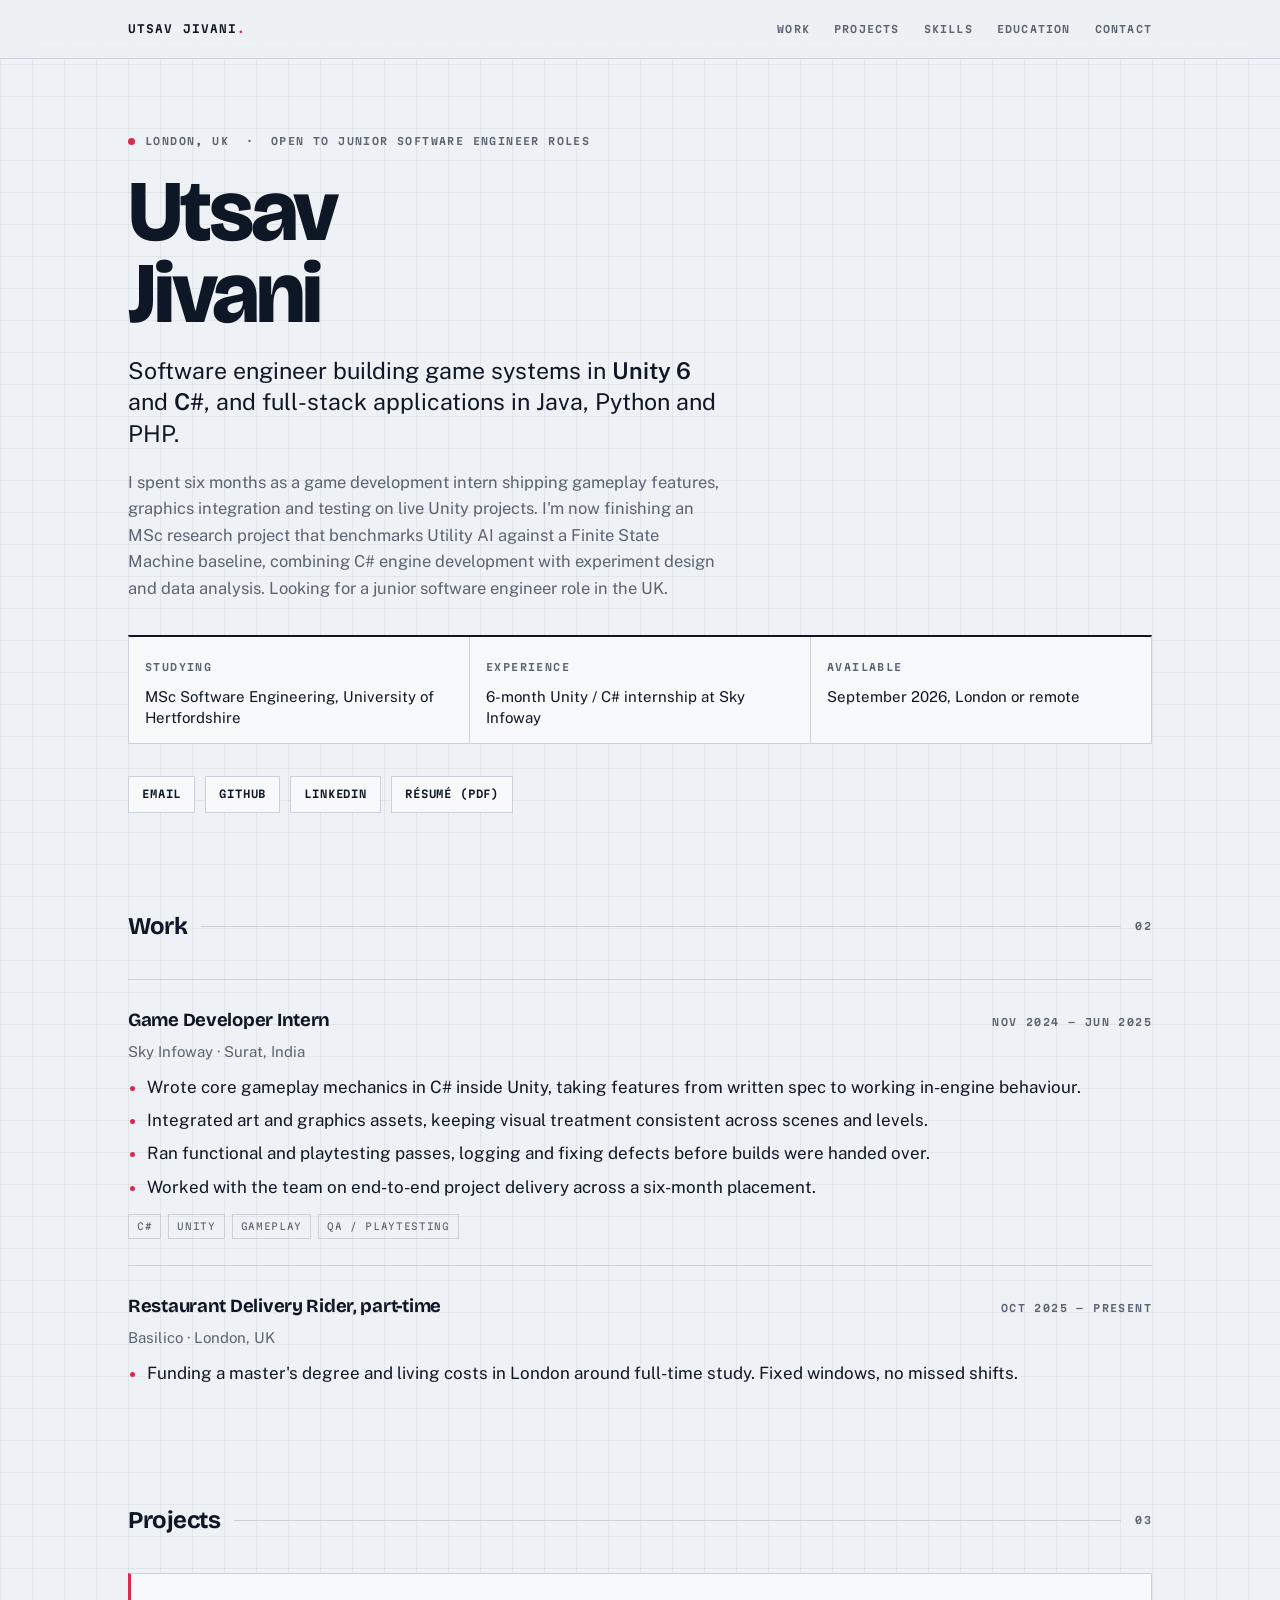
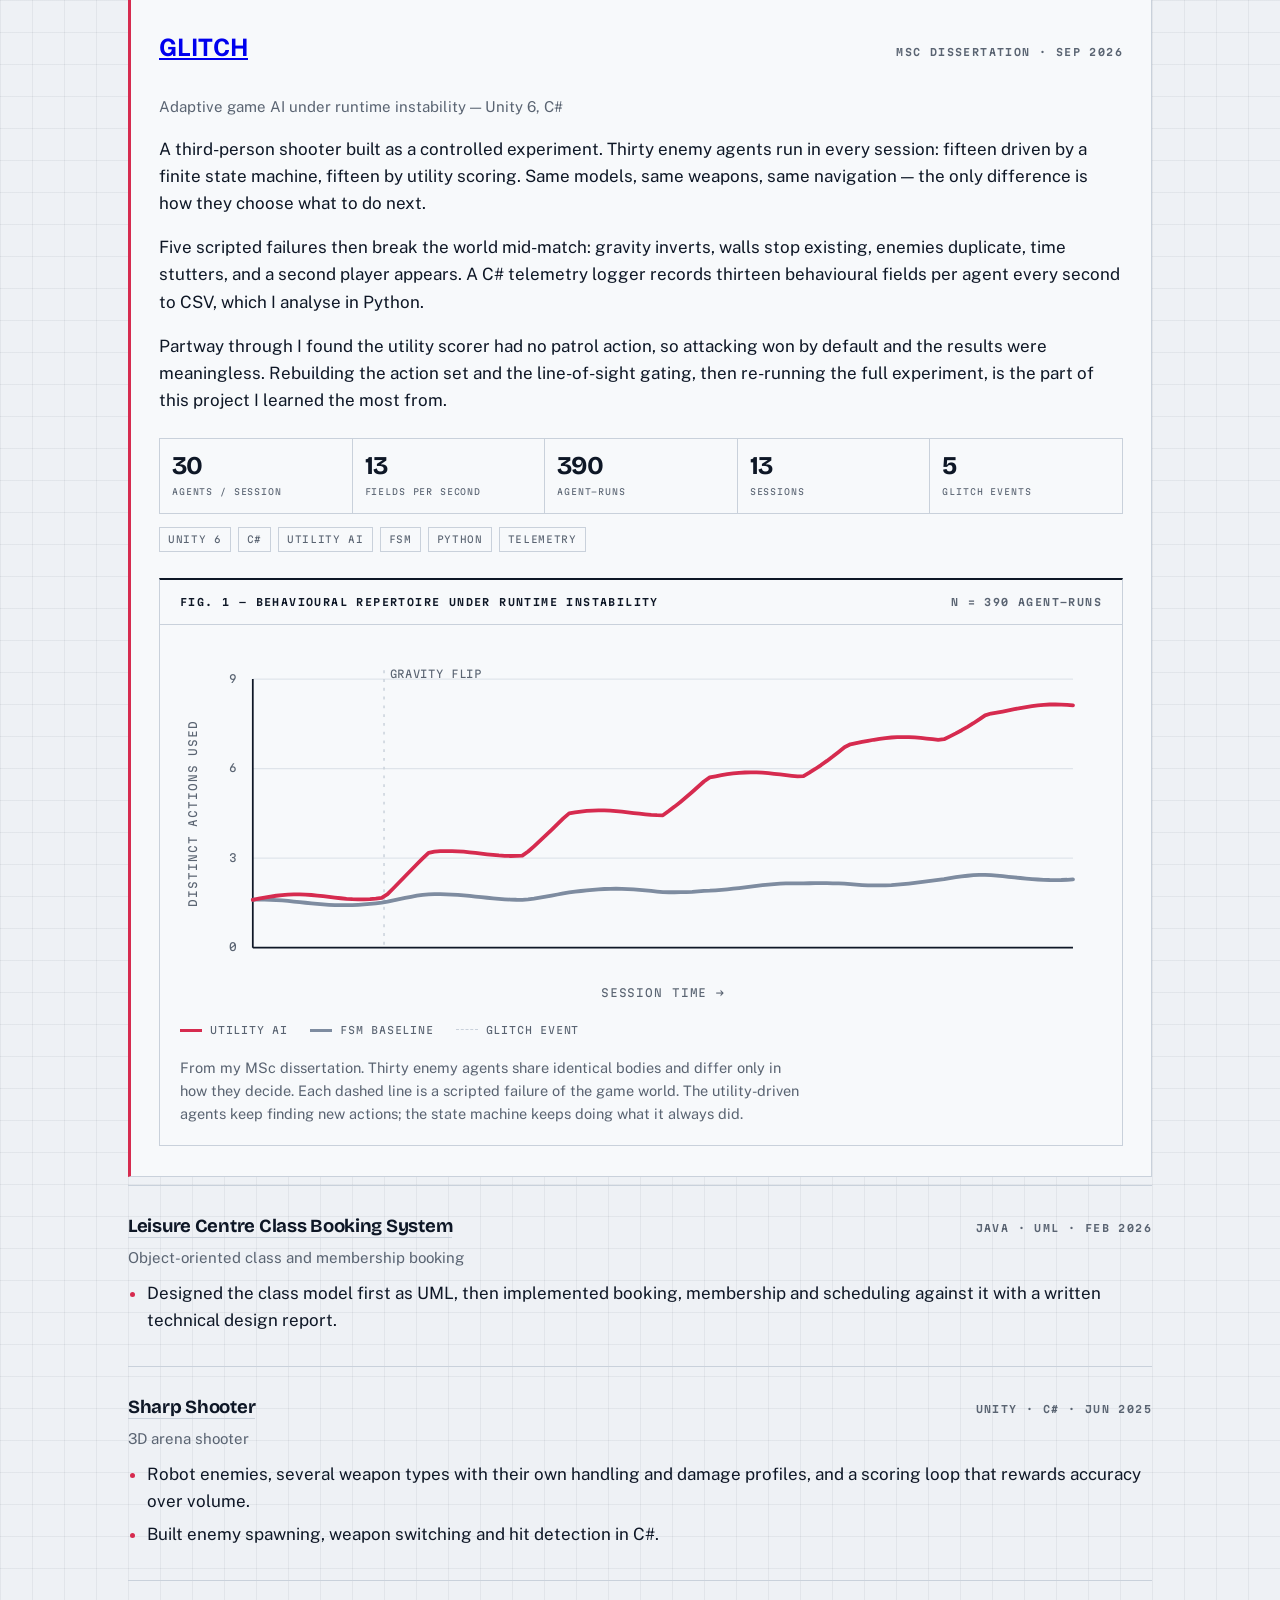
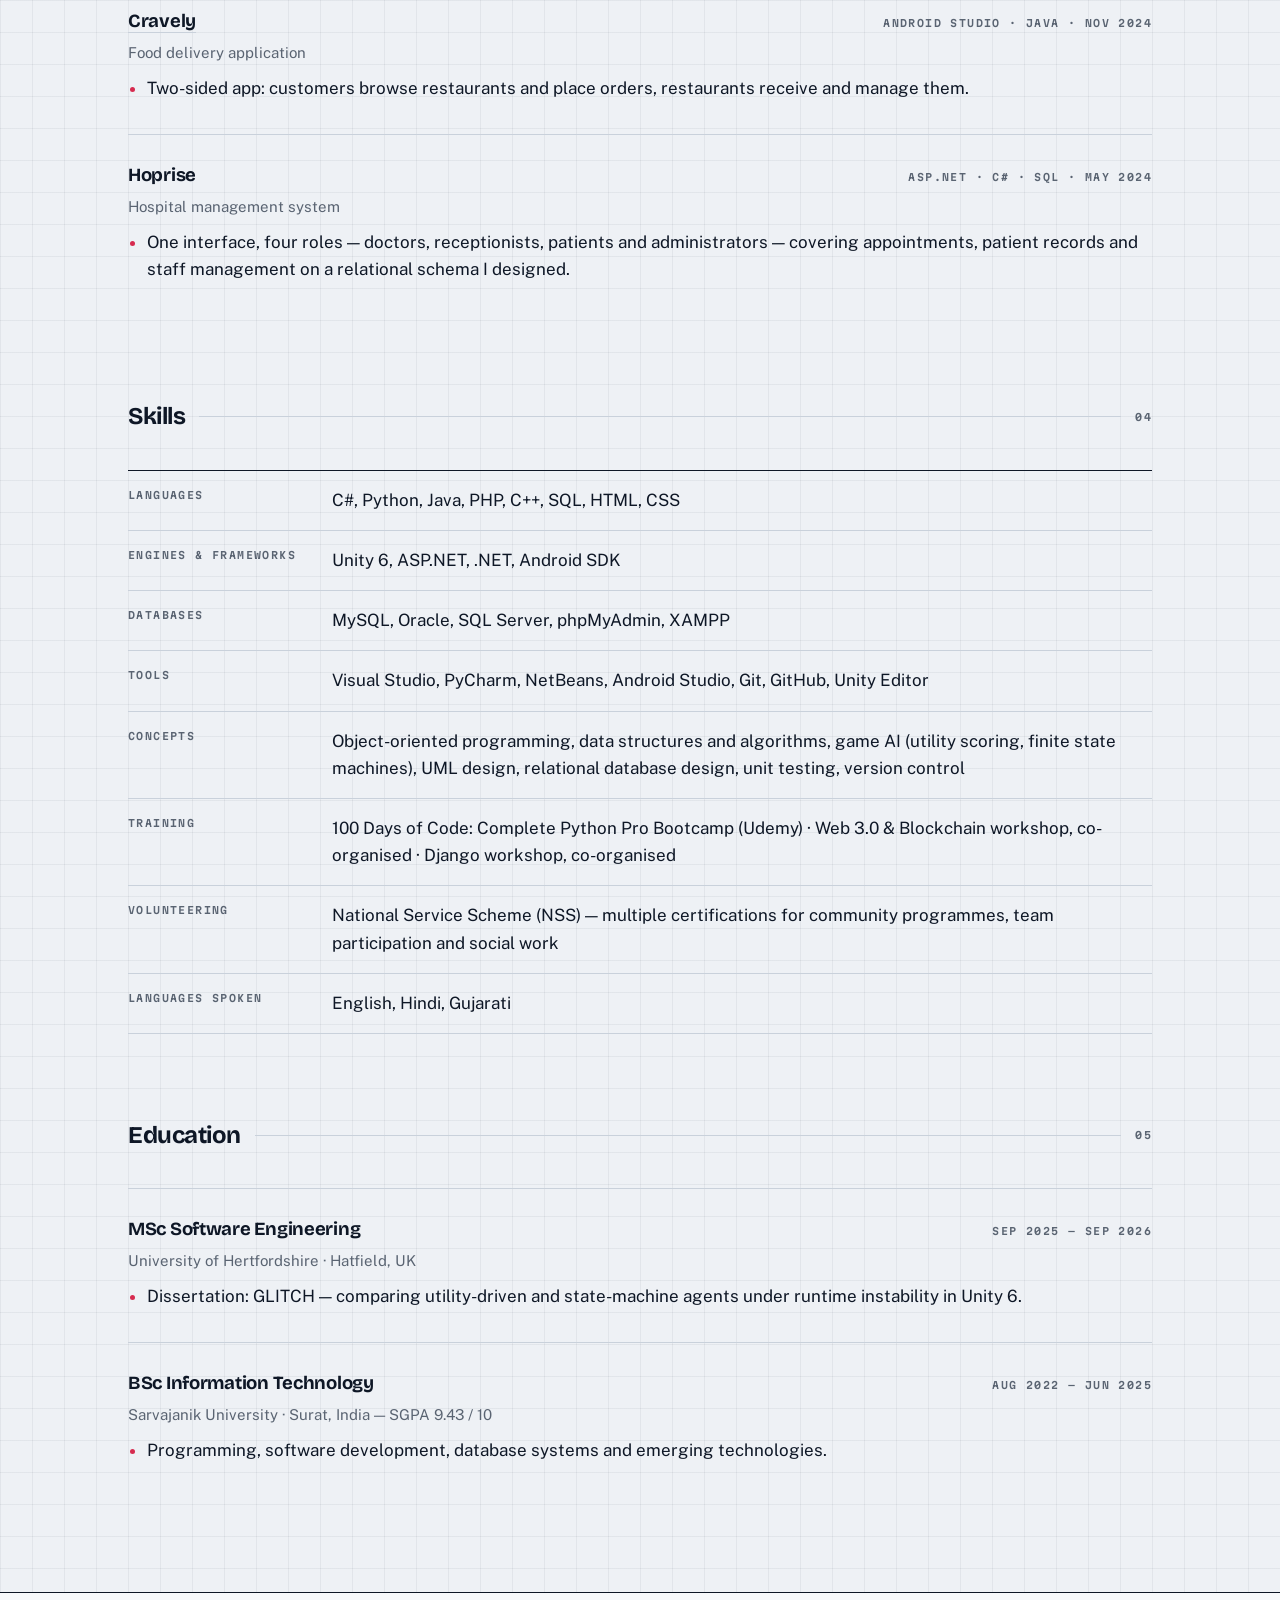
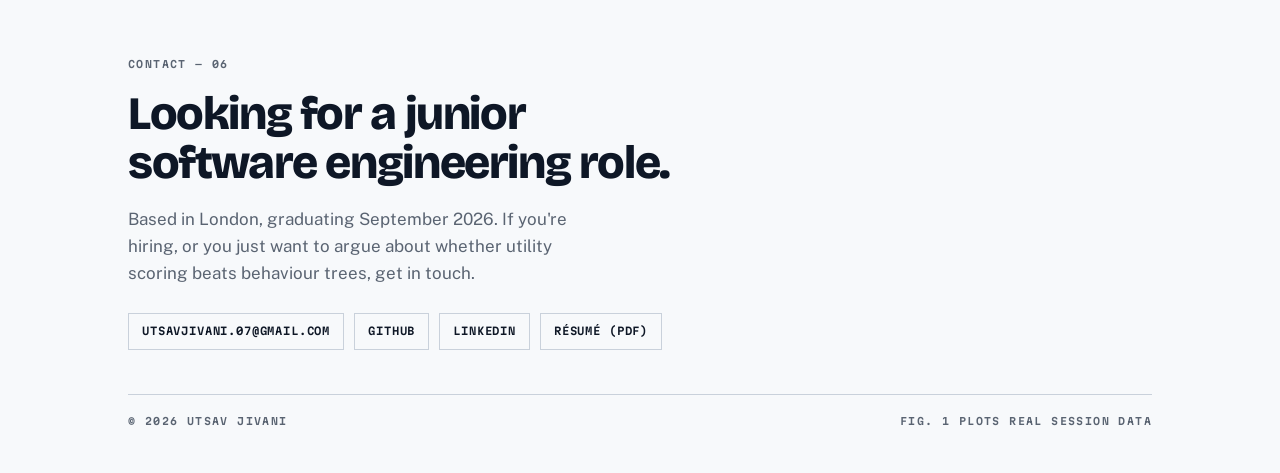
==== index.html @ 19ee49cd "Rename Index.html to index.html" ====
<!DOCTYPE html>
<html lang="en">
<head>
<meta charset="utf-8">
<meta name="viewport" content="width=device-width, initial-scale=1">
<title>Utsav Jivani — Software Engineer</title>
<meta name="description" content="Software engineer in London. Unity 6 and C# game systems, game AI research, full-stack development in Java, Python and PHP.">
<link rel="preconnect" href="https://fonts.googleapis.com">
<link rel="preconnect" href="https://fonts.gstatic.com" crossorigin>
<link href="https://fonts.googleapis.com/css2?family=Bricolage+Grotesque:opsz,wght@12..96,500;12..96,700;12..96,800&family=Public+Sans:ital,wght@0,400;0,500;0,600;1,400&family=Martian+Mono:wght@400;600&display=swap" rel="stylesheet">
<style>
:root{
  --surface:#EEF1F5;
  --panel:#F7F9FB;
  --ink:#0E1726;
  --muted:#5A6472;
  --line:#C9D1DB;
  --signal:#D62B4F;      /* Utility AI */
  --baseline:#7E8CA0;    /* FSM baseline */
  --grid:rgba(14,23,38,.055);
  --display:"Bricolage Grotesque","Segoe UI",sans-serif;
  --body:"Public Sans","Segoe UI",Helvetica,Arial,sans-serif;
  --mono:"Martian Mono",ui-monospace,"SFMono-Regular",Consolas,monospace;
  --wrap:1080px;
}
*{box-sizing:border-box}
html{scroll-behavior:smooth}
body{
  margin:0; background:var(--surface); color:var(--ink);
  font-family:var(--body); font-size:17px; line-height:1.6;
  -webkit-font-smoothing:antialiased;
  background-image:linear-gradient(var(--grid) 1px,transparent 1px),linear-gradient(90deg,var(--grid) 1px,transparent 1px);
  background-size:32px 32px;
}
.wrap{max-width:var(--wrap);margin:0 auto;padding:0 28px}

/* ---------- utility label ---------- */
.label{
  font-family:var(--mono); font-size:10px; font-weight:600;
  letter-spacing:.14em; text-transform:uppercase; color:var(--muted);
}

/* ---------- nav ---------- */
nav{
  position:sticky; top:0; z-index:40;
  backdrop-filter:blur(10px); background:rgba(238,241,245,.82);
  border-bottom:1px solid var(--line);
}
nav .wrap{display:flex;align-items:center;justify-content:space-between;height:58px;gap:20px}
.mark{font-family:var(--mono);font-size:11px;font-weight:600;letter-spacing:.1em;text-decoration:none;color:var(--ink)}
.mark span{color:var(--signal)}
.navlinks{display:flex;gap:24px}
.navlinks a{
  font-family:var(--mono);font-size:10px;font-weight:600;letter-spacing:.12em;
  text-transform:uppercase;text-decoration:none;color:var(--muted);
  padding:4px 0;border-bottom:1.5px solid transparent;transition:color .18s,border-color .18s;
}
.navlinks a:hover,.navlinks a:focus-visible{color:var(--ink);border-color:var(--signal)}
@media(max-width:640px){.navlinks{gap:16px}.navlinks a:nth-child(4){display:none}}

/* ---------- hero ---------- */
header{padding:74px 0 12px}
.eyebrow{display:flex;align-items:center;gap:10px;margin-bottom:22px}
.eyebrow .dot{width:7px;height:7px;border-radius:50%;background:var(--signal);flex:none}
h1{
  font-family:var(--display); font-weight:800;
  font-size:clamp(2.9rem,8.4vw,5.4rem); line-height:.95;
  letter-spacing:-.035em; margin:0 0 20px;
}
.lede{font-size:clamp(1.12rem,2.4vw,1.45rem);max-width:42ch;margin:0 0 20px;color:var(--ink);line-height:1.35}
.lede b{font-weight:600}
.summary{max-width:60ch;margin:0 0 34px;color:var(--muted);font-size:16.5px}
.glance{display:grid;grid-template-columns:repeat(3,1fr);gap:1px;background:var(--line);border:1px solid var(--line);border-top:2px solid var(--ink);margin:0 0 32px}
.glance div{background:var(--panel);padding:15px 16px}
.glance p{margin:7px 0 0;font-size:15px;line-height:1.4}
@media(max-width:720px){.glance{grid-template-columns:1fr}}
.meta{display:flex;flex-wrap:wrap;gap:10px}
.meta a,.meta span{
  font-family:var(--mono);font-size:10.5px;font-weight:600;letter-spacing:.08em;
  text-transform:uppercase;text-decoration:none;color:var(--ink);
  border:1px solid var(--line);background:var(--panel);
  padding:9px 13px;transition:border-color .18s,color .18s,transform .18s;
}
.meta span{color:var(--muted)}
.meta a:hover,.meta a:focus-visible{border-color:var(--signal);color:var(--signal);transform:translateY(-1px)}

/* ---------- figure ---------- */
.figure{
  margin:26px 0 0; background:var(--panel);
  border:1px solid var(--line); border-top:2px solid var(--ink);
}
.figure-head{
  display:flex;justify-content:space-between;align-items:baseline;gap:16px;
  padding:14px 20px;border-bottom:1px solid var(--line);flex-wrap:wrap;
}
.figure-head strong{font-family:var(--mono);font-size:10px;font-weight:600;letter-spacing:.14em;text-transform:uppercase}
.figure-body{padding:22px 14px 10px}
#trace{display:block;width:100%;height:auto}
.key{display:flex;gap:22px;flex-wrap:wrap;padding:0 20px 18px}
.key i{display:inline-block;width:22px;height:2.5px;vertical-align:middle;margin-right:8px}
.key span{font-family:var(--mono);font-size:10px;letter-spacing:.08em;text-transform:uppercase;color:var(--muted)}
.caption{padding:0 20px 20px;font-size:14.5px;color:var(--muted);max-width:74ch}

.dash{stroke:var(--line);stroke-width:1;stroke-dasharray:2 4}
.axis{stroke:var(--ink);stroke-width:1.2}
.tracepath{fill:none;stroke-width:2.6;stroke-linejoin:round;stroke-linecap:round}
.evt{font-family:var(--mono);font-size:7.2px;letter-spacing:.06em;fill:var(--muted);text-transform:uppercase}
.axlab{font-family:var(--mono);font-size:7.5px;letter-spacing:.08em;fill:var(--muted);text-transform:uppercase}

/* ---------- sections ---------- */
section{padding:82px 0 0}
.shead{display:flex;align-items:center;gap:14px;margin-bottom:34px}
.shead h2{font-family:var(--display);font-weight:700;font-size:1.5rem;letter-spacing:-.02em;margin:0;white-space:nowrap}
.shead .rule{flex:1;height:1px;background:var(--line)}

/* ---------- entries ---------- */
.entry{padding:26px 0;border-top:1px solid var(--line)}
.entry:first-of-type{border-top:1.5px solid var(--ink)}
.entry-head{display:flex;justify-content:space-between;gap:18px;align-items:baseline;flex-wrap:wrap;margin-bottom:4px}
.entry h3{font-family:var(--display);font-weight:700;font-size:1.16rem;letter-spacing:-.015em;margin:0}
.entry h3 a{color:inherit;text-decoration:none;border-bottom:1.5px solid var(--line);transition:border-color .18s}
.entry h3 a:hover,.entry h3 a:focus-visible{border-color:var(--signal)}
.role{color:var(--muted);font-size:15px;margin:0 0 10px}
.entry ul{margin:10px 0 0;padding-left:19px}
.entry li{margin-bottom:6px}
.entry li::marker{color:var(--signal)}
.tags{display:flex;flex-wrap:wrap;gap:7px;margin-top:13px}
.tags b{font-family:var(--mono);font-size:9.5px;font-weight:400;letter-spacing:.07em;text-transform:uppercase;color:var(--muted);border:1px solid var(--line);padding:4px 8px}

/* ---------- featured project ---------- */
.feature{background:var(--panel);border:1px solid var(--line);border-left:3px solid var(--signal);padding:30px 28px;margin-bottom:8px}
.feature h3{font-size:1.5rem}
.specs{display:grid;grid-template-columns:repeat(5,1fr);gap:1px;background:var(--line);border:1px solid var(--line);margin:24px 0 4px}
.specs div{background:var(--panel);padding:14px 12px}
.specs b{display:block;font-family:var(--display);font-weight:700;font-size:1.6rem;line-height:1;letter-spacing:-.03em}
.specs small{display:block;margin-top:6px;font-family:var(--mono);font-size:8.5px;letter-spacing:.1em;text-transform:uppercase;color:var(--muted)}
@media(max-width:720px){.specs{grid-template-columns:repeat(2,1fr)}.specs div:last-child{grid-column:1/-1}}

/* ---------- skills ---------- */
.skills{border-top:1.5px solid var(--ink)}
.srow{display:grid;grid-template-columns:180px 1fr;gap:24px;padding:16px 0;border-bottom:1px solid var(--line)}
.srow p{margin:0}
@media(max-width:640px){.srow{grid-template-columns:1fr;gap:6px}}

/* ---------- contact ---------- */
footer{margin-top:96px;border-top:1.5px solid var(--ink);background:var(--panel)}
footer .wrap{padding-top:56px;padding-bottom:44px}
footer h2{font-family:var(--display);font-weight:800;font-size:clamp(1.9rem,5vw,2.9rem);letter-spacing:-.03em;margin:14px 0 18px;line-height:1.05}
footer p{max-width:46ch;color:var(--muted);margin:0 0 26px}
.colophon{margin-top:44px;padding-top:18px;border-top:1px solid var(--line);display:flex;justify-content:space-between;gap:14px;flex-wrap:wrap}

a:focus-visible,button:focus-visible{outline:2px solid var(--signal);outline-offset:3px}
@media(prefers-reduced-motion:reduce){*{animation:none!important;transition:none!important}}
</style>
</head>
<body>

<nav>
  <div class="wrap">
    <a class="mark" href="#top">UTSAV JIVANI<span>.</span></a>
    <div class="navlinks">
      <a href="#work">Work</a>
      <a href="#projects">Projects</a>
      <a href="#skills">Skills</a>
      <a href="#education">Education</a>
      <a href="#contact">Contact</a>
    </div>
  </div>
</nav>

<header id="top">
  <div class="wrap">
    <div class="eyebrow"><span class="dot"></span><span class="label">London, UK &nbsp;·&nbsp; Open to junior software engineer roles</span></div>
    <h1>Utsav<br>Jivani</h1>
    <p class="lede">Software engineer building game systems in <b>Unity&nbsp;6</b> and <b>C#</b>, and full-stack applications in Java, Python and PHP.</p>
    <p class="summary">I spent six months as a game development intern shipping gameplay features, graphics integration and testing on live Unity projects. I'm now finishing an MSc research project that benchmarks Utility AI against a Finite State Machine baseline, combining C# engine development with experiment design and data analysis. Looking for a junior software engineer role in the UK.</p>
    <div class="glance">
      <div><span class="label">Studying</span><p>MSc Software Engineering, University of Hertfordshire</p></div>
      <div><span class="label">Experience</span><p>6-month Unity / C# internship at Sky Infoway</p></div>
      <div><span class="label">Available</span><p>September 2026, London or remote</p></div>
    </div>
    <div class="meta">
      <a href="mailto:utsavjivani.07@gmail.com">Email</a>
      <a href="https://github.com/Utsav0706" target="_blank" rel="noopener">GitHub</a>
      <a href="https://www.linkedin.com/in/utsavjivani07" target="_blank" rel="noopener">LinkedIn</a>
      <a href="Utsav_s_Resume.pdf" download="Utsav's Resume.pdf">Résumé (PDF)</a>
    </div>
  </div>
</header>

<section id="work">
  <div class="wrap">
    <div class="shead"><h2>Work</h2><div class="rule"></div><span class="label">02</span></div>

    <div class="entry">
      <div class="entry-head">
        <h3>Game Developer Intern</h3>
        <span class="label">Nov 2024 — Jun 2025</span>
      </div>
      <p class="role">Sky Infoway · Surat, India</p>
      <ul>
        <li>Wrote core gameplay mechanics in C# inside Unity, taking features from written spec to working in-engine behaviour.</li>
        <li>Integrated art and graphics assets, keeping visual treatment consistent across scenes and levels.</li>
        <li>Ran functional and playtesting passes, logging and fixing defects before builds were handed over.</li>
        <li>Worked with the team on end-to-end project delivery across a six-month placement.</li>
      </ul>
      <div class="tags"><b>C#</b><b>Unity</b><b>Gameplay</b><b>QA / Playtesting</b></div>
    </div>

    <div class="entry">
      <div class="entry-head">
        <h3>Restaurant Delivery Rider, part-time</h3>
        <span class="label">Oct 2025 — Present</span>
      </div>
      <p class="role">Basilico · London, UK</p>
      <ul>
        <li>Funding a master's degree and living costs in London around full-time study. Fixed windows, no missed shifts.</li>
      </ul>
    </div>
  </div>
</section>

<section id="projects">
  <div class="wrap">
    <div class="shead"><h2>Projects</h2><div class="rule"></div><span class="label">03</span></div>

    <div class="feature">
      <div class="entry-head">
        <h3><a href="https://github.com/Utsav0706/Glitch" target="_blank" rel="noopener">GLITCH</a></h3>
        <span class="label">MSc dissertation · Sep 2026</span>
      </div>
      <p class="role">Adaptive game AI under runtime instability — Unity 6, C#</p>
      <p>A third-person shooter built as a controlled experiment. Thirty enemy agents run in every session: fifteen driven by a finite state machine, fifteen by utility scoring. Same models, same weapons, same navigation — the only difference is how they choose what to do next.</p>
      <p>Five scripted failures then break the world mid-match: gravity inverts, walls stop existing, enemies duplicate, time stutters, and a second player appears. A C# telemetry logger records thirteen behavioural fields per agent every second to CSV, which I analyse in Python.</p>
      <p>Partway through I found the utility scorer had no patrol action, so attacking won by default and the results were meaningless. Rebuilding the action set and the line-of-sight gating, then re-running the full experiment, is the part of this project I learned the most from.</p>
      <div class="specs">
        <div><b>30</b><small>Agents / session</small></div>
        <div><b>13</b><small>Fields per second</small></div>
        <div><b>390</b><small>Agent-runs</small></div>
        <div><b>13</b><small>Sessions</small></div>
        <div><b>5</b><small>Glitch events</small></div>
      </div>
      <div class="tags"><b>Unity 6</b><b>C#</b><b>Utility AI</b><b>FSM</b><b>Python</b><b>Telemetry</b></div>

      <figure class="figure">
      <div class="figure-head">
        <strong>Fig. 1 — Behavioural repertoire under runtime instability</strong>
        <span class="label">n = 390 agent-runs</span>
      </div>
      <div class="figure-body">
        <svg id="trace" viewBox="0 0 640 250" role="img" aria-label="Line chart: Utility AI agents expand their range of distinct actions after each glitch event, while the finite state machine baseline stays flat.">
          <g id="gfx"></g>
        </svg>
      </div>
      <div class="key">
        <span><i style="background:#D62B4F"></i>Utility AI</span>
        <span><i style="background:#7E8CA0"></i>FSM baseline</span>
        <span><i style="background:transparent;border-top:1.5px dashed #C9D1DB"></i>Glitch event</span>
      </div>
      <figcaption class="caption">From my MSc dissertation. Thirty enemy agents share identical bodies and differ only in how they decide. Each dashed line is a scripted failure of the game world. The utility-driven agents keep finding new actions; the state machine keeps doing what it always did.</figcaption>
    </figure>

    </div>

    <div class="entry">
      <div class="entry-head">
        <h3><a href="https://github.com/Utsav0706/LeisureCenterClassBooking" target="_blank" rel="noopener">Leisure Centre Class Booking System</a></h3>
        <span class="label">Java · UML · Feb 2026</span>
      </div>
      <p class="role">Object-oriented class and membership booking</p>
      <ul>
        <li>Designed the class model first as UML, then implemented booking, membership and scheduling against it with a written technical design report.</li>
      </ul>
    </div>

    <div class="entry">
      <div class="entry-head">
        <h3><a href="https://github.com/Utsav0706/Sharp_Shooter" target="_blank" rel="noopener">Sharp Shooter</a></h3>
        <span class="label">Unity · C# · Jun 2025</span>
      </div>
      <p class="role">3D arena shooter</p>
      <ul>
        <li>Robot enemies, several weapon types with their own handling and damage profiles, and a scoring loop that rewards accuracy over volume.</li>
        <li>Built enemy spawning, weapon switching and hit detection in C#.</li>
      </ul>
    </div>

    <div class="entry">
      <div class="entry-head">
        <h3><a href="https://github.com/Utsav0706/Food_Order_App" target="_blank" rel="noopener">Cravely</a></h3>
        <span class="label">Android Studio · Java · Nov 2024</span>
      </div>
      <p class="role">Food delivery application</p>
      <ul>
        <li>Two-sided app: customers browse restaurants and place orders, restaurants receive and manage them.</li>
      </ul>
    </div>

    <div class="entry">
      <div class="entry-head">
        <h3>Hoprise</h3>
        <span class="label">ASP.NET · C# · SQL · May 2024</span>
      </div>
      <p class="role">Hospital management system</p>
      <ul>
        <li>One interface, four roles — doctors, receptionists, patients and administrators — covering appointments, patient records and staff management on a relational schema I designed.</li>
      </ul>
    </div>
  </div>
</section>

<section id="skills">
  <div class="wrap">
    <div class="shead"><h2>Skills</h2><div class="rule"></div><span class="label">04</span></div>
    <div class="skills">
      <div class="srow"><span class="label">Languages</span><p>C#, Python, Java, PHP, C++, SQL, HTML, CSS</p></div>
      <div class="srow"><span class="label">Engines &amp; frameworks</span><p>Unity 6, ASP.NET, .NET, Android SDK</p></div>
      <div class="srow"><span class="label">Databases</span><p>MySQL, Oracle, SQL Server, phpMyAdmin, XAMPP</p></div>
      <div class="srow"><span class="label">Tools</span><p>Visual Studio, PyCharm, NetBeans, Android Studio, Git, GitHub, Unity Editor</p></div>
      <div class="srow"><span class="label">Concepts</span><p>Object-oriented programming, data structures and algorithms, game AI (utility scoring, finite state machines), UML design, relational database design, unit testing, version control</p></div>
      <div class="srow"><span class="label">Training</span><p>100 Days of Code: Complete Python Pro Bootcamp (Udemy) · Web 3.0 &amp; Blockchain workshop, co-organised · Django workshop, co-organised</p></div>
      <div class="srow"><span class="label">Volunteering</span><p>National Service Scheme (NSS) — multiple certifications for community programmes, team participation and social work</p></div>
      <div class="srow"><span class="label">Languages spoken</span><p>English, Hindi, Gujarati</p></div>
    </div>
  </div>
</section>

<section id="education">
  <div class="wrap">
    <div class="shead"><h2>Education</h2><div class="rule"></div><span class="label">05</span></div>

    <div class="entry">
      <div class="entry-head">
        <h3>MSc Software Engineering</h3>
        <span class="label">Sep 2025 — Sep 2026</span>
      </div>
      <p class="role">University of Hertfordshire · Hatfield, UK</p>
      <ul>
        <li>Dissertation: GLITCH — comparing utility-driven and state-machine agents under runtime instability in Unity 6.</li>
      </ul>
    </div>

    <div class="entry">
      <div class="entry-head">
        <h3>BSc Information Technology</h3>
        <span class="label">Aug 2022 — Jun 2025</span>
      </div>
      <p class="role">Sarvajanik University · Surat, India — SGPA 9.43 / 10</p>
      <ul>
        <li>Programming, software development, database systems and emerging technologies.</li>
      </ul>
    </div>
  </div>
</section>

<footer id="contact">
  <div class="wrap">
    <span class="label">Contact — 06</span>
    <h2>Looking for a junior<br>software engineering role.</h2>
    <p>Based in London, graduating September 2026. If you're hiring, or you just want to argue about whether utility scoring beats behaviour trees, get in touch.</p>
    <div class="meta">
      <a href="mailto:utsavjivani.07@gmail.com">utsavjivani.07@gmail.com</a>
      <a href="https://github.com/Utsav0706" target="_blank" rel="noopener">GitHub</a>
      <a href="https://www.linkedin.com/in/utsavjivani07" target="_blank" rel="noopener">LinkedIn</a>
      <a href="Utsav_s_Resume.pdf" download="Utsav's Resume.pdf">Résumé (PDF)</a>
    </div>
    <div class="colophon">
      <span class="label">© 2026 Utsav Jivani</span>
      <span class="label">Fig. 1 plots real session data</span>
    </div>
  </div>
</footer>

<script>
(function(){
  var NS="http://www.w3.org/2000/svg";
  var g=document.getElementById("gfx");
  var L=54, R=616, T=22, B=206;           // plot box
  var reduce=window.matchMedia("(prefers-reduced-motion: reduce)").matches;

  var events=[
    {t:0.16,name:"Gravity flip"},
    {t:0.33,name:"Wall vanish"},
    {t:0.50,name:"Enemy dupe"},
    {t:0.67,name:"Time stutter"},
    {t:0.84,name:"Player dupe"}
  ];

  function el(n,a){var e=document.createElementNS(NS,n);for(var k in a)e.setAttribute(k,a[k]);return e;}
  function x(t){return L+t*(R-L);}
  function y(v){return B-(v/9)*(B-T);}   // 0..9 distinct actions

  // horizontal gridlines
  [0,3,6,9].forEach(function(v){
    g.appendChild(el("line",{x1:L,y1:y(v),x2:R,y2:y(v),stroke:"#C9D1DB","stroke-width":v===0?0:1,opacity:.5}));
    g.appendChild(el("text",{x:L-10,y:y(v)+2.6,"text-anchor":"end",class:"axlab"})).textContent=v;
  });
  g.appendChild(el("line",{x1:L,y1:B,x2:R,y2:B,class:"axis"}));
  g.appendChild(el("line",{x1:L,y1:T,x2:L,y2:B,class:"axis"}));

  var yl=el("text",{x:0,y:0,class:"axlab",transform:"translate(16,"+((T+B)/2)+") rotate(-90)","text-anchor":"middle"});
  yl.textContent="Distinct actions used"; g.appendChild(yl);
  var xl=el("text",{x:(L+R)/2,y:B+34,class:"axlab","text-anchor":"middle"});
  xl.textContent="Session time \u2192"; g.appendChild(xl);

  // event markers
  var marks=[];
  events.forEach(function(ev){
    var gx=x(ev.t);
    var ln=el("line",{x1:gx,y1:T-6,x2:gx,y2:B,class:"dash",opacity:0});
    var tx=el("text",{x:gx+4,y:T-1,class:"evt",opacity:0});
    tx.textContent=ev.name;
    g.appendChild(ln); g.appendChild(tx);
    marks.push({t:ev.t,ln:ln,tx:tx});
  });

  // series: utility steps up at each event, FSM stays flat with tiny noise
  function build(fn){
    var d="",n=140;
    for(var i=0;i<=n;i++){
      var t=i/n;
      d+=(i?" L":"M")+x(t).toFixed(2)+" "+y(fn(t)).toFixed(2);
    }
    return d;
  }
  function util(t){
    var v=1.6+t*1.1;
    events.forEach(function(ev,i){
      if(t>ev.t){ v+=(1.25-i*0.09)*Math.min(1,(t-ev.t)/0.055); }
    });
    return Math.min(8.7,v+Math.sin(t*34)*0.13);
  }
  function fsm(t){
    var v=1.5+t*0.28;
    events.forEach(function(ev){ if(t>ev.t) v+=0.12*Math.min(1,(t-ev.t)/0.05); });
    return v+Math.sin(t*29+1.4)*0.11;
  }

  var pB=el("path",{d:build(fsm),class:"tracepath",stroke:"#7E8CA0"});
  var pA=el("path",{d:build(util),class:"tracepath",stroke:"#D62B4F"});
  g.appendChild(pB); g.appendChild(pA);

  var endDot=el("circle",{cx:x(1),cy:y(util(1)),r:4,fill:"#D62B4F",opacity:0});
  g.appendChild(endDot);

  function reveal(){
    [pA,pB].forEach(function(p){
      var len=p.getTotalLength();
      p.style.strokeDasharray=len; p.style.strokeDashoffset=len;
      p.style.transition="stroke-dashoffset 2400ms cubic-bezier(.3,.7,.3,1)";
      requestAnimationFrame(function(){ p.style.strokeDashoffset=0; });
    });
    marks.forEach(function(m){
      setTimeout(function(){
        m.ln.style.transition="opacity 420ms"; m.tx.style.transition="opacity 420ms";
        m.ln.setAttribute("opacity",1); m.tx.setAttribute("opacity",1);
      }, 220+m.t*2400);
    });
    setTimeout(function(){ endDot.style.transition="opacity 400ms"; endDot.setAttribute("opacity",1); },2500);
  }
  function show(){
    marks.forEach(function(m){m.ln.setAttribute("opacity",1);m.tx.setAttribute("opacity",1);});
    endDot.setAttribute("opacity",1);
  }

  if(reduce){ show(); return; }
  var fired=false;
  var io=new IntersectionObserver(function(es){
    es.forEach(function(e){ if(e.isIntersecting && !fired){ fired=true; reveal(); io.disconnect(); } });
  },{threshold:.25});
  io.observe(document.getElementById("trace"));
})();
</script>
</body>
</html>
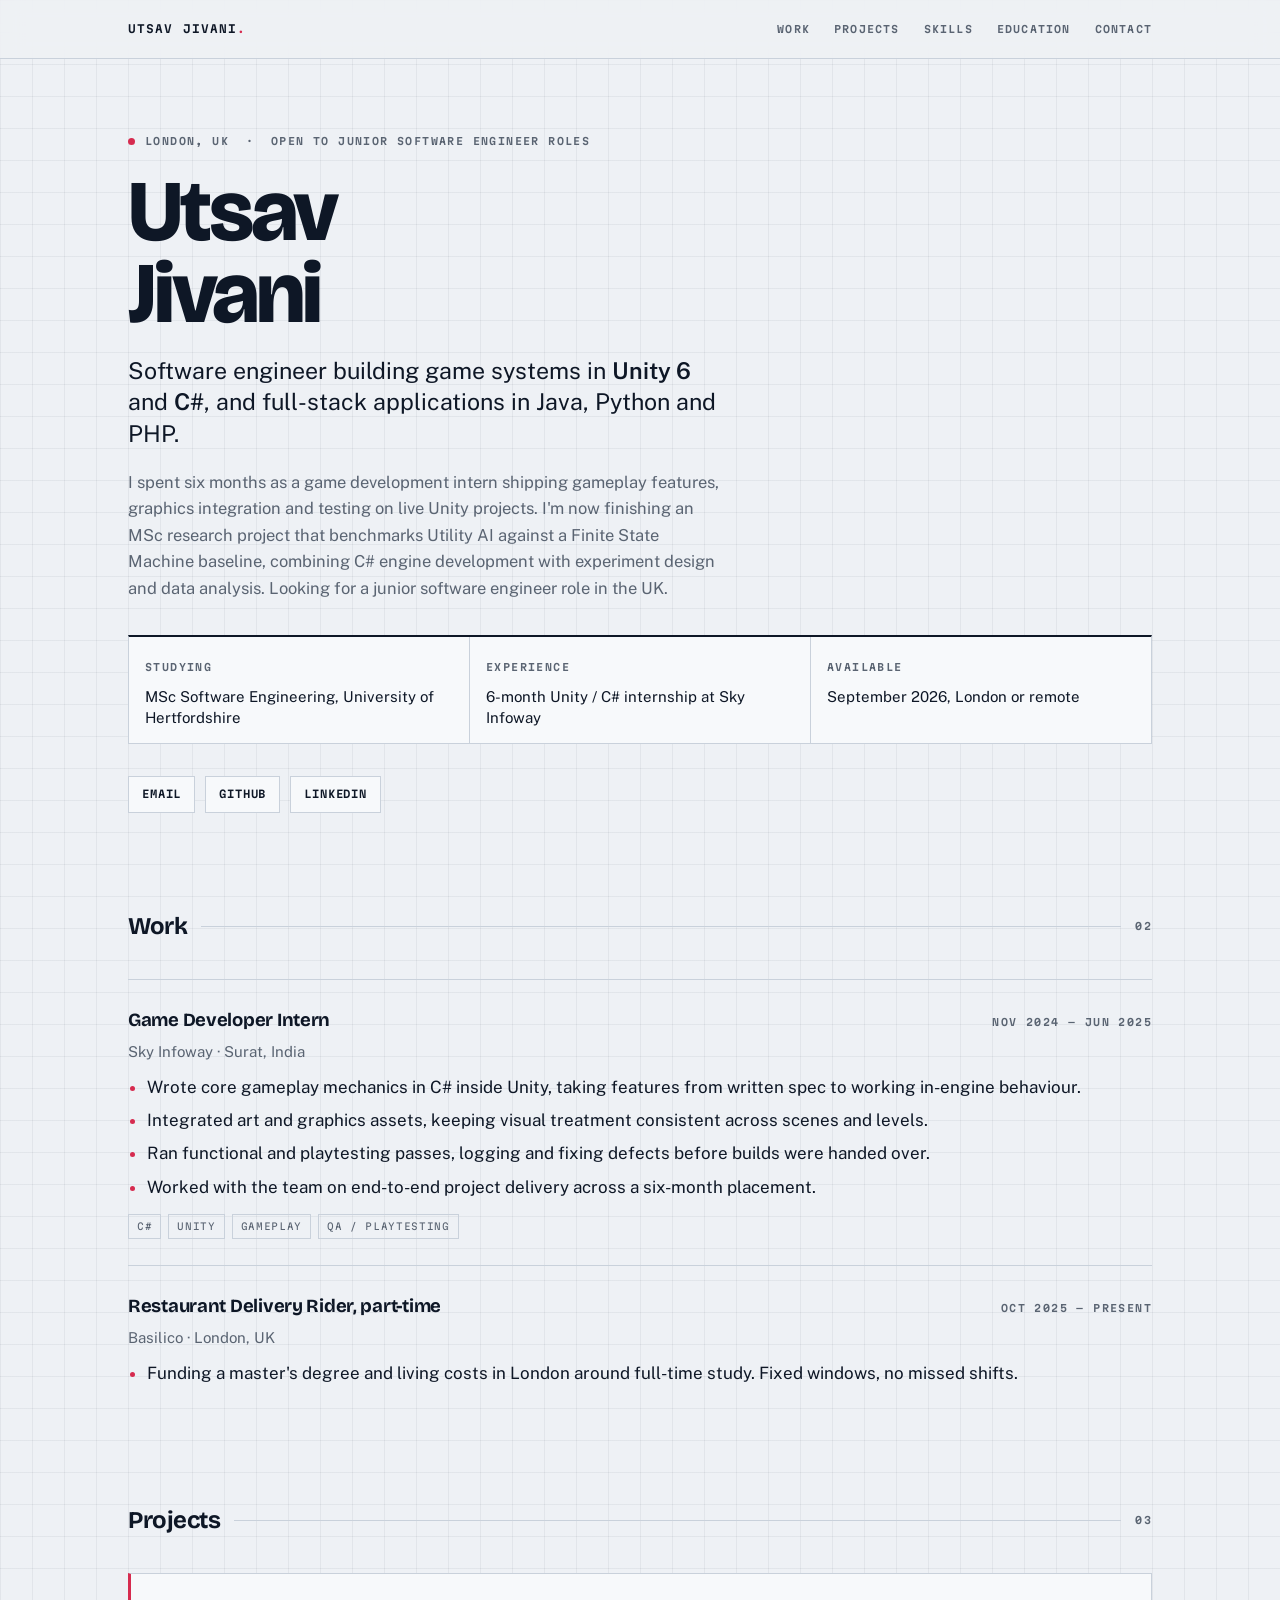
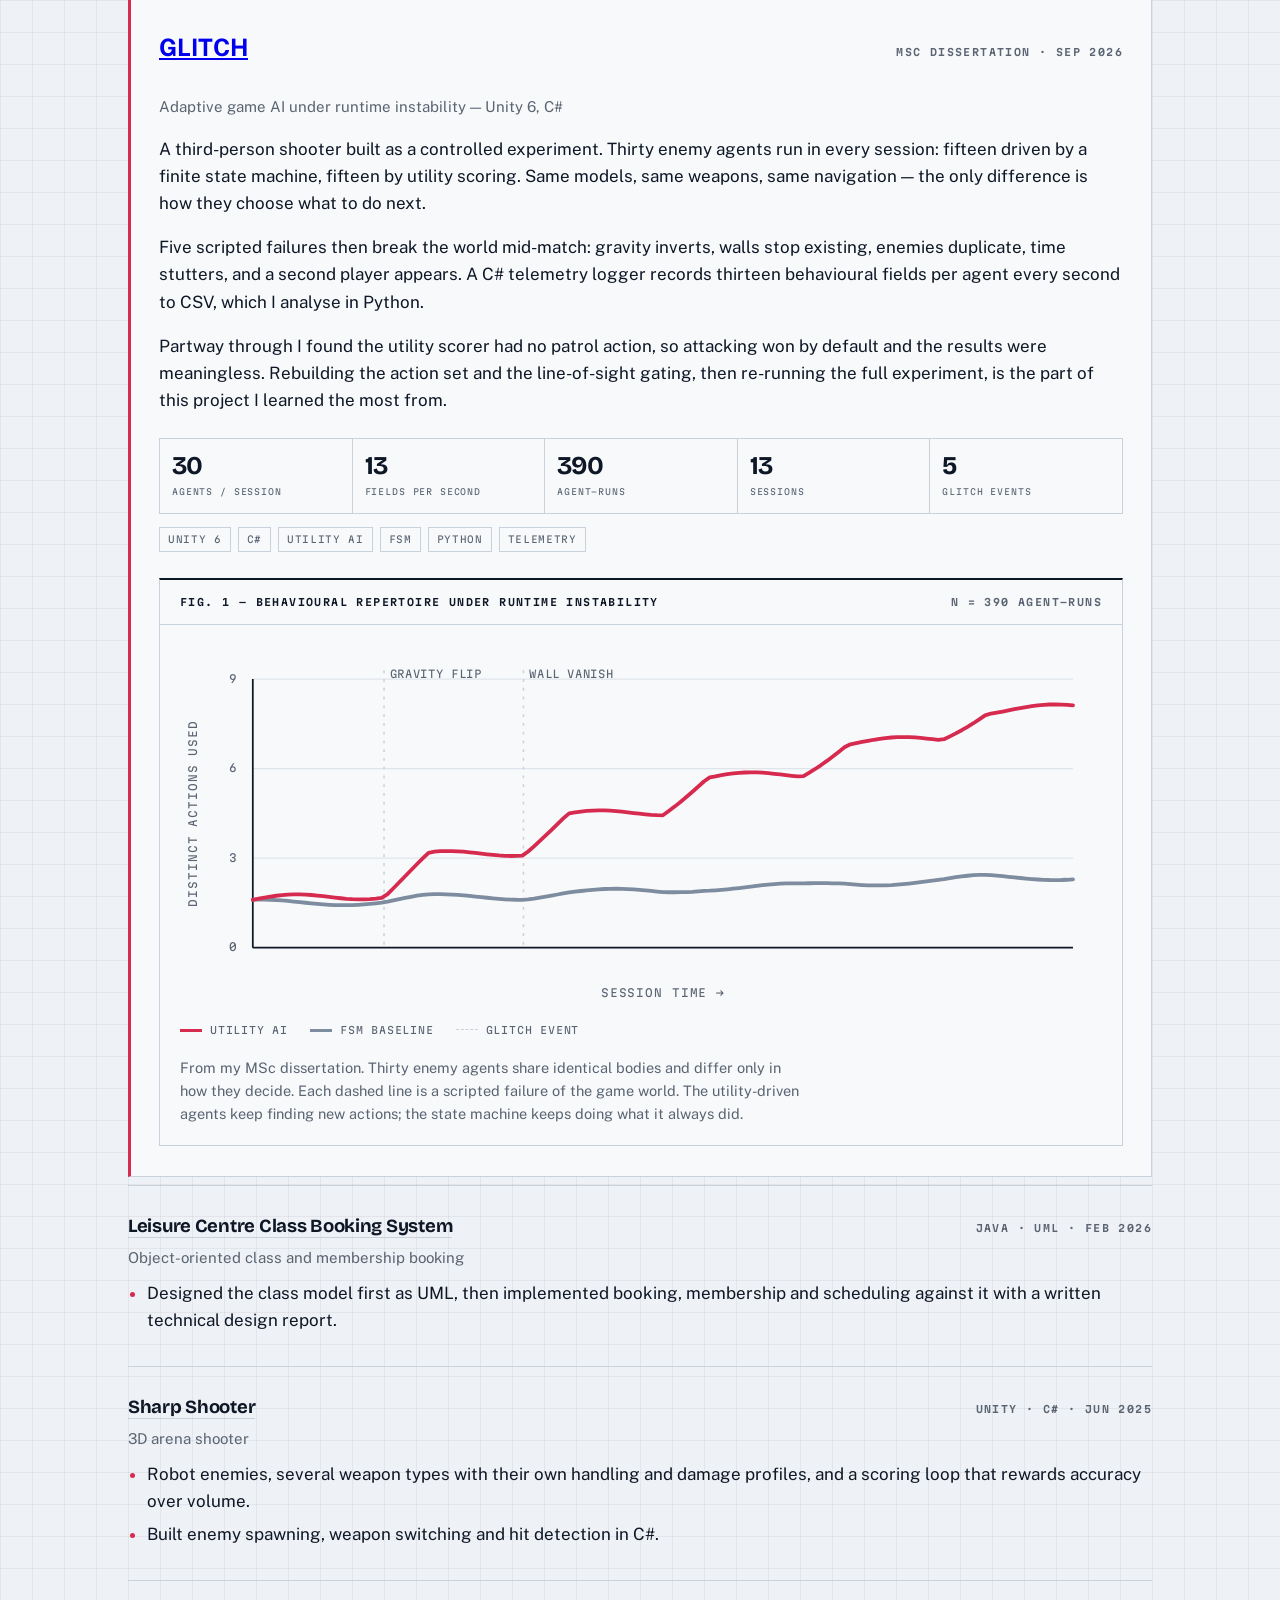
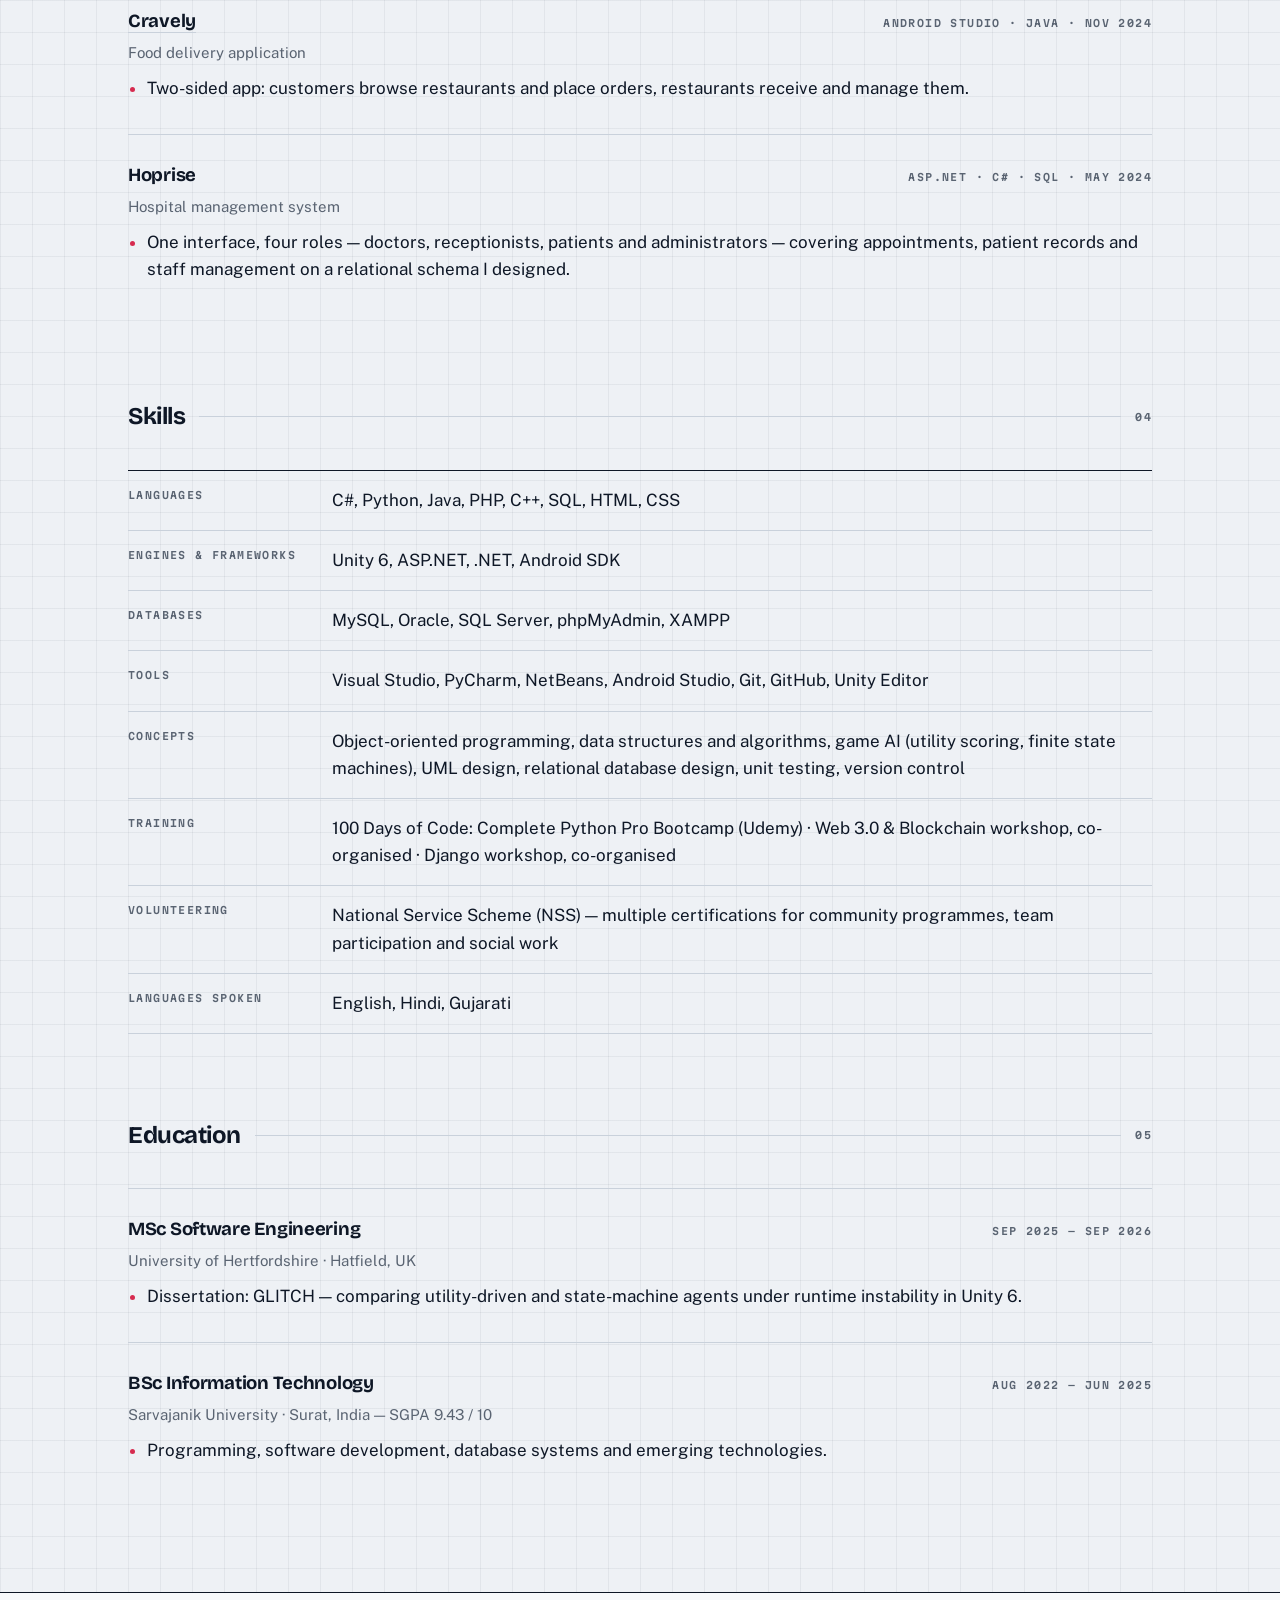
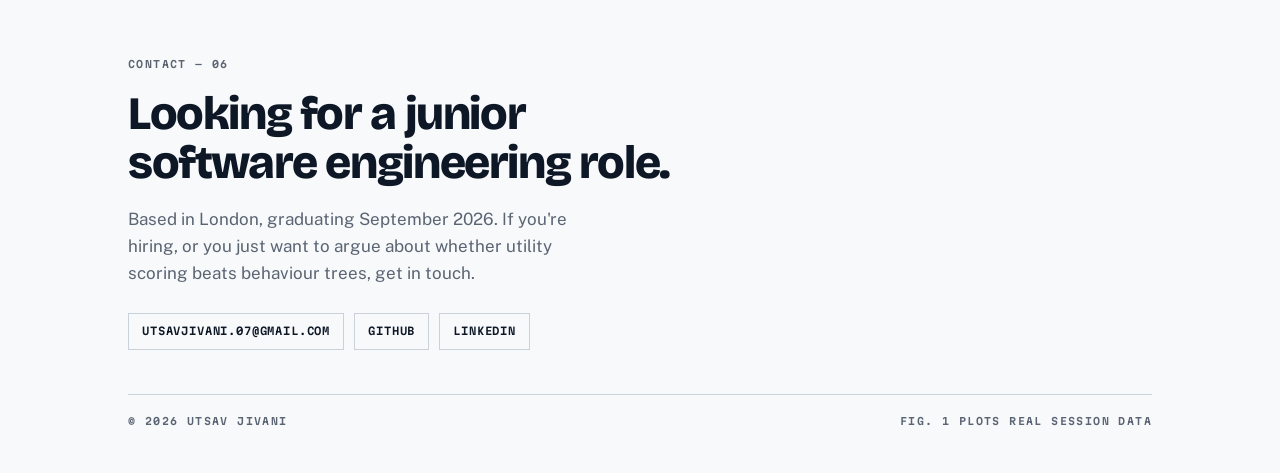
==== commit 1b0084c6: "Add files via upload" ====
--- a/index.html
+++ b/index.html
@@ -183,7 +183,6 @@
       <a href="mailto:utsavjivani.07@gmail.com">Email</a>
       <a href="https://github.com/Utsav0706" target="_blank" rel="noopener">GitHub</a>
       <a href="https://www.linkedin.com/in/utsavjivani07" target="_blank" rel="noopener">LinkedIn</a>
-      <a href="Utsav_s_Resume.pdf" download="Utsav's Resume.pdf">Résumé (PDF)</a>
     </div>
   </div>
 </header>
@@ -362,7 +361,6 @@
       <a href="mailto:utsavjivani.07@gmail.com">utsavjivani.07@gmail.com</a>
       <a href="https://github.com/Utsav0706" target="_blank" rel="noopener">GitHub</a>
       <a href="https://www.linkedin.com/in/utsavjivani07" target="_blank" rel="noopener">LinkedIn</a>
-      <a href="Utsav_s_Resume.pdf" download="Utsav's Resume.pdf">Résumé (PDF)</a>
     </div>
     <div class="colophon">
       <span class="label">© 2026 Utsav Jivani</span>
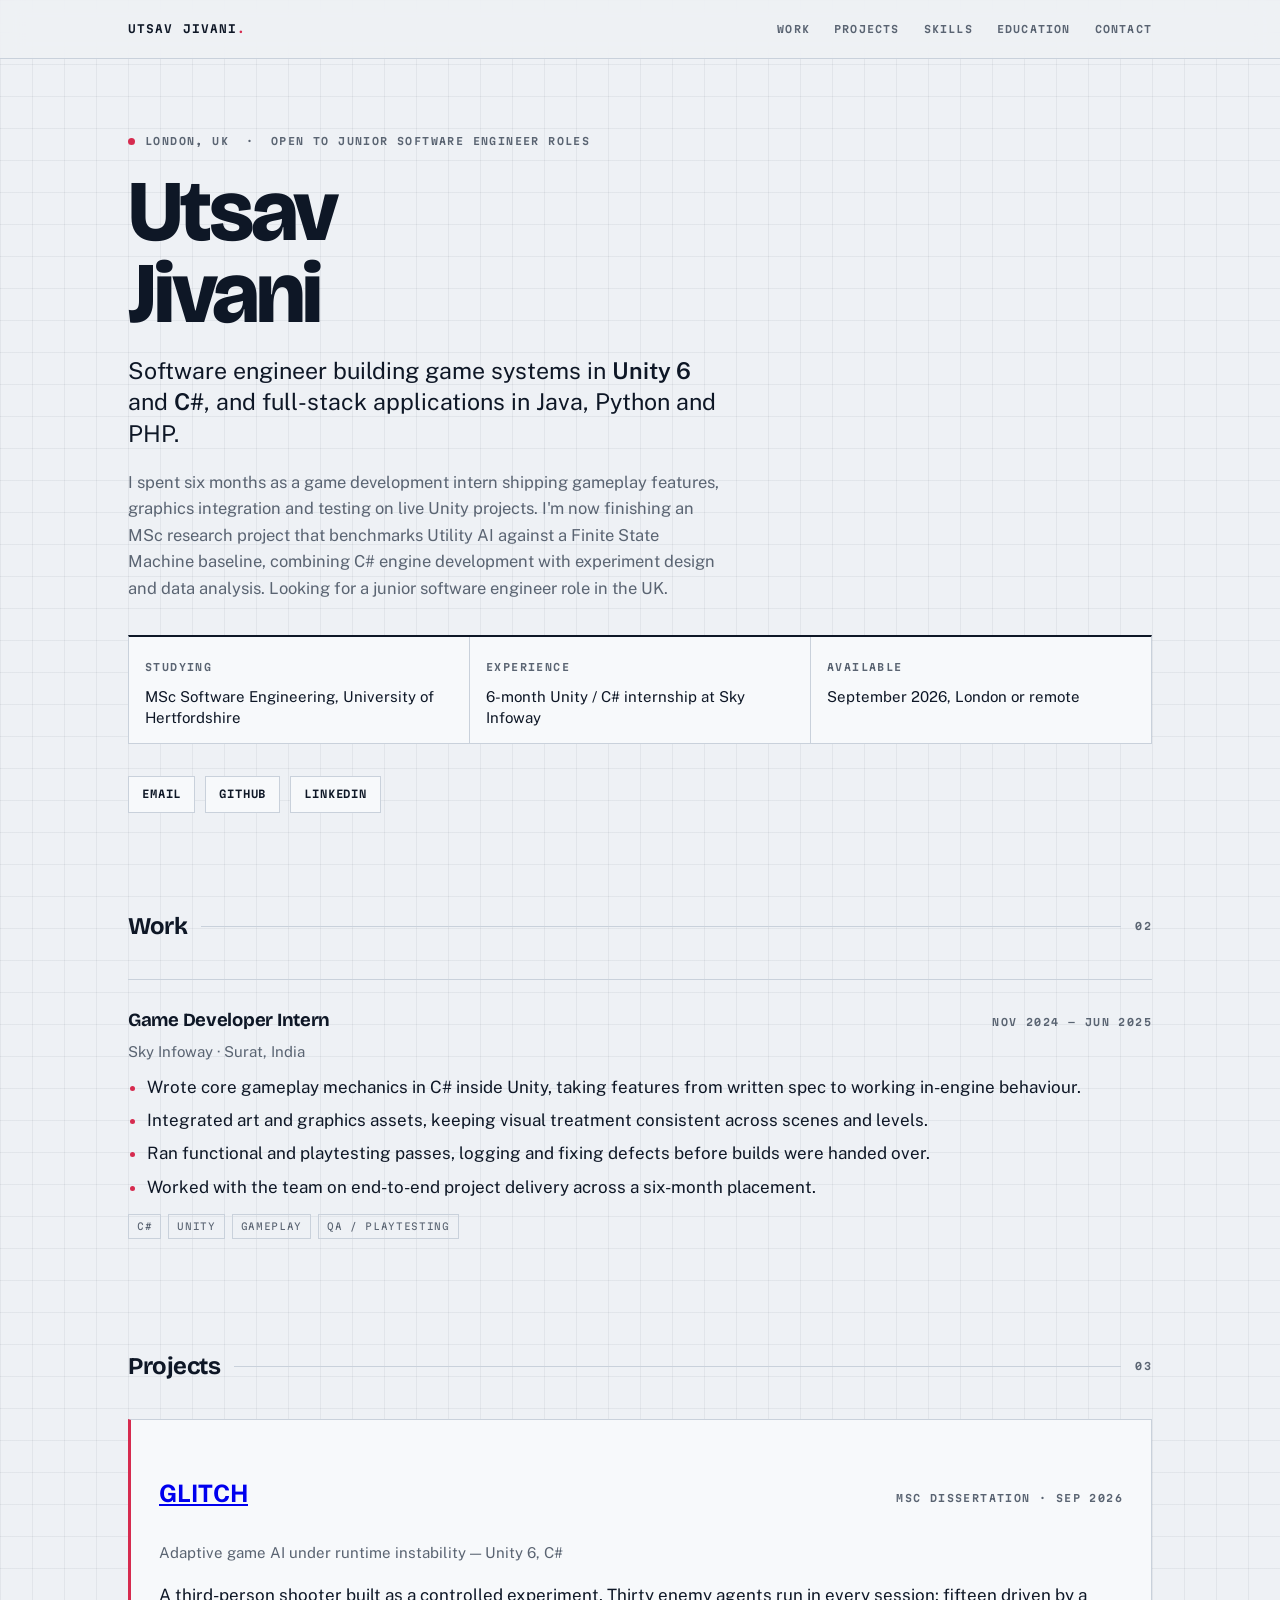
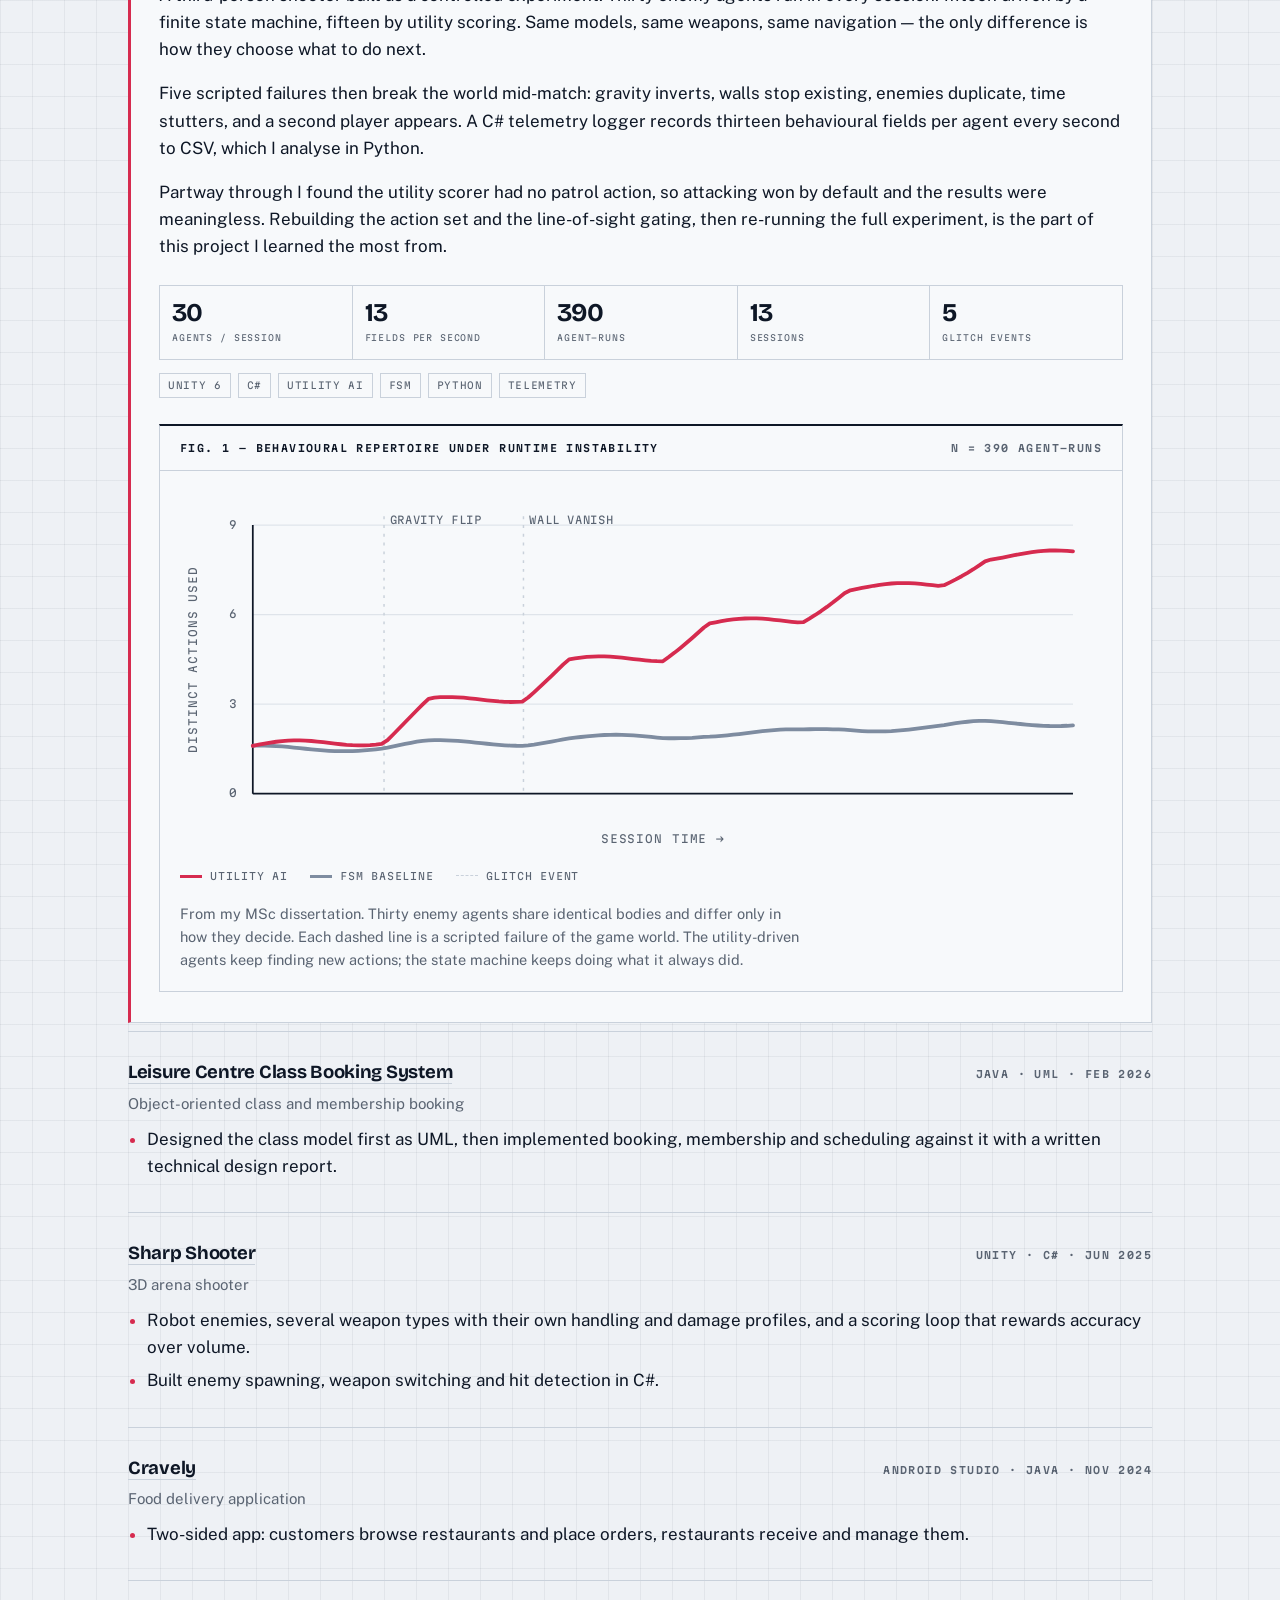
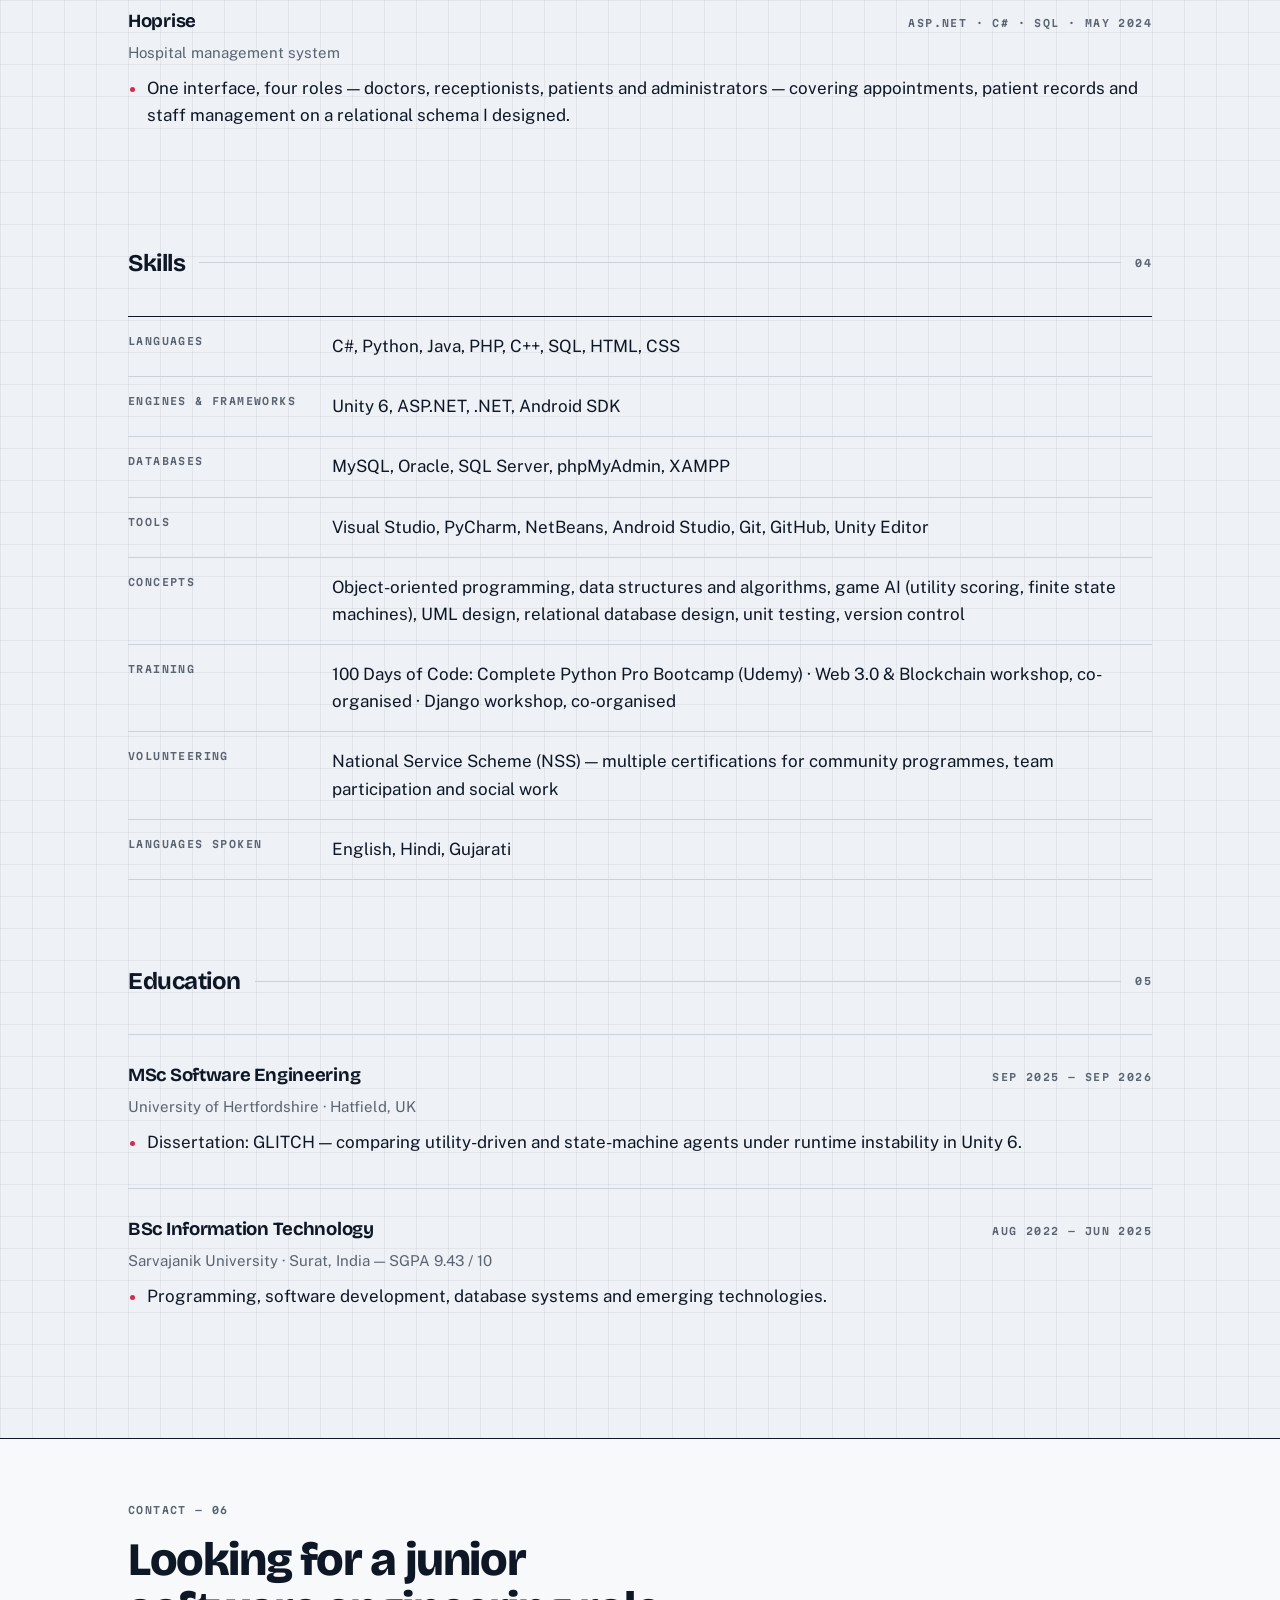
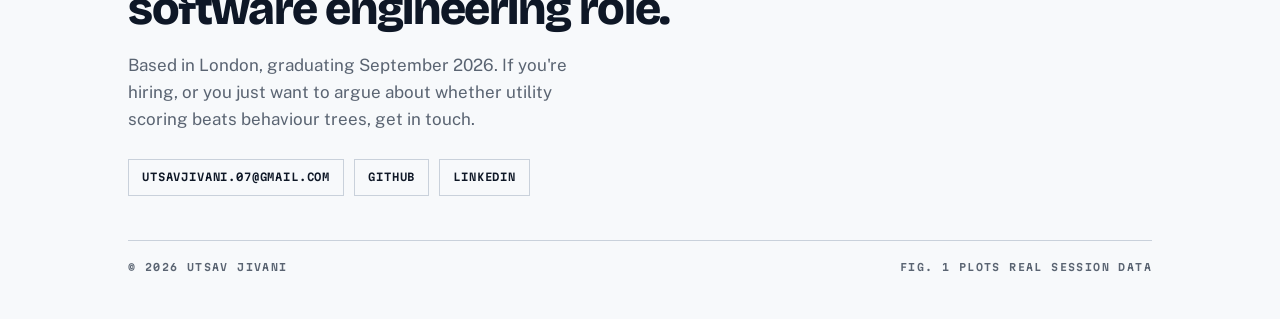
==== commit 3361a6cc: "Add files via upload" ====
--- a/index.html
+++ b/index.html
@@ -205,17 +205,6 @@
       </ul>
       <div class="tags"><b>C#</b><b>Unity</b><b>Gameplay</b><b>QA / Playtesting</b></div>
     </div>
-
-    <div class="entry">
-      <div class="entry-head">
-        <h3>Restaurant Delivery Rider, part-time</h3>
-        <span class="label">Oct 2025 — Present</span>
-      </div>
-      <p class="role">Basilico · London, UK</p>
-      <ul>
-        <li>Funding a master's degree and living costs in London around full-time study. Fixed windows, no missed shifts.</li>
-      </ul>
-    </div>
   </div>
 </section>
 
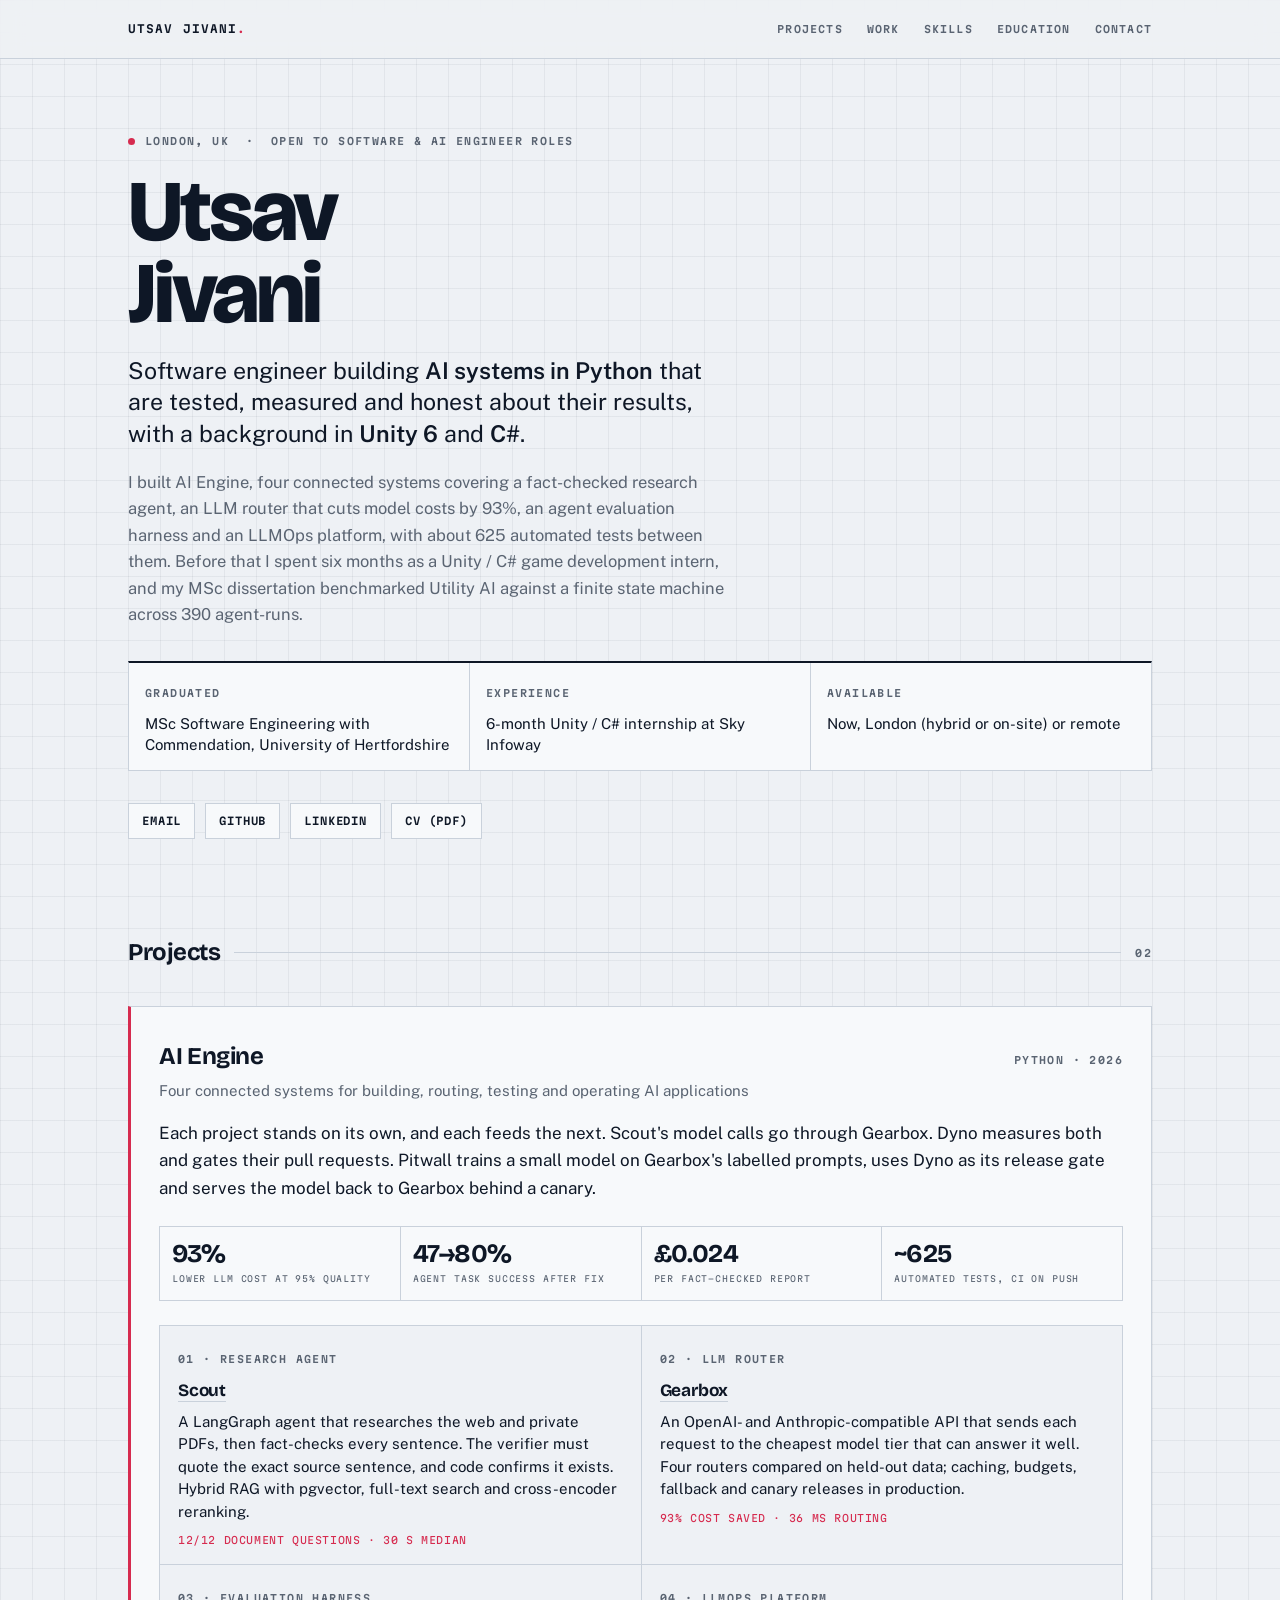
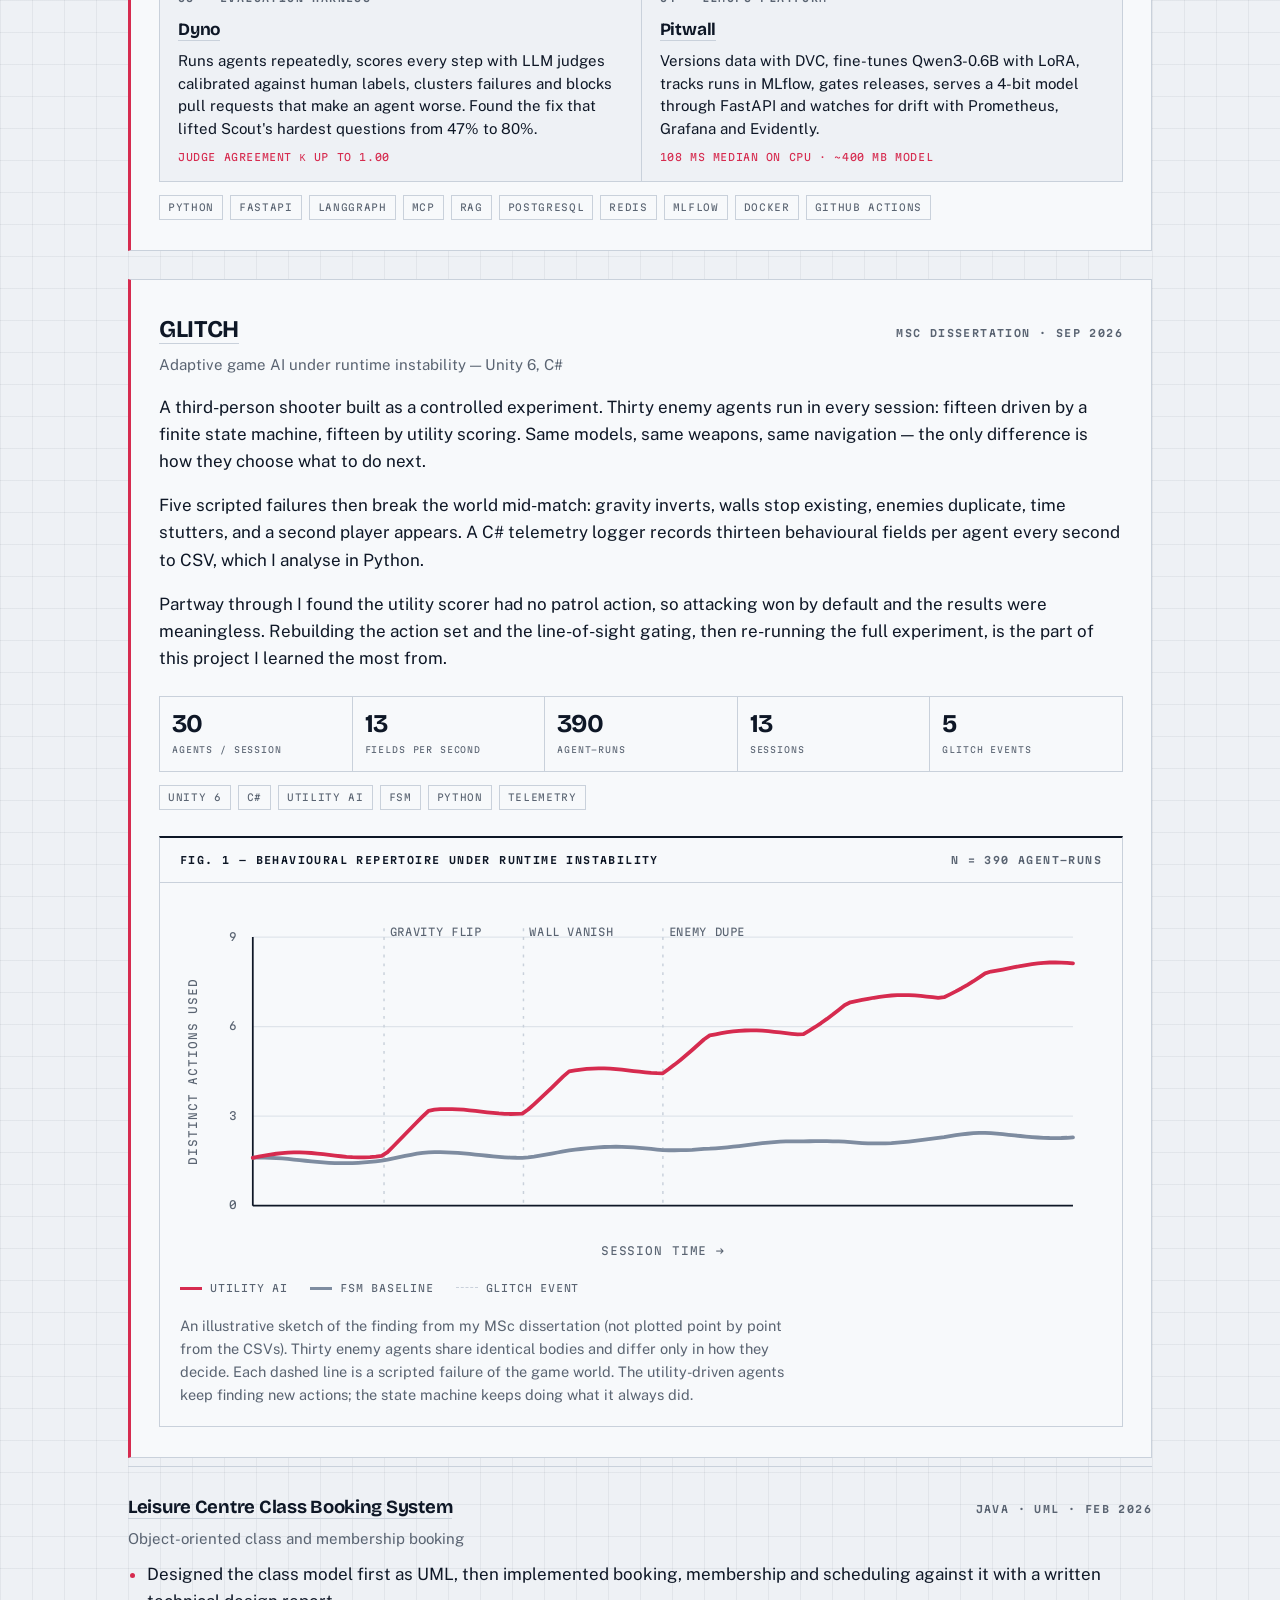
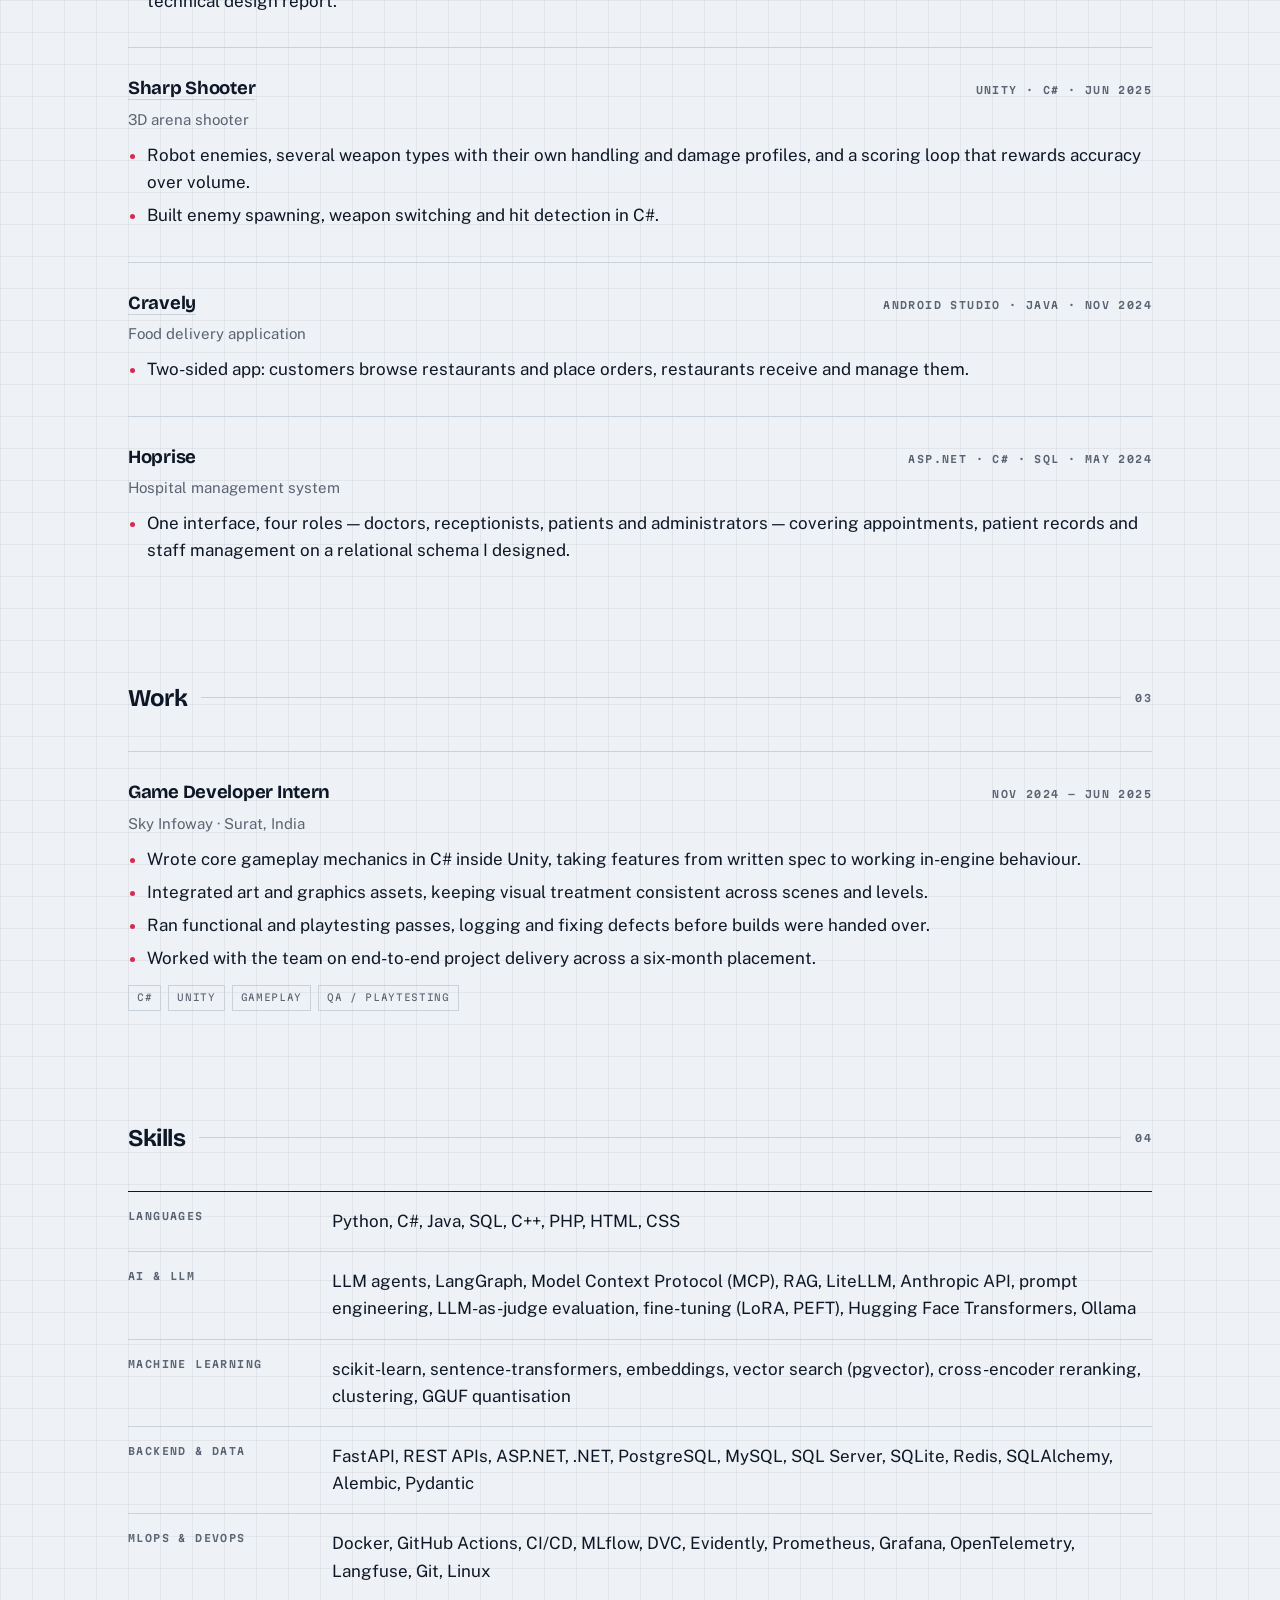
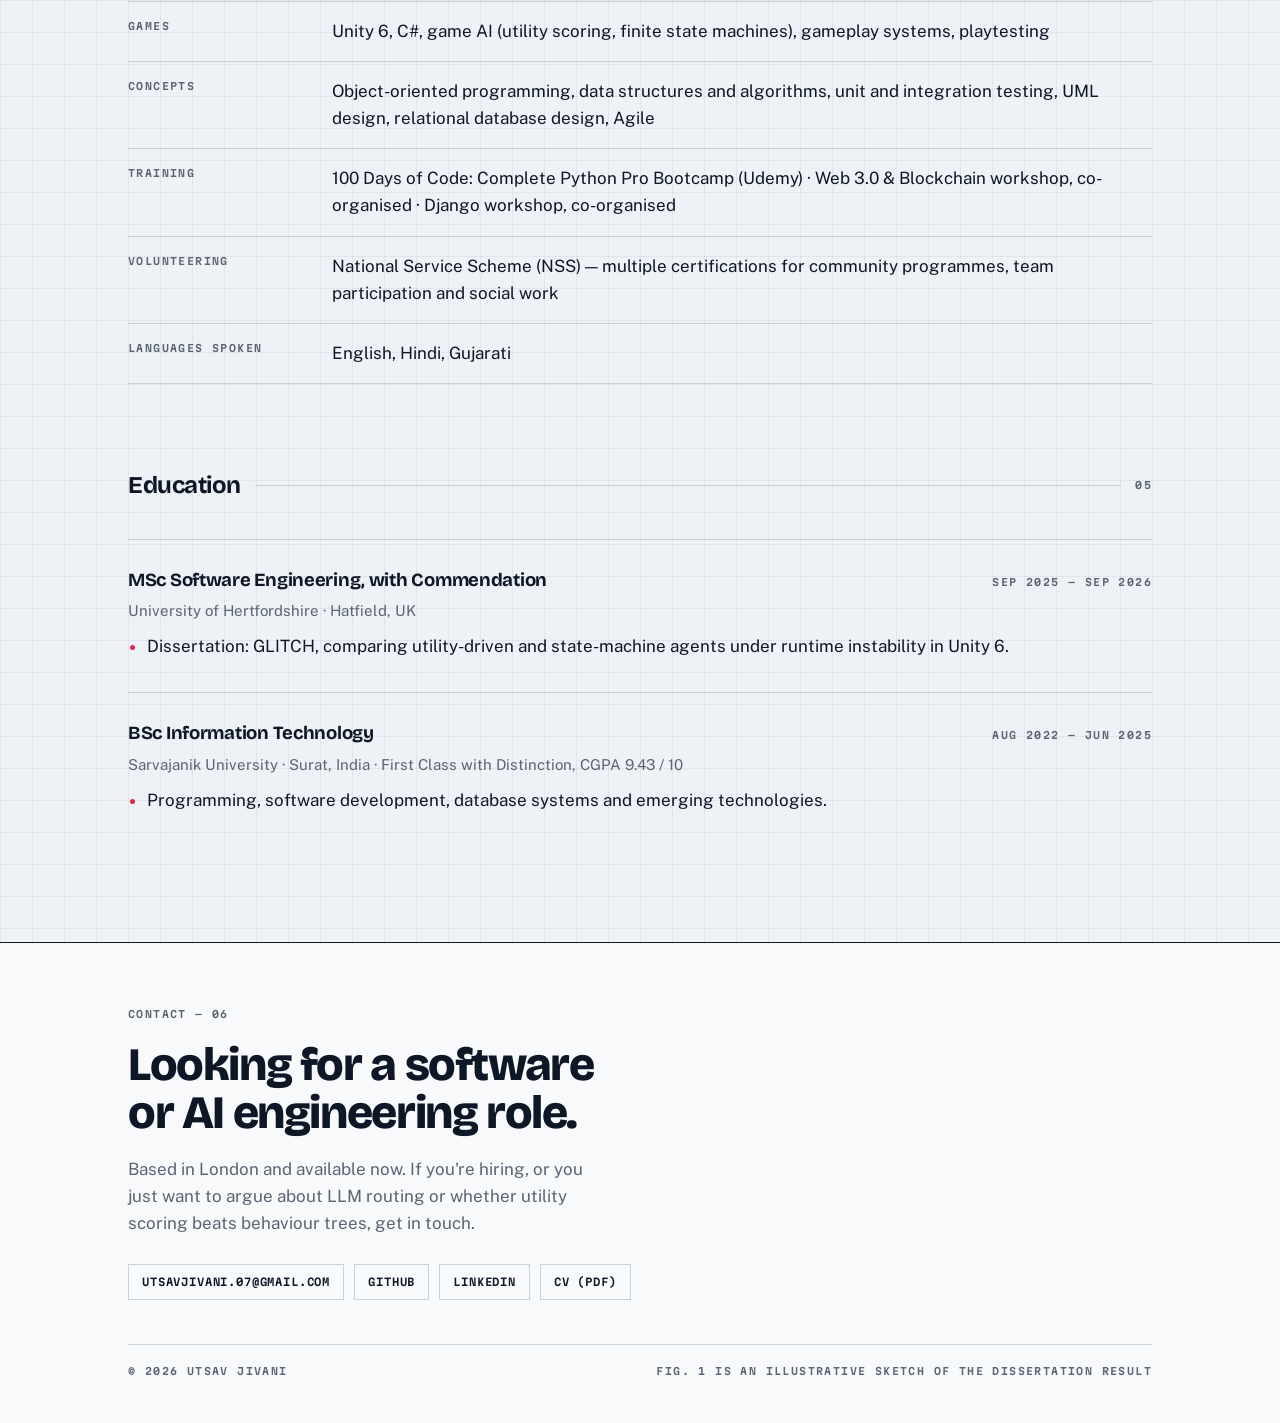
==== commit 109e5286: "Update portfolio: add AI Engine projects, MSc Commendation and refreshed skills" ====
--- a/index.html
+++ b/index.html
@@ -4,7 +4,7 @@
 <meta charset="utf-8">
 <meta name="viewport" content="width=device-width, initial-scale=1">
 <title>Utsav Jivani — Software Engineer</title>
-<meta name="description" content="Software engineer in London. Unity 6 and C# game systems, game AI research, full-stack development in Java, Python and PHP.">
+<meta name="description" content="Software engineer in London. AI/LLM systems in Python (agents, RAG, LLM routing, evaluation, LLMOps), Unity 6 and C# game AI, MSc Software Engineering with Commendation.">
 <link rel="preconnect" href="https://fonts.googleapis.com">
 <link rel="preconnect" href="https://fonts.gstatic.com" crossorigin>
 <link href="https://fonts.googleapis.com/css2?family=Bricolage+Grotesque:opsz,wght@12..96,500;12..96,700;12..96,800&family=Public+Sans:ital,wght@0,400;0,500;0,600;1,400&family=Martian+Mono:wght@400;600&display=swap" rel="stylesheet">
@@ -117,9 +117,9 @@
 .entry{padding:26px 0;border-top:1px solid var(--line)}
 .entry:first-of-type{border-top:1.5px solid var(--ink)}
 .entry-head{display:flex;justify-content:space-between;gap:18px;align-items:baseline;flex-wrap:wrap;margin-bottom:4px}
-.entry h3{font-family:var(--display);font-weight:700;font-size:1.16rem;letter-spacing:-.015em;margin:0}
-.entry h3 a{color:inherit;text-decoration:none;border-bottom:1.5px solid var(--line);transition:border-color .18s}
-.entry h3 a:hover,.entry h3 a:focus-visible{border-color:var(--signal)}
+.entry h3,.feature h3{font-family:var(--display);font-weight:700;font-size:1.16rem;letter-spacing:-.015em;margin:0}
+.entry h3 a,.feature h3 a{color:inherit;text-decoration:none;border-bottom:1.5px solid var(--line);transition:border-color .18s}
+.entry h3 a:hover,.entry h3 a:focus-visible,.feature h3 a:hover,.feature h3 a:focus-visible{border-color:var(--signal)}
 .role{color:var(--muted);font-size:15px;margin:0 0 10px}
 .entry ul{margin:10px 0 0;padding-left:19px}
 .entry li{margin-bottom:6px}
@@ -136,6 +136,18 @@
 .specs small{display:block;margin-top:6px;font-family:var(--mono);font-size:8.5px;letter-spacing:.1em;text-transform:uppercase;color:var(--muted)}
 @media(max-width:720px){.specs{grid-template-columns:repeat(2,1fr)}.specs div:last-child{grid-column:1/-1}}
 
+.specs.four{grid-template-columns:repeat(4,1fr)}
+@media(max-width:720px){.specs.four{grid-template-columns:repeat(2,1fr)}.specs.four div:last-child{grid-column:auto}}
+.systems{display:grid;grid-template-columns:repeat(2,1fr);gap:1px;background:var(--line);border:1px solid var(--line);margin:24px 0 4px}
+.systems div{background:var(--surface);padding:18px 18px 16px}
+.systems h4{font-family:var(--display);font-weight:700;font-size:1.08rem;letter-spacing:-.01em;margin:6px 0 6px}
+.systems h4 a{color:inherit;text-decoration:none;border-bottom:1.5px solid var(--line)}
+.systems h4 a:hover,.systems h4 a:focus-visible{border-color:var(--signal)}
+.systems p{margin:0;font-size:15px;line-height:1.5}
+.systems p.stat{margin-top:10px;font-family:var(--mono);font-size:10px;letter-spacing:.06em;text-transform:uppercase;color:var(--signal)}
+@media(max-width:720px){.systems{grid-template-columns:1fr}}
+.feature + .feature{margin-top:28px}
+
 /* ---------- skills ---------- */
 .skills{border-top:1.5px solid var(--ink)}
 .srow{display:grid;grid-template-columns:180px 1fr;gap:24px;padding:16px 0;border-bottom:1px solid var(--line)}
@@ -159,8 +171,8 @@
   <div class="wrap">
     <a class="mark" href="#top">UTSAV JIVANI<span>.</span></a>
     <div class="navlinks">
+      <a href="#projects">Projects</a>
       <a href="#work">Work</a>
-      <a href="#projects">Projects</a>
       <a href="#skills">Skills</a>
       <a href="#education">Education</a>
       <a href="#contact">Contact</a>
@@ -170,47 +182,70 @@
 
 <header id="top">
   <div class="wrap">
-    <div class="eyebrow"><span class="dot"></span><span class="label">London, UK &nbsp;·&nbsp; Open to junior software engineer roles</span></div>
+    <div class="eyebrow"><span class="dot"></span><span class="label">London, UK &nbsp;·&nbsp; Open to software &amp; AI engineer roles</span></div>
     <h1>Utsav<br>Jivani</h1>
-    <p class="lede">Software engineer building game systems in <b>Unity&nbsp;6</b> and <b>C#</b>, and full-stack applications in Java, Python and PHP.</p>
-    <p class="summary">I spent six months as a game development intern shipping gameplay features, graphics integration and testing on live Unity projects. I'm now finishing an MSc research project that benchmarks Utility AI against a Finite State Machine baseline, combining C# engine development with experiment design and data analysis. Looking for a junior software engineer role in the UK.</p>
+    <p class="lede">Software engineer building <b>AI systems in Python</b> that are tested, measured and honest about their results, with a background in <b>Unity&nbsp;6</b> and <b>C#</b>.</p>
+    <p class="summary">I built AI Engine, four connected systems covering a fact-checked research agent, an LLM router that cuts model costs by 93%, an agent evaluation harness and an LLMOps platform, with about 625 automated tests between them. Before that I spent six months as a Unity / C# game development intern, and my MSc dissertation benchmarked Utility AI against a finite state machine across 390 agent-runs.</p>
     <div class="glance">
-      <div><span class="label">Studying</span><p>MSc Software Engineering, University of Hertfordshire</p></div>
+      <div><span class="label">Graduated</span><p>MSc Software Engineering with Commendation, University of Hertfordshire</p></div>
       <div><span class="label">Experience</span><p>6-month Unity / C# internship at Sky Infoway</p></div>
-      <div><span class="label">Available</span><p>September 2026, London or remote</p></div>
+      <div><span class="label">Available</span><p>Now, London (hybrid or on-site) or remote</p></div>
     </div>
     <div class="meta">
       <a href="mailto:utsavjivani.07@gmail.com">Email</a>
       <a href="https://github.com/Utsav0706" target="_blank" rel="noopener">GitHub</a>
       <a href="https://www.linkedin.com/in/utsavjivani07" target="_blank" rel="noopener">LinkedIn</a>
+      <a href="Utsav_Jivani_CV.pdf" target="_blank" rel="noopener">CV (PDF)</a>
     </div>
   </div>
 </header>
 
-<section id="work">
-  <div class="wrap">
-    <div class="shead"><h2>Work</h2><div class="rule"></div><span class="label">02</span></div>
-
-    <div class="entry">
-      <div class="entry-head">
-        <h3>Game Developer Intern</h3>
-        <span class="label">Nov 2024 — Jun 2025</span>
-      </div>
-      <p class="role">Sky Infoway · Surat, India</p>
-      <ul>
-        <li>Wrote core gameplay mechanics in C# inside Unity, taking features from written spec to working in-engine behaviour.</li>
-        <li>Integrated art and graphics assets, keeping visual treatment consistent across scenes and levels.</li>
-        <li>Ran functional and playtesting passes, logging and fixing defects before builds were handed over.</li>
-        <li>Worked with the team on end-to-end project delivery across a six-month placement.</li>
-      </ul>
-      <div class="tags"><b>C#</b><b>Unity</b><b>Gameplay</b><b>QA / Playtesting</b></div>
-    </div>
-  </div>
-</section>
 
 <section id="projects">
   <div class="wrap">
-    <div class="shead"><h2>Projects</h2><div class="rule"></div><span class="label">03</span></div>
+    <div class="shead"><h2>Projects</h2><div class="rule"></div><span class="label">02</span></div>
+
+    <div class="feature">
+      <div class="entry-head">
+        <h3>AI Engine</h3>
+        <span class="label">Python · 2026</span>
+      </div>
+      <p class="role">Four connected systems for building, routing, testing and operating AI applications</p>
+      <p>Each project stands on its own, and each feeds the next. Scout's model calls go through Gearbox. Dyno measures both and gates their pull requests. Pitwall trains a small model on Gearbox's labelled prompts, uses Dyno as its release gate and serves the model back to Gearbox behind a canary.</p>
+      <div class="specs four">
+        <div><b>93%</b><small>Lower LLM cost at 95% quality</small></div>
+        <div><b>47&rarr;80%</b><small>Agent task success after fix</small></div>
+        <div><b>£0.024</b><small>Per fact-checked report</small></div>
+        <div><b>~625</b><small>Automated tests, CI on push</small></div>
+      </div>
+      <div class="systems">
+        <div>
+          <span class="label">01 · Research agent</span>
+          <h4><a href="https://github.com/Utsav0706/scout" target="_blank" rel="noopener">Scout</a></h4>
+          <p>A LangGraph agent that researches the web and private PDFs, then fact-checks every sentence. The verifier must quote the exact source sentence, and code confirms it exists. Hybrid RAG with pgvector, full-text search and cross-encoder reranking.</p>
+          <p class="stat">12/12 document questions · 30 s median</p>
+        </div>
+        <div>
+          <span class="label">02 · LLM router</span>
+          <h4><a href="https://github.com/Utsav0706/gearbox" target="_blank" rel="noopener">Gearbox</a></h4>
+          <p>An OpenAI- and Anthropic-compatible API that sends each request to the cheapest model tier that can answer it well. Four routers compared on held-out data; caching, budgets, fallback and canary releases in production.</p>
+          <p class="stat">93% cost saved · 36 ms routing</p>
+        </div>
+        <div>
+          <span class="label">03 · Evaluation harness</span>
+          <h4><a href="https://github.com/Utsav0706/dyno" target="_blank" rel="noopener">Dyno</a></h4>
+          <p>Runs agents repeatedly, scores every step with LLM judges calibrated against human labels, clusters failures and blocks pull requests that make an agent worse. Found the fix that lifted Scout's hardest questions from 47% to 80%.</p>
+          <p class="stat">Judge agreement κ up to 1.00</p>
+        </div>
+        <div>
+          <span class="label">04 · LLMOps platform</span>
+          <h4><a href="https://github.com/Utsav0706/pitwall" target="_blank" rel="noopener">Pitwall</a></h4>
+          <p>Versions data with DVC, fine-tunes Qwen3-0.6B with LoRA, tracks runs in MLflow, gates releases, serves a 4-bit model through FastAPI and watches for drift with Prometheus, Grafana and Evidently.</p>
+          <p class="stat">108 ms median on CPU · ~400 MB model</p>
+        </div>
+      </div>
+      <div class="tags"><b>Python</b><b>FastAPI</b><b>LangGraph</b><b>MCP</b><b>RAG</b><b>PostgreSQL</b><b>Redis</b><b>MLflow</b><b>Docker</b><b>GitHub Actions</b></div>
+    </div>
 
     <div class="feature">
       <div class="entry-head">
@@ -245,7 +280,7 @@
         <span><i style="background:#7E8CA0"></i>FSM baseline</span>
         <span><i style="background:transparent;border-top:1.5px dashed #C9D1DB"></i>Glitch event</span>
       </div>
-      <figcaption class="caption">From my MSc dissertation. Thirty enemy agents share identical bodies and differ only in how they decide. Each dashed line is a scripted failure of the game world. The utility-driven agents keep finding new actions; the state machine keeps doing what it always did.</figcaption>
+      <figcaption class="caption">An illustrative sketch of the finding from my MSc dissertation (not plotted point by point from the CSVs). Thirty enemy agents share identical bodies and differ only in how they decide. Each dashed line is a scripted failure of the game world. The utility-driven agents keep finding new actions; the state machine keeps doing what it always did.</figcaption>
     </figure>
 
     </div>
@@ -297,15 +332,38 @@
   </div>
 </section>
 
+<section id="work">
+  <div class="wrap">
+    <div class="shead"><h2>Work</h2><div class="rule"></div><span class="label">03</span></div>
+
+    <div class="entry">
+      <div class="entry-head">
+        <h3>Game Developer Intern</h3>
+        <span class="label">Nov 2024 — Jun 2025</span>
+      </div>
+      <p class="role">Sky Infoway · Surat, India</p>
+      <ul>
+        <li>Wrote core gameplay mechanics in C# inside Unity, taking features from written spec to working in-engine behaviour.</li>
+        <li>Integrated art and graphics assets, keeping visual treatment consistent across scenes and levels.</li>
+        <li>Ran functional and playtesting passes, logging and fixing defects before builds were handed over.</li>
+        <li>Worked with the team on end-to-end project delivery across a six-month placement.</li>
+      </ul>
+      <div class="tags"><b>C#</b><b>Unity</b><b>Gameplay</b><b>QA / Playtesting</b></div>
+    </div>
+  </div>
+</section>
+
 <section id="skills">
   <div class="wrap">
     <div class="shead"><h2>Skills</h2><div class="rule"></div><span class="label">04</span></div>
     <div class="skills">
-      <div class="srow"><span class="label">Languages</span><p>C#, Python, Java, PHP, C++, SQL, HTML, CSS</p></div>
-      <div class="srow"><span class="label">Engines &amp; frameworks</span><p>Unity 6, ASP.NET, .NET, Android SDK</p></div>
-      <div class="srow"><span class="label">Databases</span><p>MySQL, Oracle, SQL Server, phpMyAdmin, XAMPP</p></div>
-      <div class="srow"><span class="label">Tools</span><p>Visual Studio, PyCharm, NetBeans, Android Studio, Git, GitHub, Unity Editor</p></div>
-      <div class="srow"><span class="label">Concepts</span><p>Object-oriented programming, data structures and algorithms, game AI (utility scoring, finite state machines), UML design, relational database design, unit testing, version control</p></div>
+      <div class="srow"><span class="label">Languages</span><p>Python, C#, Java, SQL, C++, PHP, HTML, CSS</p></div>
+      <div class="srow"><span class="label">AI &amp; LLM</span><p>LLM agents, LangGraph, Model Context Protocol (MCP), RAG, LiteLLM, Anthropic API, prompt engineering, LLM-as-judge evaluation, fine-tuning (LoRA, PEFT), Hugging Face Transformers, Ollama</p></div>
+      <div class="srow"><span class="label">Machine learning</span><p>scikit-learn, sentence-transformers, embeddings, vector search (pgvector), cross-encoder reranking, clustering, GGUF quantisation</p></div>
+      <div class="srow"><span class="label">Backend &amp; data</span><p>FastAPI, REST APIs, ASP.NET, .NET, PostgreSQL, MySQL, SQL Server, SQLite, Redis, SQLAlchemy, Alembic, Pydantic</p></div>
+      <div class="srow"><span class="label">MLOps &amp; DevOps</span><p>Docker, GitHub Actions, CI/CD, MLflow, DVC, Evidently, Prometheus, Grafana, OpenTelemetry, Langfuse, Git, Linux</p></div>
+      <div class="srow"><span class="label">Games</span><p>Unity 6, C#, game AI (utility scoring, finite state machines), gameplay systems, playtesting</p></div>
+      <div class="srow"><span class="label">Concepts</span><p>Object-oriented programming, data structures and algorithms, unit and integration testing, UML design, relational database design, Agile</p></div>
       <div class="srow"><span class="label">Training</span><p>100 Days of Code: Complete Python Pro Bootcamp (Udemy) · Web 3.0 &amp; Blockchain workshop, co-organised · Django workshop, co-organised</p></div>
       <div class="srow"><span class="label">Volunteering</span><p>National Service Scheme (NSS) — multiple certifications for community programmes, team participation and social work</p></div>
       <div class="srow"><span class="label">Languages spoken</span><p>English, Hindi, Gujarati</p></div>
@@ -319,12 +377,12 @@
 
     <div class="entry">
       <div class="entry-head">
-        <h3>MSc Software Engineering</h3>
+        <h3>MSc Software Engineering, with Commendation</h3>
         <span class="label">Sep 2025 — Sep 2026</span>
       </div>
       <p class="role">University of Hertfordshire · Hatfield, UK</p>
       <ul>
-        <li>Dissertation: GLITCH — comparing utility-driven and state-machine agents under runtime instability in Unity 6.</li>
+        <li>Dissertation: GLITCH, comparing utility-driven and state-machine agents under runtime instability in Unity 6.</li>
       </ul>
     </div>
 
@@ -333,7 +391,7 @@
         <h3>BSc Information Technology</h3>
         <span class="label">Aug 2022 — Jun 2025</span>
       </div>
-      <p class="role">Sarvajanik University · Surat, India — SGPA 9.43 / 10</p>
+      <p class="role">Sarvajanik University · Surat, India · First Class with Distinction, CGPA 9.43 / 10</p>
       <ul>
         <li>Programming, software development, database systems and emerging technologies.</li>
       </ul>
@@ -344,16 +402,17 @@
 <footer id="contact">
   <div class="wrap">
     <span class="label">Contact — 06</span>
-    <h2>Looking for a junior<br>software engineering role.</h2>
-    <p>Based in London, graduating September 2026. If you're hiring, or you just want to argue about whether utility scoring beats behaviour trees, get in touch.</p>
+    <h2>Looking for a software<br>or AI engineering role.</h2>
+    <p>Based in London and available now. If you're hiring, or you just want to argue about LLM routing or whether utility scoring beats behaviour trees, get in touch.</p>
     <div class="meta">
       <a href="mailto:utsavjivani.07@gmail.com">utsavjivani.07@gmail.com</a>
       <a href="https://github.com/Utsav0706" target="_blank" rel="noopener">GitHub</a>
       <a href="https://www.linkedin.com/in/utsavjivani07" target="_blank" rel="noopener">LinkedIn</a>
+      <a href="Utsav_Jivani_CV.pdf" target="_blank" rel="noopener">CV (PDF)</a>
     </div>
     <div class="colophon">
       <span class="label">© 2026 Utsav Jivani</span>
-      <span class="label">Fig. 1 plots real session data</span>
+      <span class="label">Fig. 1 is an illustrative sketch of the dissertation result</span>
     </div>
   </div>
 </footer>
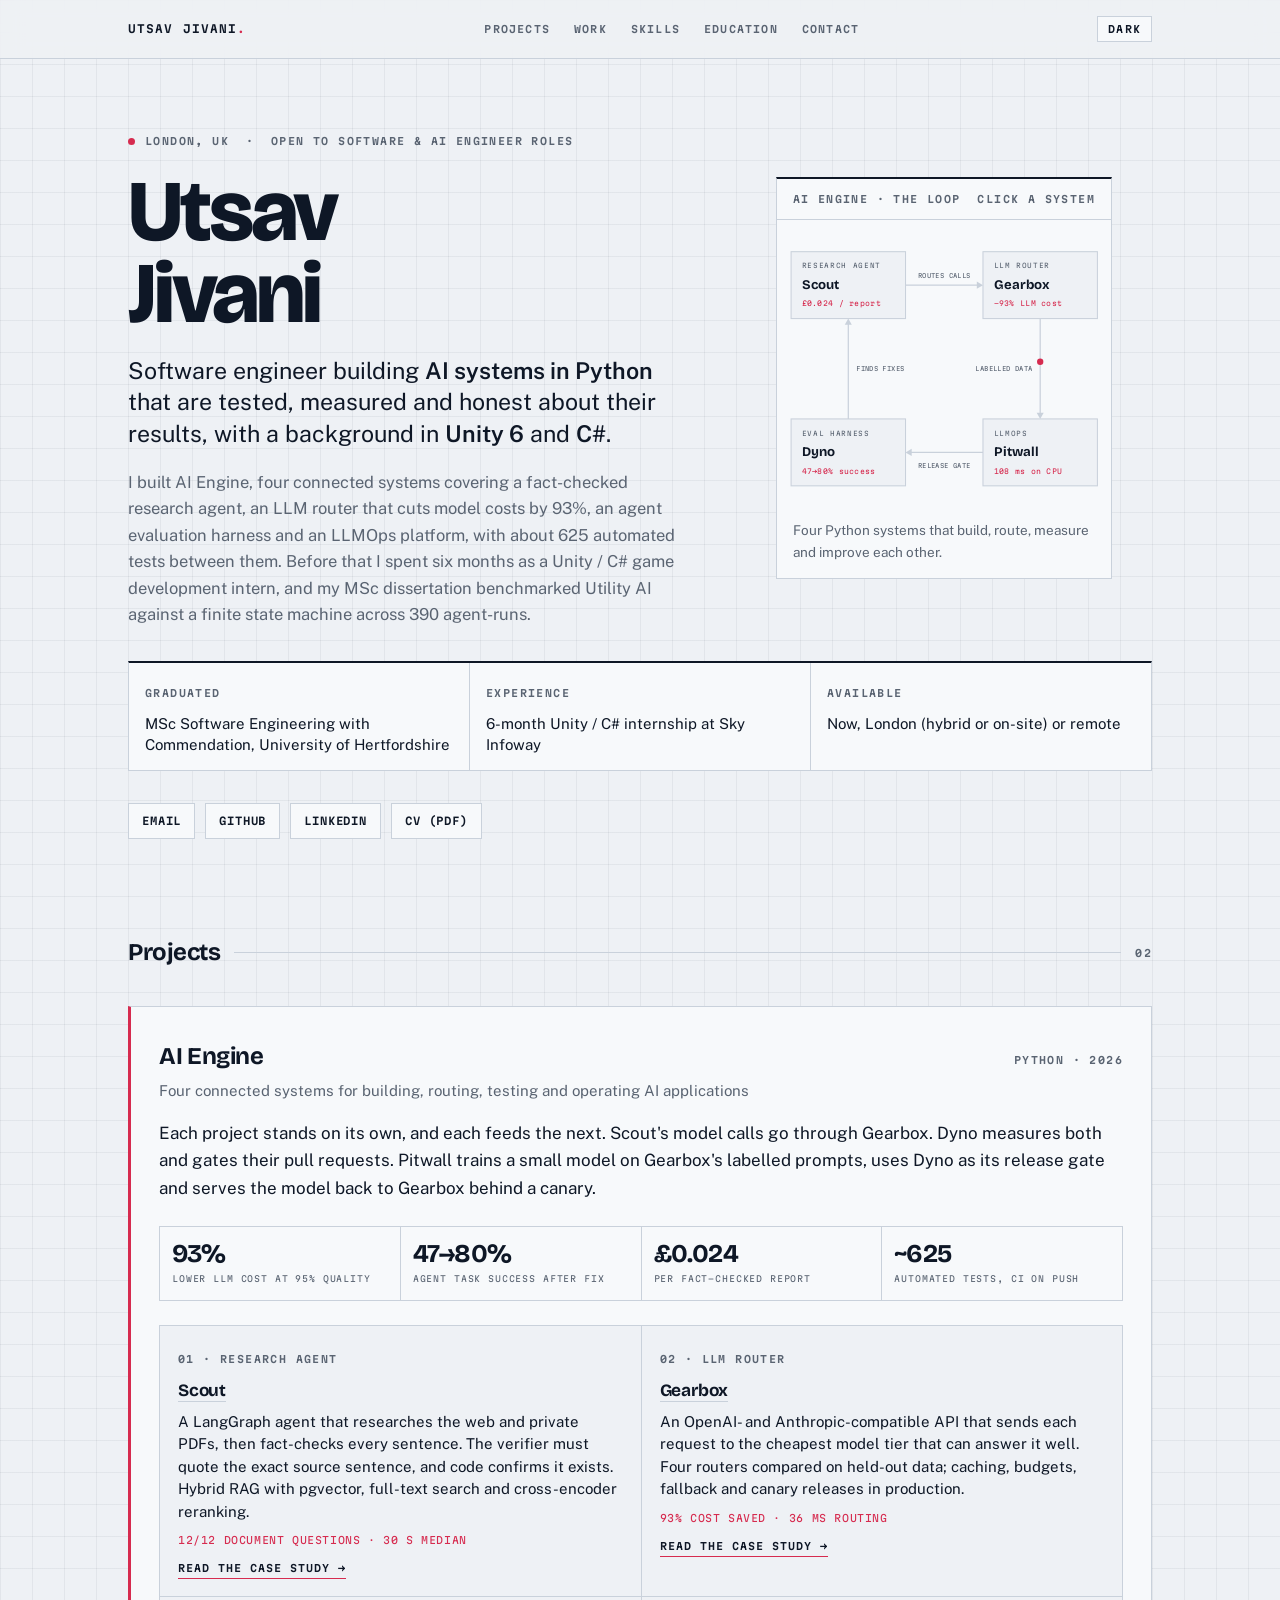
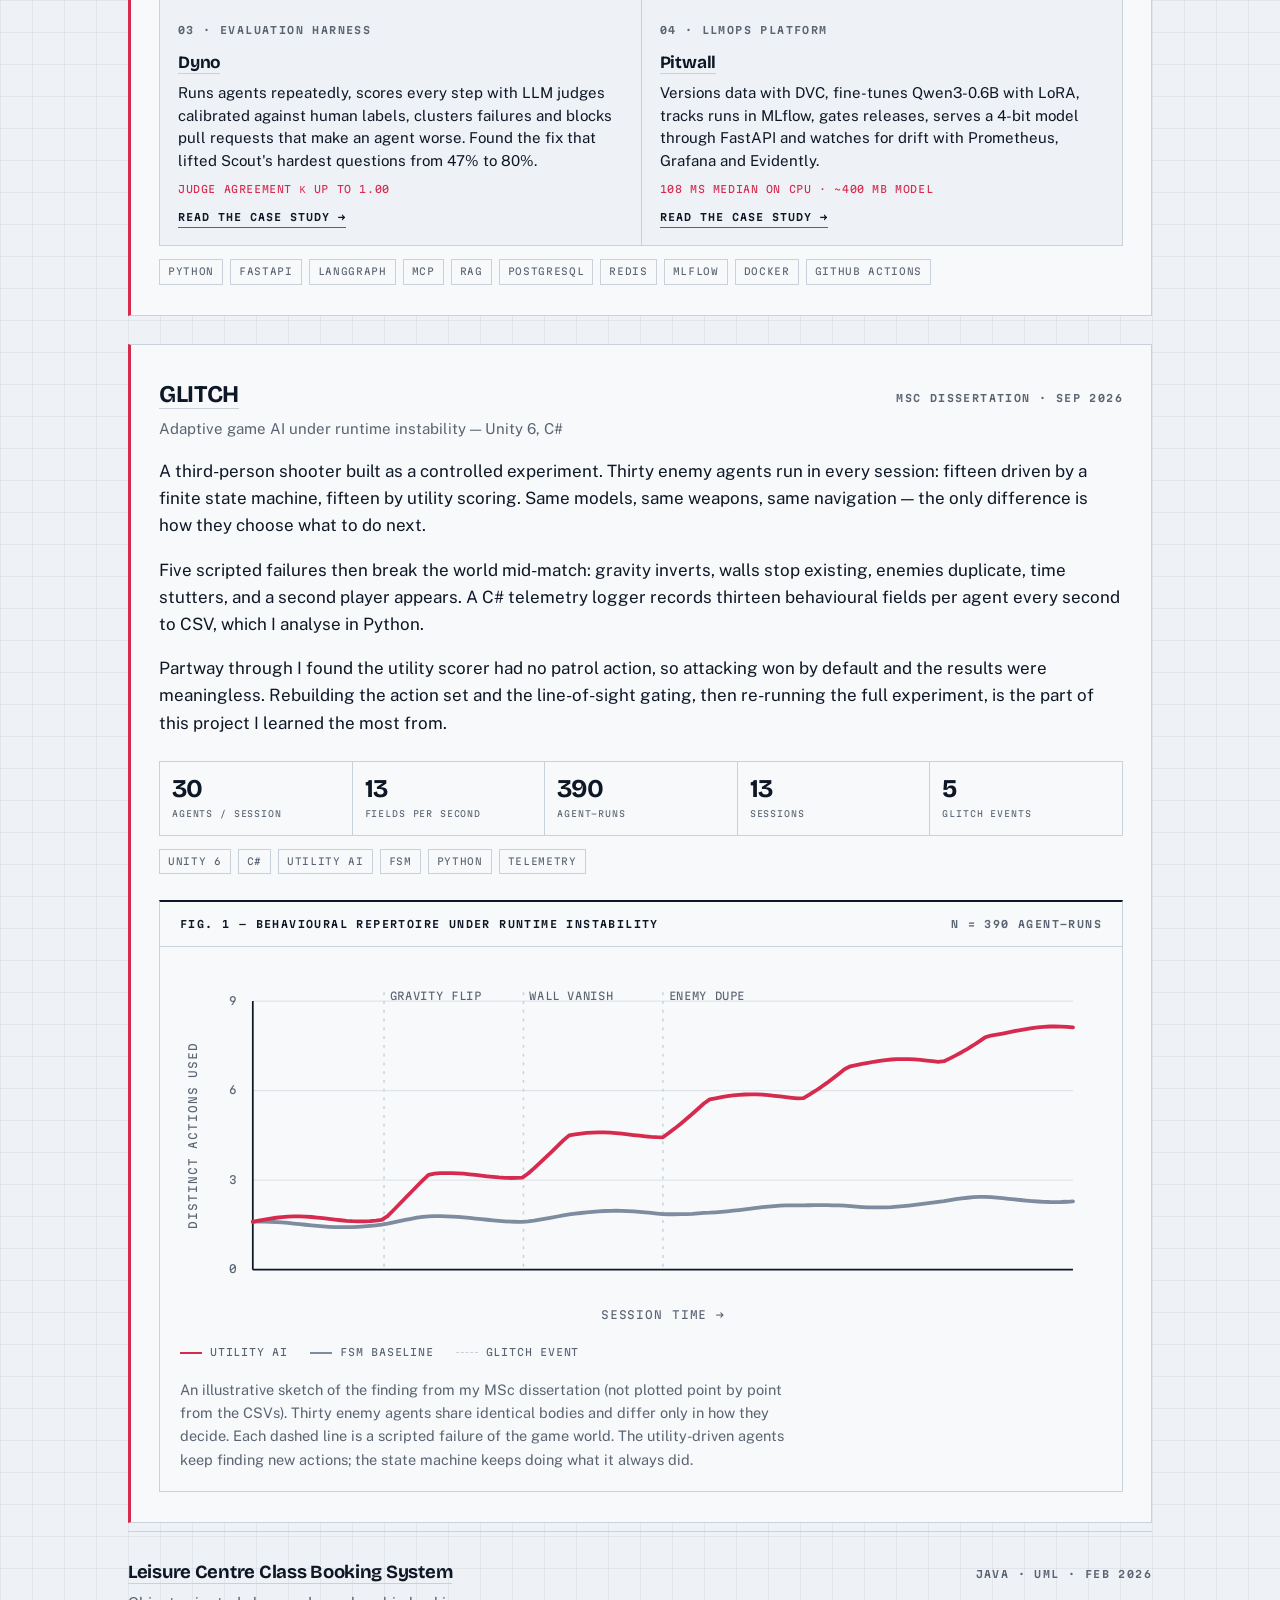
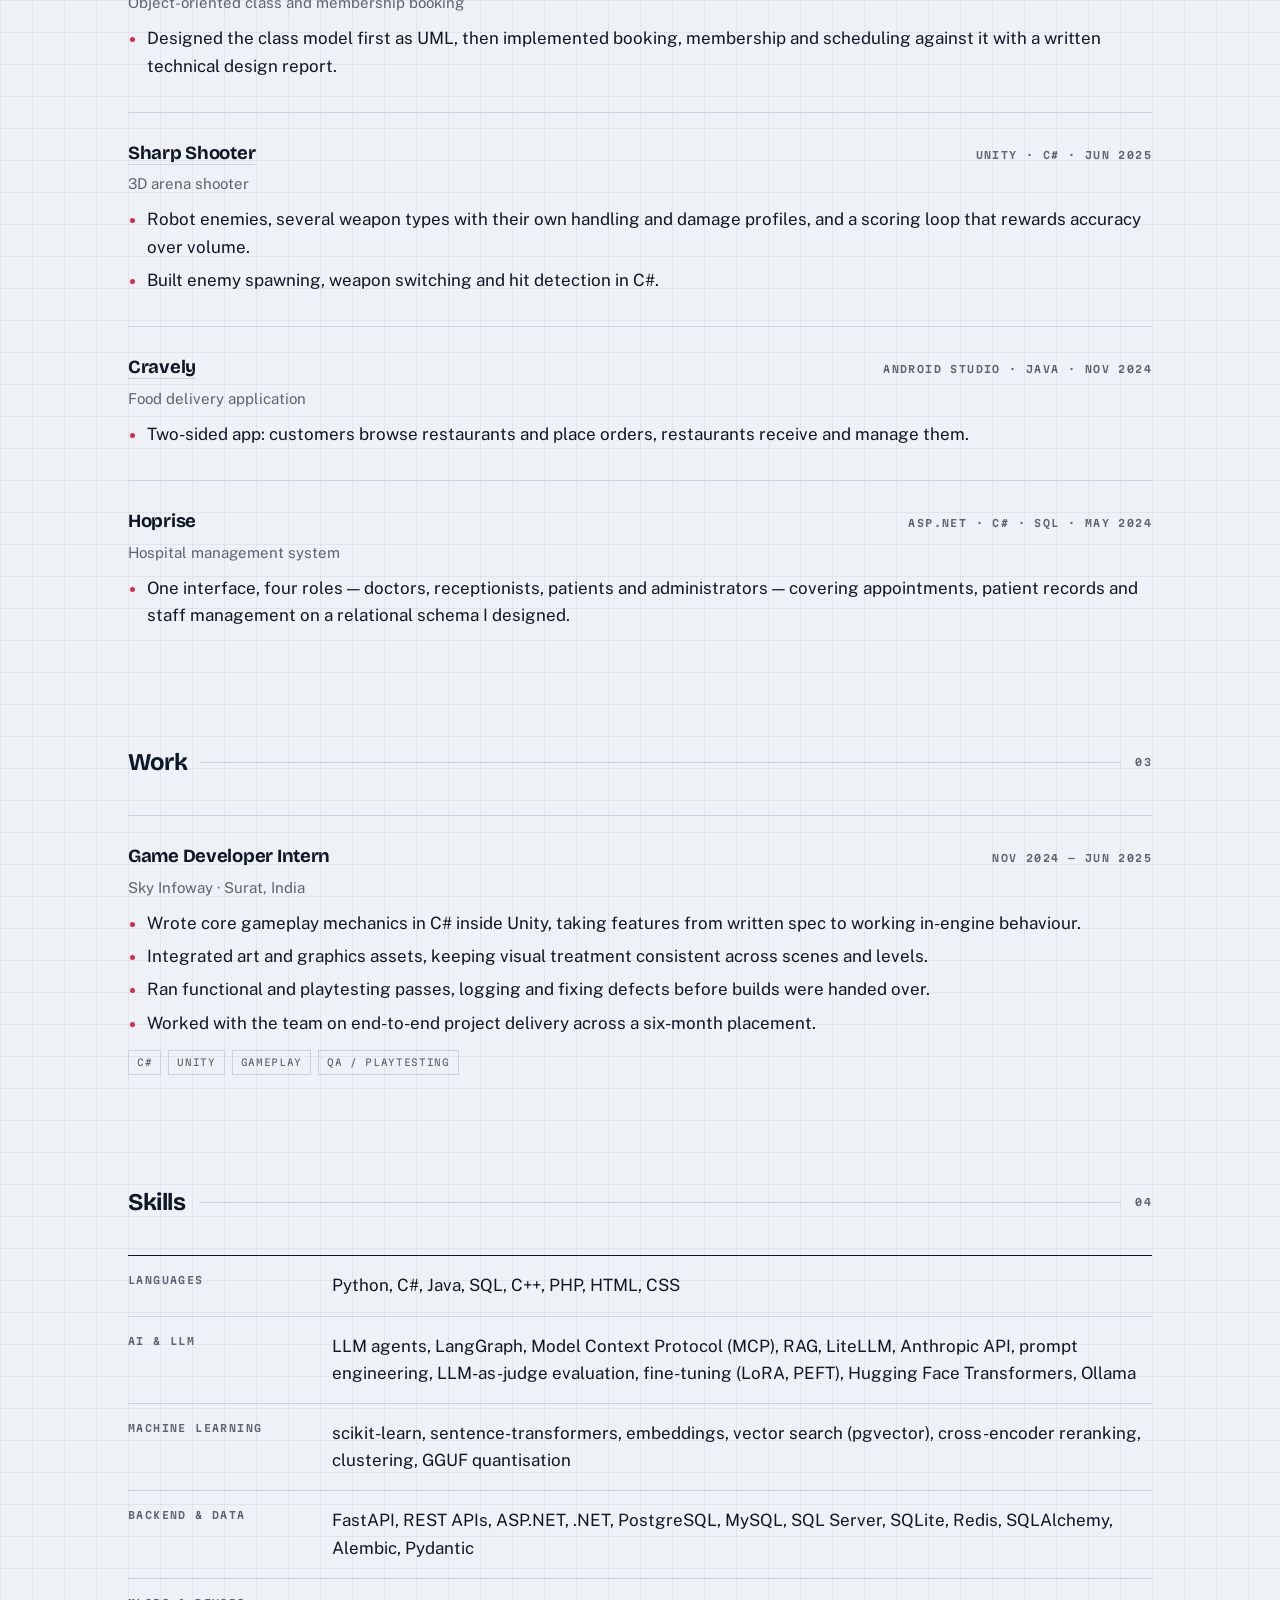
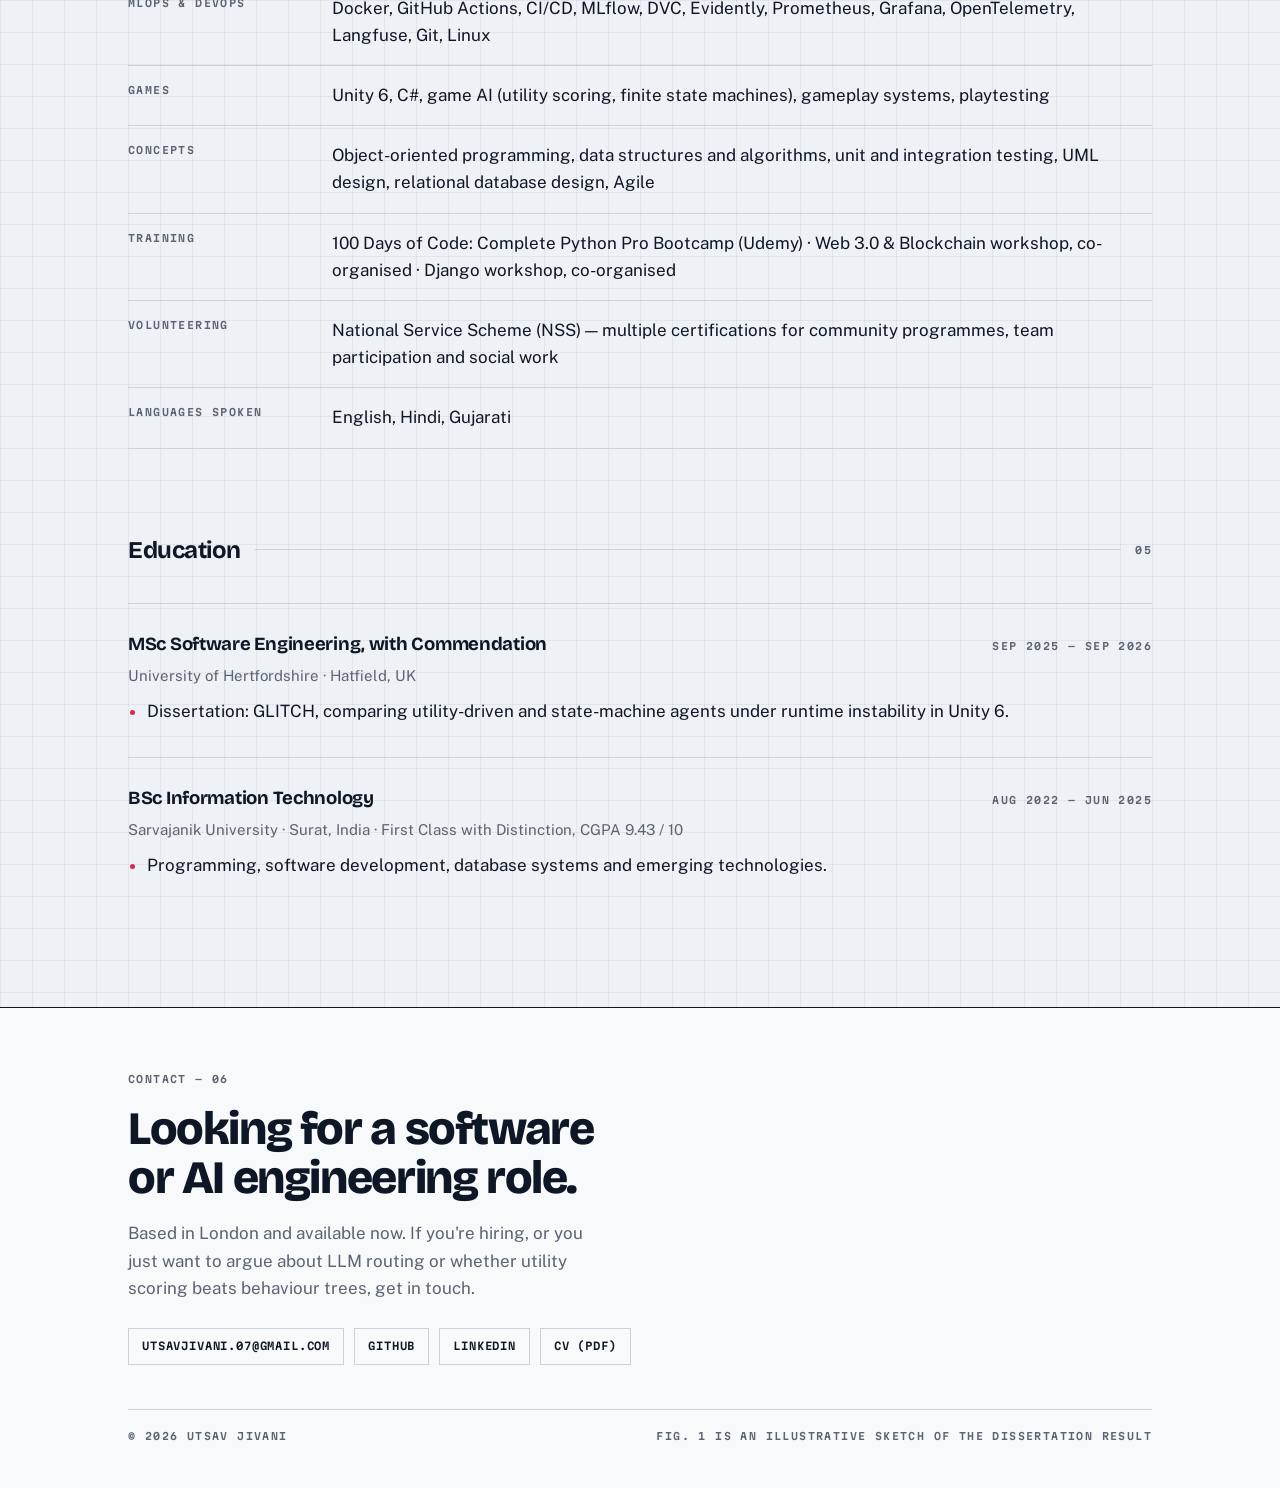
==== commit 20dc96c4: "Redesign: dark mode, AI Engine loop diagram and four case-study pages" ====
--- a/index.html
+++ b/index.html
@@ -8,162 +8,8 @@
 <link rel="preconnect" href="https://fonts.googleapis.com">
 <link rel="preconnect" href="https://fonts.gstatic.com" crossorigin>
 <link href="https://fonts.googleapis.com/css2?family=Bricolage+Grotesque:opsz,wght@12..96,500;12..96,700;12..96,800&family=Public+Sans:ital,wght@0,400;0,500;0,600;1,400&family=Martian+Mono:wght@400;600&display=swap" rel="stylesheet">
-<style>
-:root{
-  --surface:#EEF1F5;
-  --panel:#F7F9FB;
-  --ink:#0E1726;
-  --muted:#5A6472;
-  --line:#C9D1DB;
-  --signal:#D62B4F;      /* Utility AI */
-  --baseline:#7E8CA0;    /* FSM baseline */
-  --grid:rgba(14,23,38,.055);
-  --display:"Bricolage Grotesque","Segoe UI",sans-serif;
-  --body:"Public Sans","Segoe UI",Helvetica,Arial,sans-serif;
-  --mono:"Martian Mono",ui-monospace,"SFMono-Regular",Consolas,monospace;
-  --wrap:1080px;
-}
-*{box-sizing:border-box}
-html{scroll-behavior:smooth}
-body{
-  margin:0; background:var(--surface); color:var(--ink);
-  font-family:var(--body); font-size:17px; line-height:1.6;
-  -webkit-font-smoothing:antialiased;
-  background-image:linear-gradient(var(--grid) 1px,transparent 1px),linear-gradient(90deg,var(--grid) 1px,transparent 1px);
-  background-size:32px 32px;
-}
-.wrap{max-width:var(--wrap);margin:0 auto;padding:0 28px}
-
-/* ---------- utility label ---------- */
-.label{
-  font-family:var(--mono); font-size:10px; font-weight:600;
-  letter-spacing:.14em; text-transform:uppercase; color:var(--muted);
-}
-
-/* ---------- nav ---------- */
-nav{
-  position:sticky; top:0; z-index:40;
-  backdrop-filter:blur(10px); background:rgba(238,241,245,.82);
-  border-bottom:1px solid var(--line);
-}
-nav .wrap{display:flex;align-items:center;justify-content:space-between;height:58px;gap:20px}
-.mark{font-family:var(--mono);font-size:11px;font-weight:600;letter-spacing:.1em;text-decoration:none;color:var(--ink)}
-.mark span{color:var(--signal)}
-.navlinks{display:flex;gap:24px}
-.navlinks a{
-  font-family:var(--mono);font-size:10px;font-weight:600;letter-spacing:.12em;
-  text-transform:uppercase;text-decoration:none;color:var(--muted);
-  padding:4px 0;border-bottom:1.5px solid transparent;transition:color .18s,border-color .18s;
-}
-.navlinks a:hover,.navlinks a:focus-visible{color:var(--ink);border-color:var(--signal)}
-@media(max-width:640px){.navlinks{gap:16px}.navlinks a:nth-child(4){display:none}}
-
-/* ---------- hero ---------- */
-header{padding:74px 0 12px}
-.eyebrow{display:flex;align-items:center;gap:10px;margin-bottom:22px}
-.eyebrow .dot{width:7px;height:7px;border-radius:50%;background:var(--signal);flex:none}
-h1{
-  font-family:var(--display); font-weight:800;
-  font-size:clamp(2.9rem,8.4vw,5.4rem); line-height:.95;
-  letter-spacing:-.035em; margin:0 0 20px;
-}
-.lede{font-size:clamp(1.12rem,2.4vw,1.45rem);max-width:42ch;margin:0 0 20px;color:var(--ink);line-height:1.35}
-.lede b{font-weight:600}
-.summary{max-width:60ch;margin:0 0 34px;color:var(--muted);font-size:16.5px}
-.glance{display:grid;grid-template-columns:repeat(3,1fr);gap:1px;background:var(--line);border:1px solid var(--line);border-top:2px solid var(--ink);margin:0 0 32px}
-.glance div{background:var(--panel);padding:15px 16px}
-.glance p{margin:7px 0 0;font-size:15px;line-height:1.4}
-@media(max-width:720px){.glance{grid-template-columns:1fr}}
-.meta{display:flex;flex-wrap:wrap;gap:10px}
-.meta a,.meta span{
-  font-family:var(--mono);font-size:10.5px;font-weight:600;letter-spacing:.08em;
-  text-transform:uppercase;text-decoration:none;color:var(--ink);
-  border:1px solid var(--line);background:var(--panel);
-  padding:9px 13px;transition:border-color .18s,color .18s,transform .18s;
-}
-.meta span{color:var(--muted)}
-.meta a:hover,.meta a:focus-visible{border-color:var(--signal);color:var(--signal);transform:translateY(-1px)}
-
-/* ---------- figure ---------- */
-.figure{
-  margin:26px 0 0; background:var(--panel);
-  border:1px solid var(--line); border-top:2px solid var(--ink);
-}
-.figure-head{
-  display:flex;justify-content:space-between;align-items:baseline;gap:16px;
-  padding:14px 20px;border-bottom:1px solid var(--line);flex-wrap:wrap;
-}
-.figure-head strong{font-family:var(--mono);font-size:10px;font-weight:600;letter-spacing:.14em;text-transform:uppercase}
-.figure-body{padding:22px 14px 10px}
-#trace{display:block;width:100%;height:auto}
-.key{display:flex;gap:22px;flex-wrap:wrap;padding:0 20px 18px}
-.key i{display:inline-block;width:22px;height:2.5px;vertical-align:middle;margin-right:8px}
-.key span{font-family:var(--mono);font-size:10px;letter-spacing:.08em;text-transform:uppercase;color:var(--muted)}
-.caption{padding:0 20px 20px;font-size:14.5px;color:var(--muted);max-width:74ch}
-
-.dash{stroke:var(--line);stroke-width:1;stroke-dasharray:2 4}
-.axis{stroke:var(--ink);stroke-width:1.2}
-.tracepath{fill:none;stroke-width:2.6;stroke-linejoin:round;stroke-linecap:round}
-.evt{font-family:var(--mono);font-size:7.2px;letter-spacing:.06em;fill:var(--muted);text-transform:uppercase}
-.axlab{font-family:var(--mono);font-size:7.5px;letter-spacing:.08em;fill:var(--muted);text-transform:uppercase}
-
-/* ---------- sections ---------- */
-section{padding:82px 0 0}
-.shead{display:flex;align-items:center;gap:14px;margin-bottom:34px}
-.shead h2{font-family:var(--display);font-weight:700;font-size:1.5rem;letter-spacing:-.02em;margin:0;white-space:nowrap}
-.shead .rule{flex:1;height:1px;background:var(--line)}
-
-/* ---------- entries ---------- */
-.entry{padding:26px 0;border-top:1px solid var(--line)}
-.entry:first-of-type{border-top:1.5px solid var(--ink)}
-.entry-head{display:flex;justify-content:space-between;gap:18px;align-items:baseline;flex-wrap:wrap;margin-bottom:4px}
-.entry h3,.feature h3{font-family:var(--display);font-weight:700;font-size:1.16rem;letter-spacing:-.015em;margin:0}
-.entry h3 a,.feature h3 a{color:inherit;text-decoration:none;border-bottom:1.5px solid var(--line);transition:border-color .18s}
-.entry h3 a:hover,.entry h3 a:focus-visible,.feature h3 a:hover,.feature h3 a:focus-visible{border-color:var(--signal)}
-.role{color:var(--muted);font-size:15px;margin:0 0 10px}
-.entry ul{margin:10px 0 0;padding-left:19px}
-.entry li{margin-bottom:6px}
-.entry li::marker{color:var(--signal)}
-.tags{display:flex;flex-wrap:wrap;gap:7px;margin-top:13px}
-.tags b{font-family:var(--mono);font-size:9.5px;font-weight:400;letter-spacing:.07em;text-transform:uppercase;color:var(--muted);border:1px solid var(--line);padding:4px 8px}
-
-/* ---------- featured project ---------- */
-.feature{background:var(--panel);border:1px solid var(--line);border-left:3px solid var(--signal);padding:30px 28px;margin-bottom:8px}
-.feature h3{font-size:1.5rem}
-.specs{display:grid;grid-template-columns:repeat(5,1fr);gap:1px;background:var(--line);border:1px solid var(--line);margin:24px 0 4px}
-.specs div{background:var(--panel);padding:14px 12px}
-.specs b{display:block;font-family:var(--display);font-weight:700;font-size:1.6rem;line-height:1;letter-spacing:-.03em}
-.specs small{display:block;margin-top:6px;font-family:var(--mono);font-size:8.5px;letter-spacing:.1em;text-transform:uppercase;color:var(--muted)}
-@media(max-width:720px){.specs{grid-template-columns:repeat(2,1fr)}.specs div:last-child{grid-column:1/-1}}
-
-.specs.four{grid-template-columns:repeat(4,1fr)}
-@media(max-width:720px){.specs.four{grid-template-columns:repeat(2,1fr)}.specs.four div:last-child{grid-column:auto}}
-.systems{display:grid;grid-template-columns:repeat(2,1fr);gap:1px;background:var(--line);border:1px solid var(--line);margin:24px 0 4px}
-.systems div{background:var(--surface);padding:18px 18px 16px}
-.systems h4{font-family:var(--display);font-weight:700;font-size:1.08rem;letter-spacing:-.01em;margin:6px 0 6px}
-.systems h4 a{color:inherit;text-decoration:none;border-bottom:1.5px solid var(--line)}
-.systems h4 a:hover,.systems h4 a:focus-visible{border-color:var(--signal)}
-.systems p{margin:0;font-size:15px;line-height:1.5}
-.systems p.stat{margin-top:10px;font-family:var(--mono);font-size:10px;letter-spacing:.06em;text-transform:uppercase;color:var(--signal)}
-@media(max-width:720px){.systems{grid-template-columns:1fr}}
-.feature + .feature{margin-top:28px}
-
-/* ---------- skills ---------- */
-.skills{border-top:1.5px solid var(--ink)}
-.srow{display:grid;grid-template-columns:180px 1fr;gap:24px;padding:16px 0;border-bottom:1px solid var(--line)}
-.srow p{margin:0}
-@media(max-width:640px){.srow{grid-template-columns:1fr;gap:6px}}
-
-/* ---------- contact ---------- */
-footer{margin-top:96px;border-top:1.5px solid var(--ink);background:var(--panel)}
-footer .wrap{padding-top:56px;padding-bottom:44px}
-footer h2{font-family:var(--display);font-weight:800;font-size:clamp(1.9rem,5vw,2.9rem);letter-spacing:-.03em;margin:14px 0 18px;line-height:1.05}
-footer p{max-width:46ch;color:var(--muted);margin:0 0 26px}
-.colophon{margin-top:44px;padding-top:18px;border-top:1px solid var(--line);display:flex;justify-content:space-between;gap:14px;flex-wrap:wrap}
-
-a:focus-visible,button:focus-visible{outline:2px solid var(--signal);outline-offset:3px}
-@media(prefers-reduced-motion:reduce){*{animation:none!important;transition:none!important}}
-</style>
+<link rel="stylesheet" href="style.css">
+<script>try{var t=localStorage.getItem("theme");if(t)document.documentElement.dataset.theme=t;}catch(e){}</script>
 </head>
 <body>
 
@@ -177,15 +23,60 @@
       <a href="#education">Education</a>
       <a href="#contact">Contact</a>
     </div>
+    <button class="theme-btn" id="theme-btn" type="button">Dark</button>
   </div>
 </nav>
 
 <header id="top">
   <div class="wrap">
     <div class="eyebrow"><span class="dot"></span><span class="label">London, UK &nbsp;·&nbsp; Open to software &amp; AI engineer roles</span></div>
+    <div class="hero-grid">
+    <div>
     <h1>Utsav<br>Jivani</h1>
     <p class="lede">Software engineer building <b>AI systems in Python</b> that are tested, measured and honest about their results, with a background in <b>Unity&nbsp;6</b> and <b>C#</b>.</p>
     <p class="summary">I built AI Engine, four connected systems covering a fact-checked research agent, an LLM router that cuts model costs by 93%, an agent evaluation harness and an LLMOps platform, with about 625 automated tests between them. Before that I spent six months as a Unity / C# game development intern, and my MSc dissertation benchmarked Utility AI against a finite state machine across 390 agent-runs.</p>
+    </div>
+      <figure class="loop" aria-label="Diagram of the AI Engine loop">
+        <div class="loop-head"><span class="label">AI Engine · the loop</span><span class="label">Click a system</span></div>
+        <svg viewBox="0 0 380 330" role="img" aria-label="Scout routes its model calls through Gearbox; Gearbox's labelled data trains Pitwall; Pitwall releases through Dyno's gate; Dyno finds fixes for Scout.">
+          <path id="looppath" class="edge" d="M81,74 H299 V264 H81 Z" style="stroke:none"/>
+          <line class="edge" x1="146" y1="74" x2="228" y2="74"/><path class="ah" d="M234,74 l-7,-4 v8 z"/>
+          <line class="edge" x1="299" y1="112" x2="299" y2="220"/><path class="ah" d="M299,226 l-4,-7 h8 z"/>
+          <line class="edge" x1="234" y1="264" x2="152" y2="264"/><path class="ah" d="M146,264 l7,-4 v8 z"/>
+          <line class="edge" x1="81" y1="226" x2="81" y2="118"/><path class="ah" d="M81,112 l-4,7 h8 z"/>
+          <text class="elab" x="190" y="66" text-anchor="middle">routes calls</text>
+          <text class="elab" x="290" y="172" text-anchor="end">labelled data</text>
+          <text class="elab" x="190" y="282" text-anchor="middle">release gate</text>
+          <text class="elab" x="90" y="172">finds fixes</text>
+          <circle class="pulse" r="3.6"><animateMotion dur="7s" repeatCount="indefinite"><mpath href="#looppath"/></animateMotion></circle>
+          <a class="node" href="scout.html" aria-label="Scout: Research agent">
+            <rect x="16" y="36" width="130" height="76"/>
+            <text class="rl" x="28" y="55">Research agent</text>
+            <text class="nm" x="28" y="78">Scout</text>
+            <text class="st" x="28" y="98">£0.024 / report</text>
+          </a>
+          <a class="node" href="gearbox.html" aria-label="Gearbox: LLM router">
+            <rect x="234" y="36" width="130" height="76"/>
+            <text class="rl" x="246" y="55">LLM router</text>
+            <text class="nm" x="246" y="78">Gearbox</text>
+            <text class="st" x="246" y="98">−93% LLM cost</text>
+          </a>
+          <a class="node" href="pitwall.html" aria-label="Pitwall: LLMOps">
+            <rect x="234" y="226" width="130" height="76"/>
+            <text class="rl" x="246" y="245">LLMOps</text>
+            <text class="nm" x="246" y="268">Pitwall</text>
+            <text class="st" x="246" y="288">108 ms on CPU</text>
+          </a>
+          <a class="node" href="dyno.html" aria-label="Dyno: Eval harness">
+            <rect x="16" y="226" width="130" height="76"/>
+            <text class="rl" x="28" y="245">Eval harness</text>
+            <text class="nm" x="28" y="268">Dyno</text>
+            <text class="st" x="28" y="288">47→80% success</text>
+          </a>
+        </svg>
+        <p class="loop-cap">Four Python systems that build, route, measure and improve each other.</p>
+      </figure>
+    </div>
     <div class="glance">
       <div><span class="label">Graduated</span><p>MSc Software Engineering with Commendation, University of Hertfordshire</p></div>
       <div><span class="label">Experience</span><p>6-month Unity / C# internship at Sky Infoway</p></div>
@@ -224,24 +115,28 @@
           <h4><a href="https://github.com/Utsav0706/scout" target="_blank" rel="noopener">Scout</a></h4>
           <p>A LangGraph agent that researches the web and private PDFs, then fact-checks every sentence. The verifier must quote the exact source sentence, and code confirms it exists. Hybrid RAG with pgvector, full-text search and cross-encoder reranking.</p>
           <p class="stat">12/12 document questions · 30 s median</p>
+          <a class="more" href="scout.html">Read the case study →</a>
         </div>
         <div>
           <span class="label">02 · LLM router</span>
           <h4><a href="https://github.com/Utsav0706/gearbox" target="_blank" rel="noopener">Gearbox</a></h4>
           <p>An OpenAI- and Anthropic-compatible API that sends each request to the cheapest model tier that can answer it well. Four routers compared on held-out data; caching, budgets, fallback and canary releases in production.</p>
           <p class="stat">93% cost saved · 36 ms routing</p>
+          <a class="more" href="gearbox.html">Read the case study →</a>
         </div>
         <div>
           <span class="label">03 · Evaluation harness</span>
           <h4><a href="https://github.com/Utsav0706/dyno" target="_blank" rel="noopener">Dyno</a></h4>
           <p>Runs agents repeatedly, scores every step with LLM judges calibrated against human labels, clusters failures and blocks pull requests that make an agent worse. Found the fix that lifted Scout's hardest questions from 47% to 80%.</p>
           <p class="stat">Judge agreement κ up to 1.00</p>
+          <a class="more" href="dyno.html">Read the case study →</a>
         </div>
         <div>
           <span class="label">04 · LLMOps platform</span>
           <h4><a href="https://github.com/Utsav0706/pitwall" target="_blank" rel="noopener">Pitwall</a></h4>
           <p>Versions data with DVC, fine-tunes Qwen3-0.6B with LoRA, tracks runs in MLflow, gates releases, serves a 4-bit model through FastAPI and watches for drift with Prometheus, Grafana and Evidently.</p>
           <p class="stat">108 ms median on CPU · ~400 MB model</p>
+          <a class="more" href="pitwall.html">Read the case study →</a>
         </div>
       </div>
       <div class="tags"><b>Python</b><b>FastAPI</b><b>LangGraph</b><b>MCP</b><b>RAG</b><b>PostgreSQL</b><b>Redis</b><b>MLflow</b><b>Docker</b><b>GitHub Actions</b></div>
@@ -276,9 +171,9 @@
         </svg>
       </div>
       <div class="key">
-        <span><i style="background:#D62B4F"></i>Utility AI</span>
-        <span><i style="background:#7E8CA0"></i>FSM baseline</span>
-        <span><i style="background:transparent;border-top:1.5px dashed #C9D1DB"></i>Glitch event</span>
+        <span><i style="background:var(--signal)"></i>Utility AI</span>
+        <span><i style="background:var(--baseline)"></i>FSM baseline</span>
+        <span><i style="background:transparent;border-top:1.5px dashed var(--line)"></i>Glitch event</span>
       </div>
       <figcaption class="caption">An illustrative sketch of the finding from my MSc dissertation (not plotted point by point from the CSVs). Thirty enemy agents share identical bodies and differ only in how they decide. Each dashed line is a scripted failure of the game world. The utility-driven agents keep finding new actions; the state machine keeps doing what it always did.</figcaption>
     </figure>
@@ -438,7 +333,7 @@
 
   // horizontal gridlines
   [0,3,6,9].forEach(function(v){
-    g.appendChild(el("line",{x1:L,y1:y(v),x2:R,y2:y(v),stroke:"#C9D1DB","stroke-width":v===0?0:1,opacity:.5}));
+    g.appendChild(el("line",{x1:L,y1:y(v),x2:R,y2:y(v),style:"stroke:var(--line)","stroke-width":v===0?0:1,opacity:.5}));
     g.appendChild(el("text",{x:L-10,y:y(v)+2.6,"text-anchor":"end",class:"axlab"})).textContent=v;
   });
   g.appendChild(el("line",{x1:L,y1:B,x2:R,y2:B,class:"axis"}));
@@ -482,11 +377,11 @@
     return v+Math.sin(t*29+1.4)*0.11;
   }
 
-  var pB=el("path",{d:build(fsm),class:"tracepath",stroke:"#7E8CA0"});
-  var pA=el("path",{d:build(util),class:"tracepath",stroke:"#D62B4F"});
+  var pB=el("path",{d:build(fsm),class:"tracepath",style:"stroke:var(--baseline)"});
+  var pA=el("path",{d:build(util),class:"tracepath",style:"stroke:var(--signal)"});
   g.appendChild(pB); g.appendChild(pA);
 
-  var endDot=el("circle",{cx:x(1),cy:y(util(1)),r:4,fill:"#D62B4F",opacity:0});
+  var endDot=el("circle",{cx:x(1),cy:y(util(1)),r:4,style:"fill:var(--signal)",opacity:0});
   g.appendChild(endDot);
 
   function reveal(){
@@ -517,5 +412,12 @@
   io.observe(document.getElementById("trace"));
 })();
 </script>
+<script>
+if(window.matchMedia("(prefers-reduced-motion: reduce)").matches){
+  document.querySelectorAll(".loop animateMotion").forEach(function(a){a.remove();});
+  document.querySelectorAll(".loop .pulse").forEach(function(c){c.remove();});
+}
+</script>
+<script src="theme.js"></script>
 </body>
 </html>
--- a/style.css
+++ b/style.css
@@ -0,0 +1,235 @@
+:root{
+  --surface:#EEF1F5;
+  --panel:#F7F9FB;
+  --ink:#0E1726;
+  --muted:#5A6472;
+  --line:#C9D1DB;
+  --signal:#D62B4F;      /* Utility AI */
+  --baseline:#7E8CA0;    /* FSM baseline */
+  --grid:rgba(14,23,38,.055);
+  --display:"Bricolage Grotesque","Segoe UI",sans-serif;
+  --body:"Public Sans","Segoe UI",Helvetica,Arial,sans-serif;
+  --mono:"Martian Mono",ui-monospace,"SFMono-Regular",Consolas,monospace;
+  --wrap:1080px;
+  --navbg:rgba(238,241,245,.82);
+  --chip:#E3E8EF;
+  color-scheme:light;
+}
+:root[data-theme="dark"]{
+  --surface:#0E131A; --panel:#151C26; --ink:#E7ECF3; --muted:#97A3B4; --line:#2A3443;
+  --signal:#FF4F6D; --baseline:#7F8DA3; --grid:rgba(255,255,255,.035);
+  --navbg:rgba(14,19,26,.82); --chip:#1C2531; color-scheme:dark;
+}
+@media(prefers-color-scheme:dark){
+  :root:not([data-theme="light"]){
+    --surface:#0E131A; --panel:#151C26; --ink:#E7ECF3; --muted:#97A3B4; --line:#2A3443;
+    --signal:#FF4F6D; --baseline:#7F8DA3; --grid:rgba(255,255,255,.035);
+    --navbg:rgba(14,19,26,.82); --chip:#1C2531; color-scheme:dark;
+  }
+}
+*{box-sizing:border-box}
+html{scroll-behavior:smooth}
+body{
+  margin:0; background:var(--surface); color:var(--ink);
+  font-family:var(--body); font-size:17px; line-height:1.6;
+  -webkit-font-smoothing:antialiased;
+  background-image:linear-gradient(var(--grid) 1px,transparent 1px),linear-gradient(90deg,var(--grid) 1px,transparent 1px);
+  background-size:32px 32px;
+}
+.wrap{max-width:var(--wrap);margin:0 auto;padding:0 28px}
+
+/* ---------- utility label ---------- */
+.label{
+  font-family:var(--mono); font-size:10px; font-weight:600;
+  letter-spacing:.14em; text-transform:uppercase; color:var(--muted);
+}
+
+/* ---------- nav ---------- */
+nav{
+  position:sticky; top:0; z-index:40;
+  backdrop-filter:blur(10px); background:var(--navbg);
+  border-bottom:1px solid var(--line);
+}
+nav .wrap{display:flex;align-items:center;justify-content:space-between;height:58px;gap:20px}
+.mark{font-family:var(--mono);font-size:11px;font-weight:600;letter-spacing:.1em;text-decoration:none;color:var(--ink)}
+.mark span{color:var(--signal)}
+.navlinks{display:flex;gap:24px}
+.navlinks a{
+  font-family:var(--mono);font-size:10px;font-weight:600;letter-spacing:.12em;
+  text-transform:uppercase;text-decoration:none;color:var(--muted);
+  padding:4px 0;border-bottom:1.5px solid transparent;transition:color .18s,border-color .18s;
+}
+.navlinks a:hover,.navlinks a:focus-visible{color:var(--ink);border-color:var(--signal)}
+@media(max-width:640px){.navlinks{gap:16px}.navlinks a:nth-child(n+2):not(:last-child){display:none}.navlinks.cs-nav{display:none}}
+
+/* ---------- hero ---------- */
+header{padding:74px 0 12px}
+.eyebrow{display:flex;align-items:center;gap:10px;margin-bottom:22px}
+.eyebrow .dot{width:7px;height:7px;border-radius:50%;background:var(--signal);flex:none}
+h1{
+  font-family:var(--display); font-weight:800;
+  font-size:clamp(2.9rem,8.4vw,5.4rem); line-height:.95;
+  letter-spacing:-.035em; margin:0 0 20px;
+}
+.lede{font-size:clamp(1.12rem,2.4vw,1.45rem);max-width:42ch;margin:0 0 20px;color:var(--ink);line-height:1.35}
+.lede b{font-weight:600}
+.summary{max-width:60ch;margin:0 0 34px;color:var(--muted);font-size:16.5px}
+.glance{display:grid;grid-template-columns:repeat(3,1fr);gap:1px;background:var(--line);border:1px solid var(--line);border-top:2px solid var(--ink);margin:0 0 32px}
+.glance div{background:var(--panel);padding:15px 16px}
+.glance p{margin:7px 0 0;font-size:15px;line-height:1.4}
+@media(max-width:720px){.glance{grid-template-columns:1fr}}
+.meta{display:flex;flex-wrap:wrap;gap:10px}
+.meta a,.meta span{
+  font-family:var(--mono);font-size:10.5px;font-weight:600;letter-spacing:.08em;
+  text-transform:uppercase;text-decoration:none;color:var(--ink);
+  border:1px solid var(--line);background:var(--panel);
+  padding:9px 13px;transition:border-color .18s,color .18s,transform .18s;
+}
+.meta span{color:var(--muted)}
+.meta a:hover,.meta a:focus-visible{border-color:var(--signal);color:var(--signal);transform:translateY(-1px)}
+
+/* ---------- figure ---------- */
+.figure{
+  margin:26px 0 0; background:var(--panel);
+  border:1px solid var(--line); border-top:2px solid var(--ink);
+}
+.figure-head{
+  display:flex;justify-content:space-between;align-items:baseline;gap:16px;
+  padding:14px 20px;border-bottom:1px solid var(--line);flex-wrap:wrap;
+}
+.figure-head strong{font-family:var(--mono);font-size:10px;font-weight:600;letter-spacing:.14em;text-transform:uppercase}
+.figure-body{padding:22px 14px 10px}
+#trace{display:block;width:100%;height:auto}
+.key{display:flex;gap:22px;flex-wrap:wrap;padding:0 20px 18px}
+.key i{display:inline-block;width:22px;height:2.5px;vertical-align:middle;margin-right:8px}
+.key span{font-family:var(--mono);font-size:10px;letter-spacing:.08em;text-transform:uppercase;color:var(--muted)}
+.caption{padding:0 20px 20px;font-size:14.5px;color:var(--muted);max-width:74ch}
+
+.dash{stroke:var(--line);stroke-width:1;stroke-dasharray:2 4}
+.axis{stroke:var(--ink);stroke-width:1.2}
+.tracepath{fill:none;stroke-width:2.6;stroke-linejoin:round;stroke-linecap:round}
+.evt{font-family:var(--mono);font-size:7.2px;letter-spacing:.06em;fill:var(--muted);text-transform:uppercase}
+.axlab{font-family:var(--mono);font-size:7.5px;letter-spacing:.08em;fill:var(--muted);text-transform:uppercase}
+
+/* ---------- sections ---------- */
+section{padding:82px 0 0}
+.shead{display:flex;align-items:center;gap:14px;margin-bottom:34px}
+.shead h2{font-family:var(--display);font-weight:700;font-size:1.5rem;letter-spacing:-.02em;margin:0;white-space:nowrap}
+.shead .rule{flex:1;height:1px;background:var(--line)}
+
+/* ---------- entries ---------- */
+.entry{padding:26px 0;border-top:1px solid var(--line)}
+.entry:first-of-type{border-top:1.5px solid var(--ink)}
+.entry-head{display:flex;justify-content:space-between;gap:18px;align-items:baseline;flex-wrap:wrap;margin-bottom:4px}
+.entry h3,.feature h3{font-family:var(--display);font-weight:700;font-size:1.16rem;letter-spacing:-.015em;margin:0}
+.entry h3 a,.feature h3 a{color:inherit;text-decoration:none;border-bottom:1.5px solid var(--line);transition:border-color .18s}
+.entry h3 a:hover,.entry h3 a:focus-visible,.feature h3 a:hover,.feature h3 a:focus-visible{border-color:var(--signal)}
+.role{color:var(--muted);font-size:15px;margin:0 0 10px}
+.entry ul{margin:10px 0 0;padding-left:19px}
+.entry li{margin-bottom:6px}
+.entry li::marker{color:var(--signal)}
+.tags{display:flex;flex-wrap:wrap;gap:7px;margin-top:13px}
+.tags b{font-family:var(--mono);font-size:9.5px;font-weight:400;letter-spacing:.07em;text-transform:uppercase;color:var(--muted);border:1px solid var(--line);padding:4px 8px}
+
+/* ---------- featured project ---------- */
+.feature{background:var(--panel);border:1px solid var(--line);border-left:3px solid var(--signal);padding:30px 28px;margin-bottom:8px}
+.feature h3{font-size:1.5rem}
+.specs{display:grid;grid-template-columns:repeat(5,1fr);gap:1px;background:var(--line);border:1px solid var(--line);margin:24px 0 4px}
+.specs div{background:var(--panel);padding:14px 12px}
+.specs b{display:block;font-family:var(--display);font-weight:700;font-size:1.6rem;line-height:1;letter-spacing:-.03em}
+.specs small{display:block;margin-top:6px;font-family:var(--mono);font-size:8.5px;letter-spacing:.1em;text-transform:uppercase;color:var(--muted)}
+@media(max-width:720px){.specs{grid-template-columns:repeat(2,1fr)}.specs div:last-child{grid-column:1/-1}}
+
+.specs.four{grid-template-columns:repeat(4,1fr)}
+@media(max-width:720px){.specs.four{grid-template-columns:repeat(2,1fr)}.specs.four div:last-child{grid-column:auto}}
+.systems{display:grid;grid-template-columns:repeat(2,1fr);gap:1px;background:var(--line);border:1px solid var(--line);margin:24px 0 4px}
+.systems div{background:var(--surface);padding:18px 18px 16px}
+.systems h4{font-family:var(--display);font-weight:700;font-size:1.08rem;letter-spacing:-.01em;margin:6px 0 6px}
+.systems h4 a{color:inherit;text-decoration:none;border-bottom:1.5px solid var(--line)}
+.systems h4 a:hover,.systems h4 a:focus-visible{border-color:var(--signal)}
+.systems p{margin:0;font-size:15px;line-height:1.5}
+.systems p.stat{margin-top:10px;font-family:var(--mono);font-size:10px;letter-spacing:.06em;text-transform:uppercase;color:var(--signal)}
+@media(max-width:720px){.systems{grid-template-columns:1fr}}
+.feature + .feature{margin-top:28px}
+
+/* ---------- skills ---------- */
+.skills{border-top:1.5px solid var(--ink)}
+.srow{display:grid;grid-template-columns:180px 1fr;gap:24px;padding:16px 0;border-bottom:1px solid var(--line)}
+.srow p{margin:0}
+@media(max-width:640px){.srow{grid-template-columns:1fr;gap:6px}}
+
+/* ---------- contact ---------- */
+footer{margin-top:96px;border-top:1.5px solid var(--ink);background:var(--panel)}
+footer .wrap{padding-top:56px;padding-bottom:44px}
+footer h2{font-family:var(--display);font-weight:800;font-size:clamp(1.9rem,5vw,2.9rem);letter-spacing:-.03em;margin:14px 0 18px;line-height:1.05}
+footer p{max-width:46ch;color:var(--muted);margin:0 0 26px}
+.colophon{margin-top:44px;padding-top:18px;border-top:1px solid var(--line);display:flex;justify-content:space-between;gap:14px;flex-wrap:wrap}
+
+a:focus-visible,button:focus-visible{outline:2px solid var(--signal);outline-offset:3px}
+@media(prefers-reduced-motion:reduce){*{animation:none!important;transition:none!important}}
+
+/* ---------- theme toggle ---------- */
+.navright{display:flex;align-items:center;gap:22px}
+.theme-btn{
+  font-family:var(--mono);font-size:10px;font-weight:600;letter-spacing:.12em;text-transform:uppercase;
+  background:var(--panel);color:var(--ink);border:1px solid var(--line);padding:6px 10px;cursor:pointer;
+  transition:border-color .18s,color .18s;
+}
+.theme-btn:hover{border-color:var(--signal);color:var(--signal)}
+a{color:var(--ink)}
+
+/* ---------- hero with loop diagram ---------- */
+.hero-grid{display:grid;grid-template-columns:minmax(0,1.15fr) minmax(0,.85fr);gap:44px;align-items:start}
+.loop{background:var(--panel);border:1px solid var(--line);border-top:2px solid var(--ink);margin-top:6px}
+.loop-head{display:flex;justify-content:space-between;padding:12px 16px;border-bottom:1px solid var(--line)}
+.loop svg{display:block;width:100%;height:auto}
+.loop .node rect{fill:var(--surface);stroke:var(--line);stroke-width:1.2;transition:stroke .2s}
+.loop .node:hover rect,.loop .node:focus rect{stroke:var(--signal)}
+.loop .node .nm{font-family:var(--display);font-weight:700;font-size:15px;fill:var(--ink)}
+.loop .node .rl{font-family:var(--mono);font-size:7.5px;letter-spacing:.1em;fill:var(--muted);text-transform:uppercase}
+.loop .node .st{font-family:var(--mono);font-size:8px;letter-spacing:.04em;fill:var(--signal)}
+.loop .edge{fill:none;stroke:var(--line);stroke-width:1.4}
+.loop .elab{font-family:var(--mono);font-size:7px;letter-spacing:.06em;fill:var(--muted);text-transform:uppercase}
+.loop .pulse{fill:var(--signal)}
+.loop .ah{fill:var(--line)}
+.loop-cap{padding:10px 16px 14px;font-size:13.5px;color:var(--muted);margin:0}
+@media(max-width:900px){.hero-grid{grid-template-columns:1fr;gap:10px}.loop{margin:8px 0 30px}}
+
+/* ---------- case-study links ---------- */
+.systems .more{display:inline-block;margin-top:12px;font-family:var(--mono);font-size:10px;font-weight:600;letter-spacing:.1em;text-transform:uppercase;text-decoration:none;color:var(--ink);border-bottom:1.5px solid var(--signal);padding-bottom:2px}
+.systems .more:hover{color:var(--signal)}
+
+/* ---------- case-study pages ---------- */
+.crumb{display:inline-block;margin-bottom:26px;font-family:var(--mono);font-size:10px;font-weight:600;letter-spacing:.12em;text-transform:uppercase;text-decoration:none;color:var(--muted)}
+.crumb:hover{color:var(--signal)}
+.cs-head h1{font-size:clamp(2.6rem,7vw,4.4rem)}
+.cs-body{max-width:760px}
+.cs-body section{padding:58px 0 0}
+.cs-body p{margin:0 0 14px}
+.cs-body ul{padding-left:19px;margin:0 0 14px}
+.cs-body li{margin-bottom:8px}
+.cs-body li::marker{color:var(--signal)}
+.cs-body li b{font-weight:600}
+.callout{background:var(--panel);border:1px solid var(--line);border-left:3px solid var(--signal);padding:18px 20px;margin:4px 0 0}
+.callout p:last-child{margin:0}
+table.res{width:100%;border-collapse:collapse;font-size:15px;background:var(--panel);border:1px solid var(--line);border-top:2px solid var(--ink)}
+table.res th,table.res td{text-align:left;padding:11px 14px;border-bottom:1px solid var(--line);vertical-align:top}
+table.res th{font-family:var(--mono);font-size:9.5px;font-weight:600;letter-spacing:.1em;text-transform:uppercase;color:var(--muted)}
+table.res td.n{font-family:var(--mono);font-size:13px;white-space:nowrap}
+table.res tr.pick td{background:var(--chip);font-weight:600}
+.tablewrap{overflow-x:auto}
+
+/* pipeline diagram */
+.flow{display:flex;flex-direction:column;gap:0;margin:6px 0 0}
+.step{position:relative;background:var(--panel);border:1px solid var(--line);padding:13px 16px;margin-bottom:22px}
+.step:not(:last-child)::after{content:"";position:absolute;left:28px;bottom:-23px;width:1.5px;height:22px;background:var(--line)}
+.step:not(:last-child)::before{content:"";position:absolute;left:24.5px;bottom:-24px;border:4.5px solid transparent;border-top:6px solid var(--muted);border-bottom:0;z-index:1}
+.step .k{font-family:var(--mono);font-size:9.5px;font-weight:600;letter-spacing:.12em;text-transform:uppercase;color:var(--signal);display:block;margin-bottom:3px}
+.step strong{font-family:var(--display);font-size:1.02rem}
+.step p{margin:4px 0 0;font-size:14.5px;color:var(--muted)}
+.step.loopback{border-style:dashed}
+.par{display:grid;grid-template-columns:repeat(auto-fit,minmax(150px,1fr));gap:8px;margin-top:10px}
+.par span{border:1px solid var(--line);background:var(--surface);padding:7px 10px;font-size:13.5px}
+.next{display:flex;justify-content:space-between;gap:16px;flex-wrap:wrap;margin-top:64px;padding-top:22px;border-top:1.5px solid var(--ink)}
+.next a{font-family:var(--display);font-weight:700;text-decoration:none;font-size:1.05rem;border-bottom:1.5px solid var(--line)}
+.next a:hover{border-color:var(--signal)}
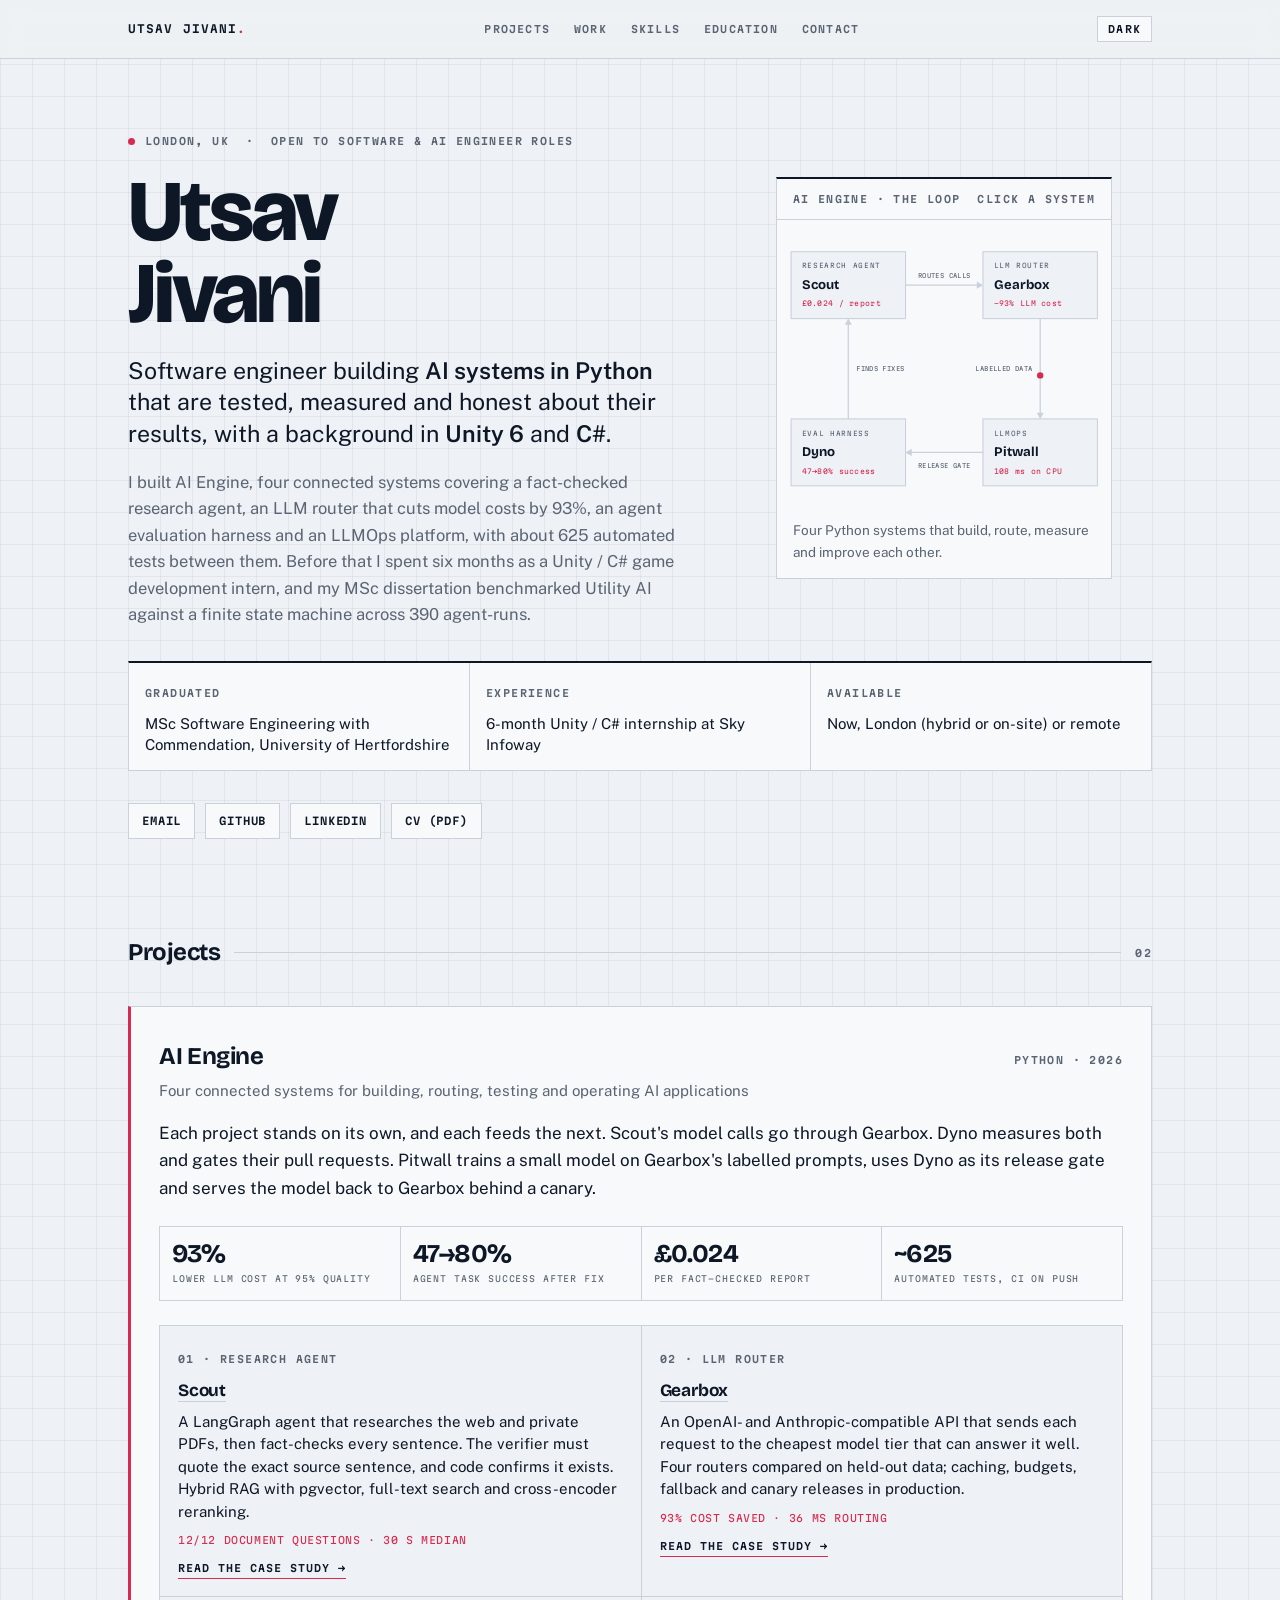
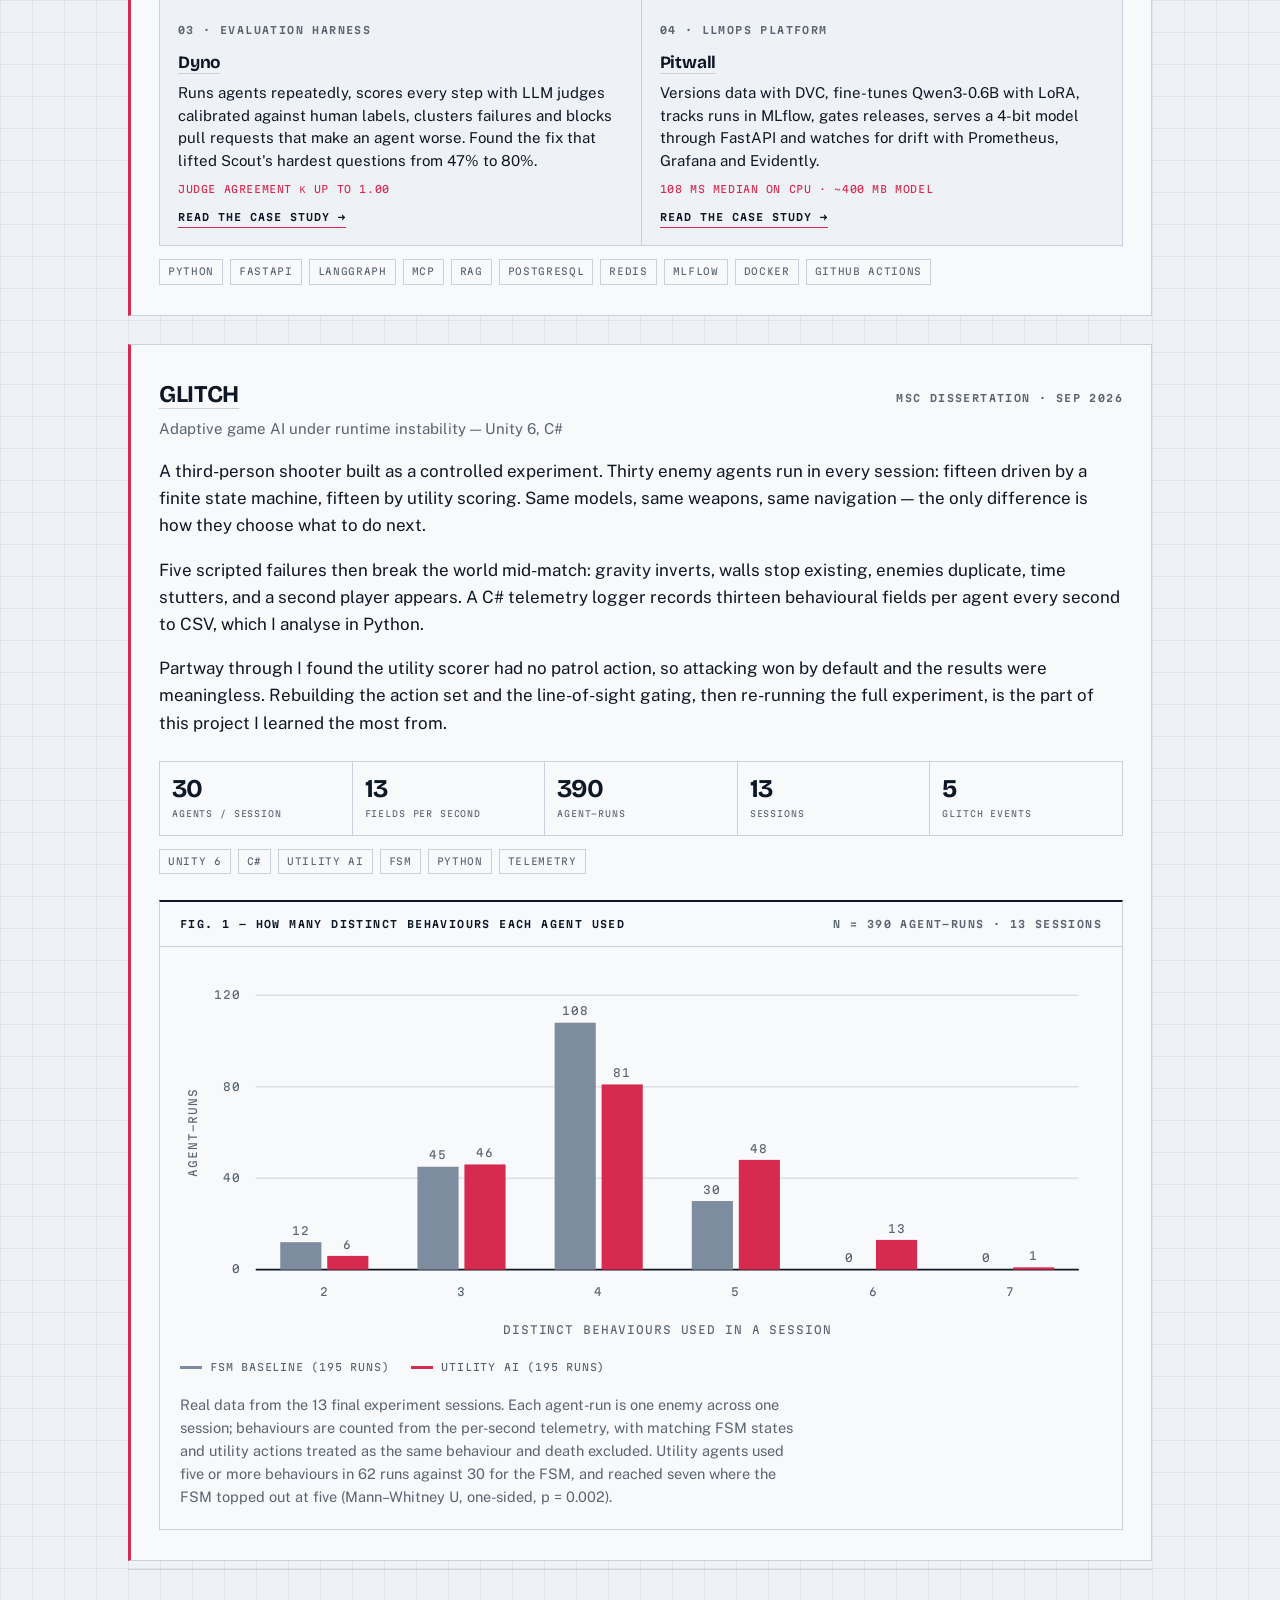
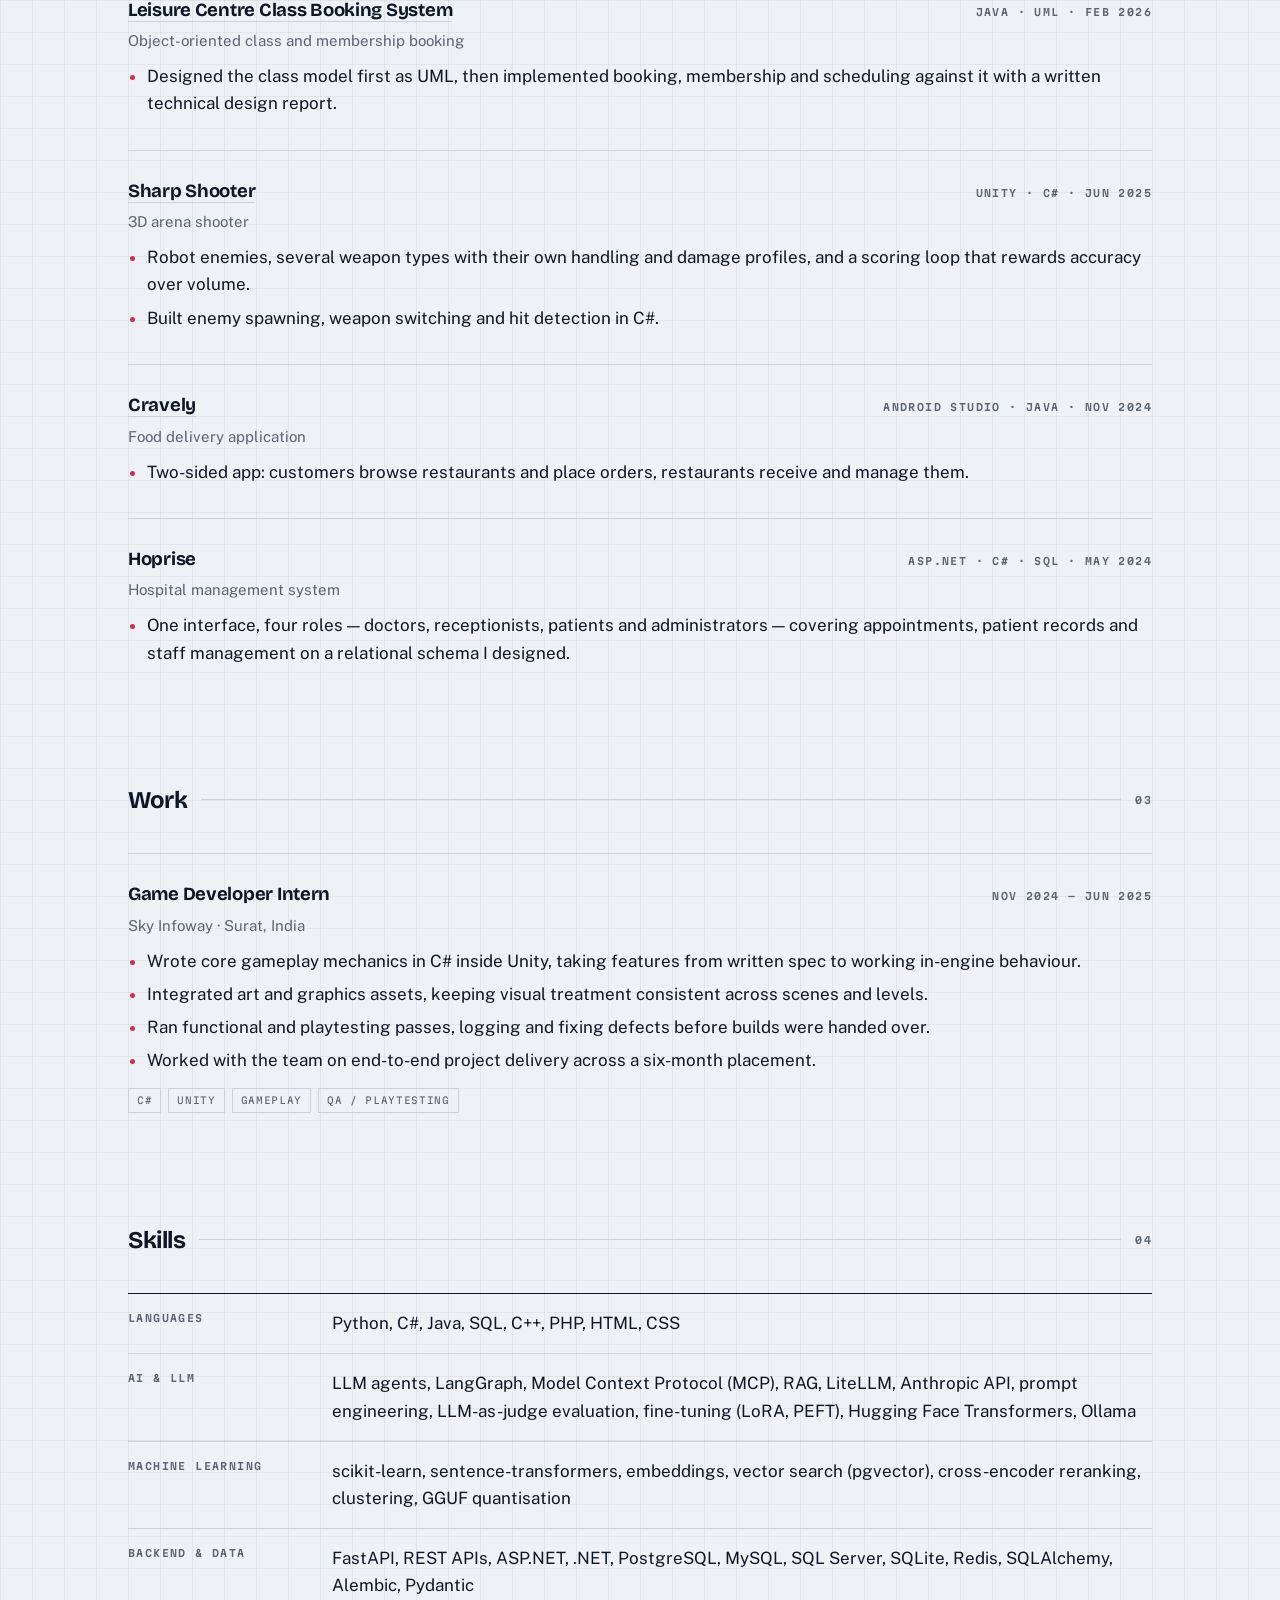
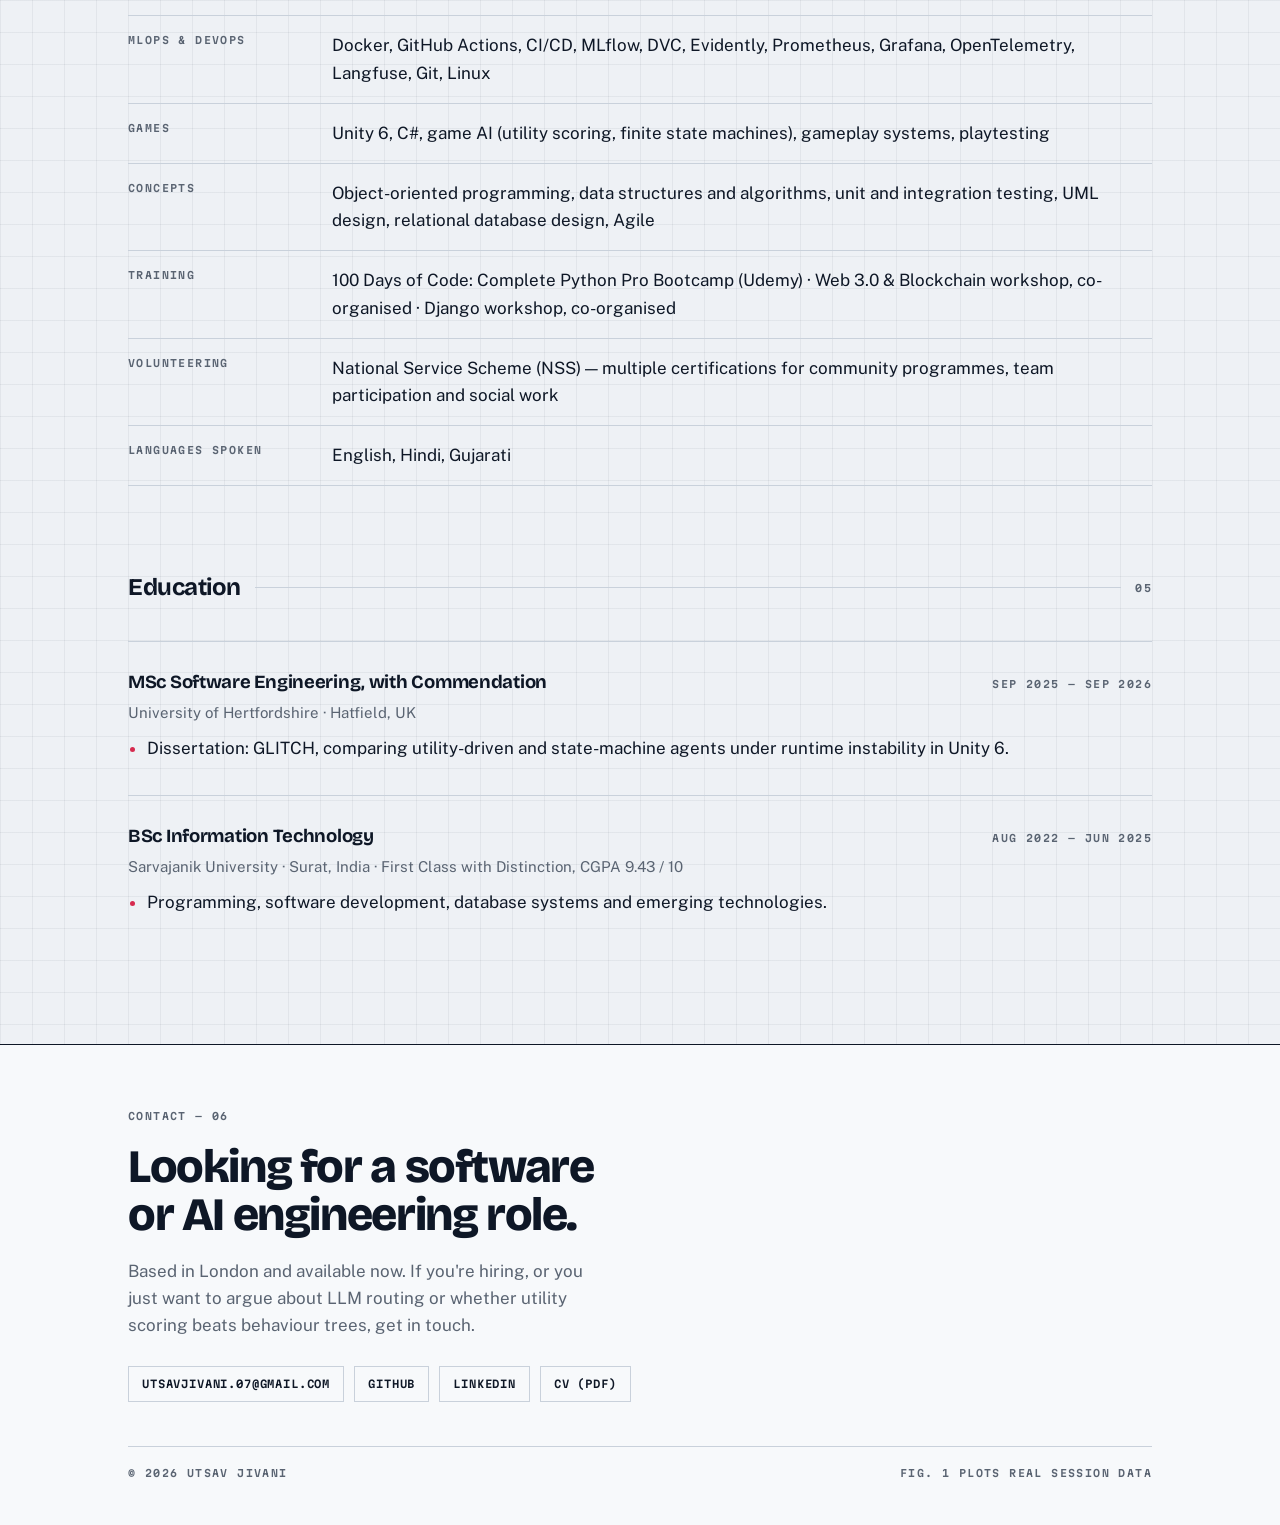
==== commit 960c6812: "Plot GLITCH figure from real session data (390 agent-runs)" ====
--- a/index.html
+++ b/index.html
@@ -162,20 +162,19 @@
 
       <figure class="figure">
       <div class="figure-head">
-        <strong>Fig. 1 — Behavioural repertoire under runtime instability</strong>
-        <span class="label">n = 390 agent-runs</span>
+        <strong>Fig. 1 — How many distinct behaviours each agent used</strong>
+        <span class="label">n = 390 agent-runs · 13 sessions</span>
       </div>
       <div class="figure-body">
-        <svg id="trace" viewBox="0 0 640 250" role="img" aria-label="Line chart: Utility AI agents expand their range of distinct actions after each glitch event, while the finite state machine baseline stays flat.">
+        <svg id="trace" viewBox="0 0 640 260" role="img" aria-label="Grouped bar chart of agent-runs by number of distinct behaviours used. FSM: 12 runs used 2, 45 used 3, 108 used 4, 30 used 5, none used 6 or 7. Utility AI: 6 used 2, 46 used 3, 81 used 4, 48 used 5, 13 used 6, 1 used 7.">
           <g id="gfx"></g>
         </svg>
       </div>
       <div class="key">
-        <span><i style="background:var(--signal)"></i>Utility AI</span>
-        <span><i style="background:var(--baseline)"></i>FSM baseline</span>
-        <span><i style="background:transparent;border-top:1.5px dashed var(--line)"></i>Glitch event</span>
-      </div>
-      <figcaption class="caption">An illustrative sketch of the finding from my MSc dissertation (not plotted point by point from the CSVs). Thirty enemy agents share identical bodies and differ only in how they decide. Each dashed line is a scripted failure of the game world. The utility-driven agents keep finding new actions; the state machine keeps doing what it always did.</figcaption>
+        <span><i style="background:var(--baseline)"></i>FSM baseline (195 runs)</span>
+        <span><i style="background:var(--signal)"></i>Utility AI (195 runs)</span>
+      </div>
+      <figcaption class="caption">Real data from the 13 final experiment sessions. Each agent-run is one enemy across one session; behaviours are counted from the per-second telemetry, with matching FSM states and utility actions treated as the same behaviour and death excluded. Utility agents used five or more behaviours in 62 runs against 30 for the FSM, and reached seven where the FSM topped out at five (Mann–Whitney U, one-sided, p = 0.002).</figcaption>
     </figure>
 
     </div>
@@ -307,108 +306,50 @@
     </div>
     <div class="colophon">
       <span class="label">© 2026 Utsav Jivani</span>
-      <span class="label">Fig. 1 is an illustrative sketch of the dissertation result</span>
+      <span class="label">Fig. 1 plots real session data</span>
     </div>
   </div>
 </footer>
 
 <script>
 (function(){
-  var NS="http://www.w3.org/2000/svg";
-  var g=document.getElementById("gfx");
-  var L=54, R=616, T=22, B=206;           // plot box
+  var NS="http://www.w3.org/2000/svg", g=document.getElementById("gfx");
+  var L=56,R=620,T=18,B=206, MAX=120;
+  var cats=[2,3,4,5,6,7];
+  var util=[6,46,81,48,13,1], fsm=[12,45,108,30,0,0];
   var reduce=window.matchMedia("(prefers-reduced-motion: reduce)").matches;
-
-  var events=[
-    {t:0.16,name:"Gravity flip"},
-    {t:0.33,name:"Wall vanish"},
-    {t:0.50,name:"Enemy dupe"},
-    {t:0.67,name:"Time stutter"},
-    {t:0.84,name:"Player dupe"}
-  ];
-
   function el(n,a){var e=document.createElementNS(NS,n);for(var k in a)e.setAttribute(k,a[k]);return e;}
-  function x(t){return L+t*(R-L);}
-  function y(v){return B-(v/9)*(B-T);}   // 0..9 distinct actions
-
-  // horizontal gridlines
-  [0,3,6,9].forEach(function(v){
-    g.appendChild(el("line",{x1:L,y1:y(v),x2:R,y2:y(v),style:"stroke:var(--line)","stroke-width":v===0?0:1,opacity:.5}));
+  function y(v){return B-(v/MAX)*(B-T);}
+  [0,40,80,120].forEach(function(v){
+    g.appendChild(el("line",{x1:L,y1:y(v),x2:R,y2:y(v),style:"stroke:var(--line)","stroke-width":v===0?0:1,opacity:.6}));
     g.appendChild(el("text",{x:L-10,y:y(v)+2.6,"text-anchor":"end",class:"axlab"})).textContent=v;
   });
   g.appendChild(el("line",{x1:L,y1:B,x2:R,y2:B,class:"axis"}));
-  g.appendChild(el("line",{x1:L,y1:T,x2:L,y2:B,class:"axis"}));
-
-  var yl=el("text",{x:0,y:0,class:"axlab",transform:"translate(16,"+((T+B)/2)+") rotate(-90)","text-anchor":"middle"});
-  yl.textContent="Distinct actions used"; g.appendChild(yl);
-  var xl=el("text",{x:(L+R)/2,y:B+34,class:"axlab","text-anchor":"middle"});
-  xl.textContent="Session time \u2192"; g.appendChild(xl);
-
-  // event markers
-  var marks=[];
-  events.forEach(function(ev){
-    var gx=x(ev.t);
-    var ln=el("line",{x1:gx,y1:T-6,x2:gx,y2:B,class:"dash",opacity:0});
-    var tx=el("text",{x:gx+4,y:T-1,class:"evt",opacity:0});
-    tx.textContent=ev.name;
-    g.appendChild(ln); g.appendChild(tx);
-    marks.push({t:ev.t,ln:ln,tx:tx});
+  var yl=el("text",{class:"axlab",transform:"translate(16,"+((T+B)/2)+") rotate(-90)","text-anchor":"middle"});
+  yl.textContent="Agent-runs"; g.appendChild(yl);
+  var xl=el("text",{x:(L+R)/2,y:B+44,class:"axlab","text-anchor":"middle"});
+  xl.textContent="Distinct behaviours used in a session"; g.appendChild(xl);
+  var band=(R-L)/cats.length, bw=band*0.3, bars=[];
+  cats.forEach(function(c,i){
+    var cx=L+band*i+band/2;
+    g.appendChild(el("text",{x:cx,y:B+18,"text-anchor":"middle",class:"axlab"})).textContent=c;
+    [[fsm[i],"var(--baseline)",cx-bw-2],[util[i],"var(--signal)",cx+2]].forEach(function(s){
+      var h=B-y(s[0]);
+      var r=el("rect",{x:s[2],y:B,width:bw,height:0,style:"fill:"+s[1]});
+      g.appendChild(r);
+      var t=el("text",{x:s[2]+bw/2,y:y(s[0])-5,"text-anchor":"middle",class:"axlab",opacity:0});
+      t.textContent=s[0]; g.appendChild(t);
+      bars.push({r:r,t:t,h:h});
+    });
   });
-
-  // series: utility steps up at each event, FSM stays flat with tiny noise
-  function build(fn){
-    var d="",n=140;
-    for(var i=0;i<=n;i++){
-      var t=i/n;
-      d+=(i?" L":"M")+x(t).toFixed(2)+" "+y(fn(t)).toFixed(2);
-    }
-    return d;
+  function show(anim){
+    bars.forEach(function(b,i){
+      if(anim){ b.r.style.transition="height 900ms cubic-bezier(.3,.7,.3,1) "+(i*40)+"ms, y 900ms cubic-bezier(.3,.7,.3,1) "+(i*40)+"ms"; b.t.style.transition="opacity 400ms "+(700+i*40)+"ms"; }
+      b.r.setAttribute("y",B-b.h); b.r.setAttribute("height",b.h); b.t.setAttribute("opacity",1);
+    });
   }
-  function util(t){
-    var v=1.6+t*1.1;
-    events.forEach(function(ev,i){
-      if(t>ev.t){ v+=(1.25-i*0.09)*Math.min(1,(t-ev.t)/0.055); }
-    });
-    return Math.min(8.7,v+Math.sin(t*34)*0.13);
-  }
-  function fsm(t){
-    var v=1.5+t*0.28;
-    events.forEach(function(ev){ if(t>ev.t) v+=0.12*Math.min(1,(t-ev.t)/0.05); });
-    return v+Math.sin(t*29+1.4)*0.11;
-  }
-
-  var pB=el("path",{d:build(fsm),class:"tracepath",style:"stroke:var(--baseline)"});
-  var pA=el("path",{d:build(util),class:"tracepath",style:"stroke:var(--signal)"});
-  g.appendChild(pB); g.appendChild(pA);
-
-  var endDot=el("circle",{cx:x(1),cy:y(util(1)),r:4,style:"fill:var(--signal)",opacity:0});
-  g.appendChild(endDot);
-
-  function reveal(){
-    [pA,pB].forEach(function(p){
-      var len=p.getTotalLength();
-      p.style.strokeDasharray=len; p.style.strokeDashoffset=len;
-      p.style.transition="stroke-dashoffset 2400ms cubic-bezier(.3,.7,.3,1)";
-      requestAnimationFrame(function(){ p.style.strokeDashoffset=0; });
-    });
-    marks.forEach(function(m){
-      setTimeout(function(){
-        m.ln.style.transition="opacity 420ms"; m.tx.style.transition="opacity 420ms";
-        m.ln.setAttribute("opacity",1); m.tx.setAttribute("opacity",1);
-      }, 220+m.t*2400);
-    });
-    setTimeout(function(){ endDot.style.transition="opacity 400ms"; endDot.setAttribute("opacity",1); },2500);
-  }
-  function show(){
-    marks.forEach(function(m){m.ln.setAttribute("opacity",1);m.tx.setAttribute("opacity",1);});
-    endDot.setAttribute("opacity",1);
-  }
-
-  if(reduce){ show(); return; }
-  var fired=false;
-  var io=new IntersectionObserver(function(es){
-    es.forEach(function(e){ if(e.isIntersecting && !fired){ fired=true; reveal(); io.disconnect(); } });
-  },{threshold:.25});
+  if(reduce || !("IntersectionObserver" in window)){ show(false); return; }
+  var io=new IntersectionObserver(function(es){es.forEach(function(e){if(e.isIntersecting){show(true);io.disconnect();}});},{threshold:.3});
   io.observe(document.getElementById("trace"));
 })();
 </script>
--- a/style.css
+++ b/style.css
@@ -233,3 +233,12 @@
 .next{display:flex;justify-content:space-between;gap:16px;flex-wrap:wrap;margin-top:64px;padding-top:22px;border-top:1.5px solid var(--ink)}
 .next a{font-family:var(--display);font-weight:700;text-decoration:none;font-size:1.05rem;border-bottom:1.5px solid var(--line)}
 .next a:hover{border-color:var(--signal)}
+
+/* screenshots */
+.shot{margin:0 0 22px;background:var(--panel);border:1px solid var(--line);border-top:2px solid var(--ink)}
+.shot img,.shot video{display:block;width:100%;height:auto;border-bottom:1px solid var(--line);background:#fff}
+.shot figcaption{padding:11px 14px 13px;font-size:14px;color:var(--muted)}
+.shotgrid{display:grid;grid-template-columns:repeat(2,1fr);gap:18px}
+.shotgrid .shot{margin:0}
+.shotgrid .shot:first-child{grid-column:1/-1}
+@media(max-width:640px){.shotgrid{grid-template-columns:1fr}}
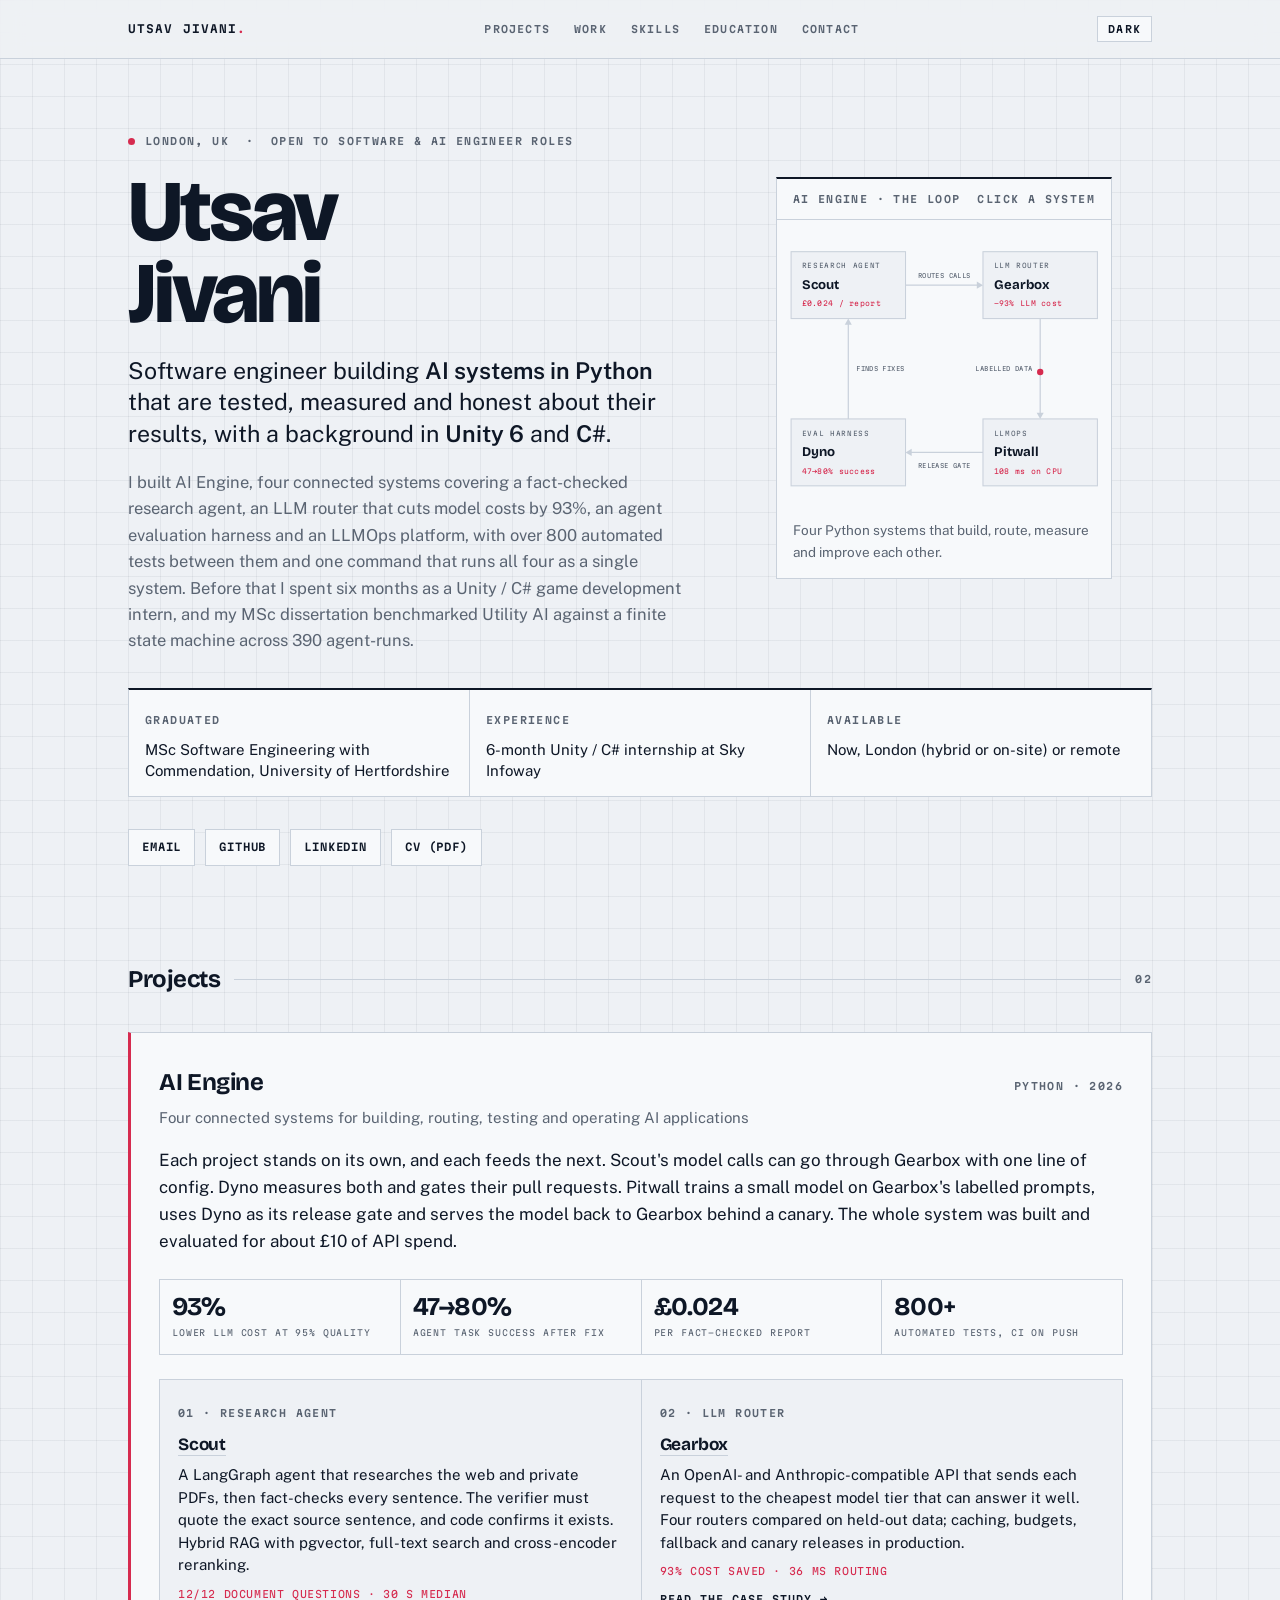
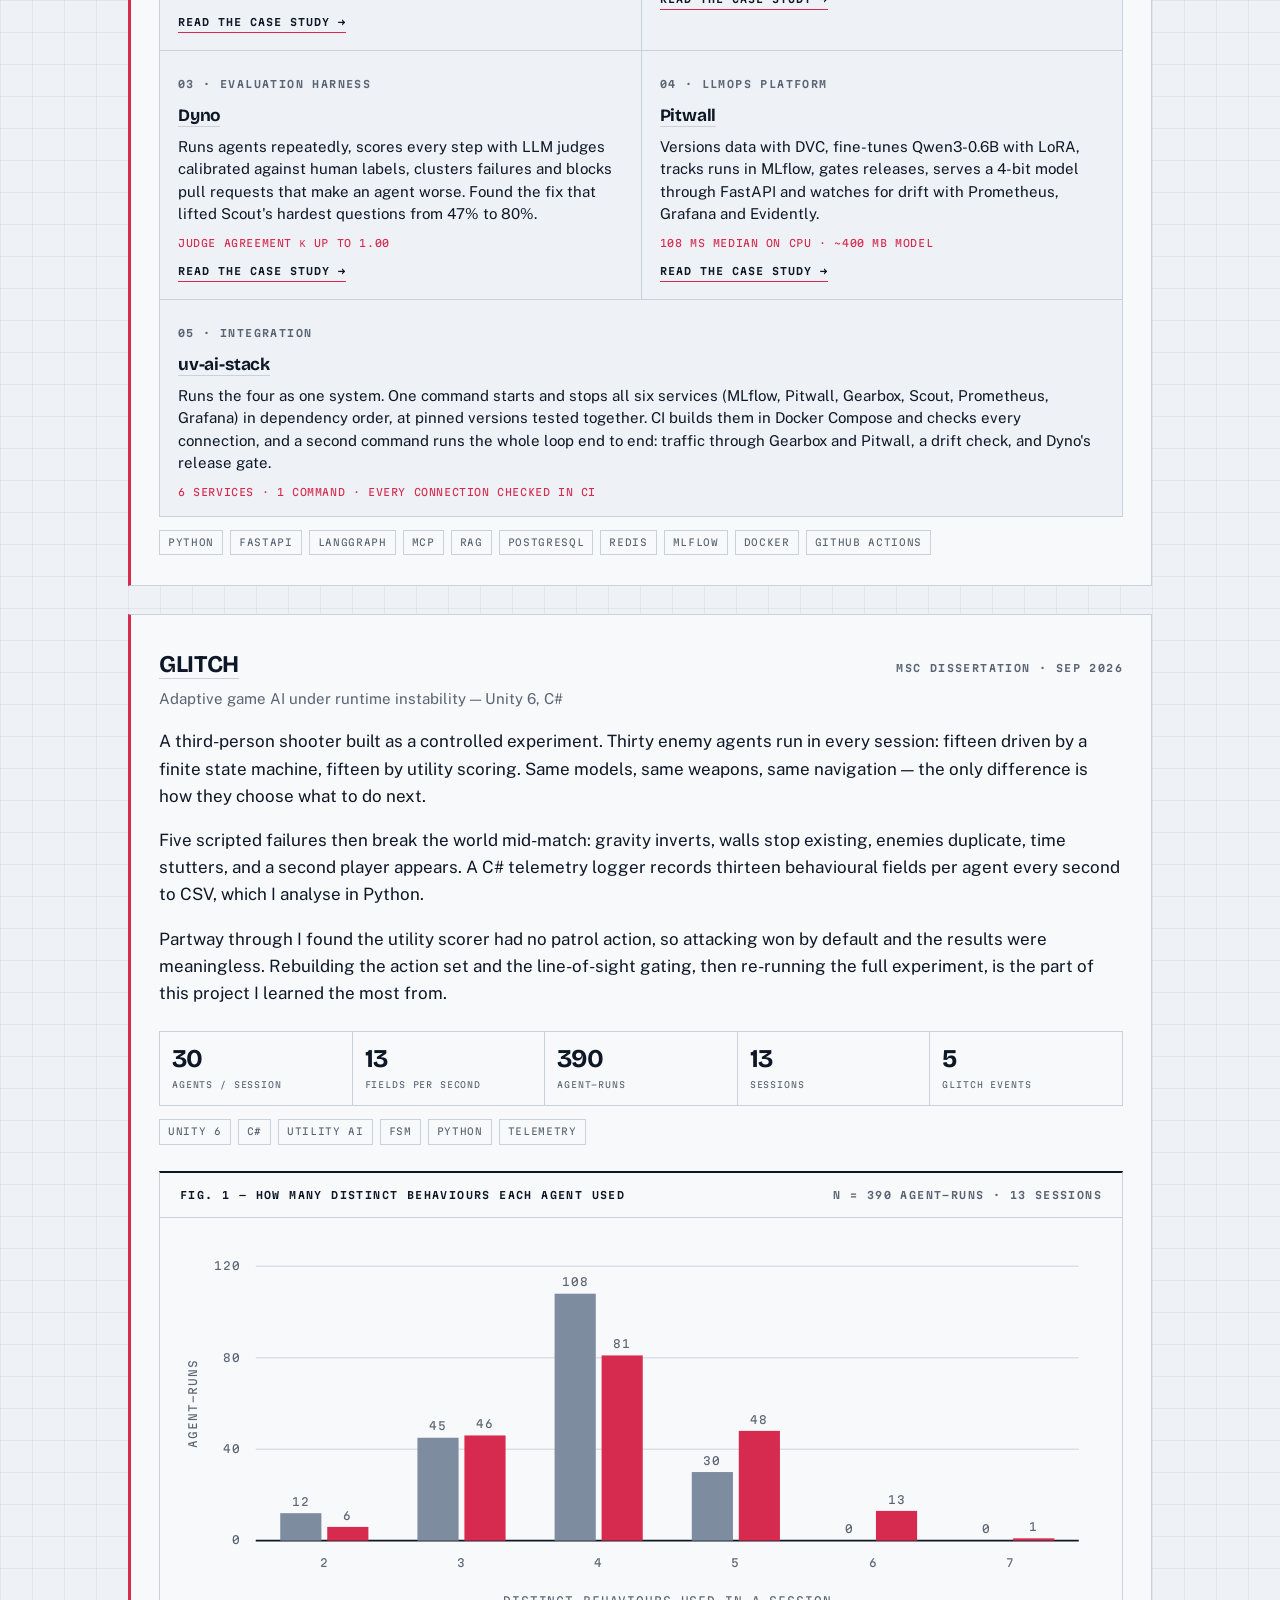
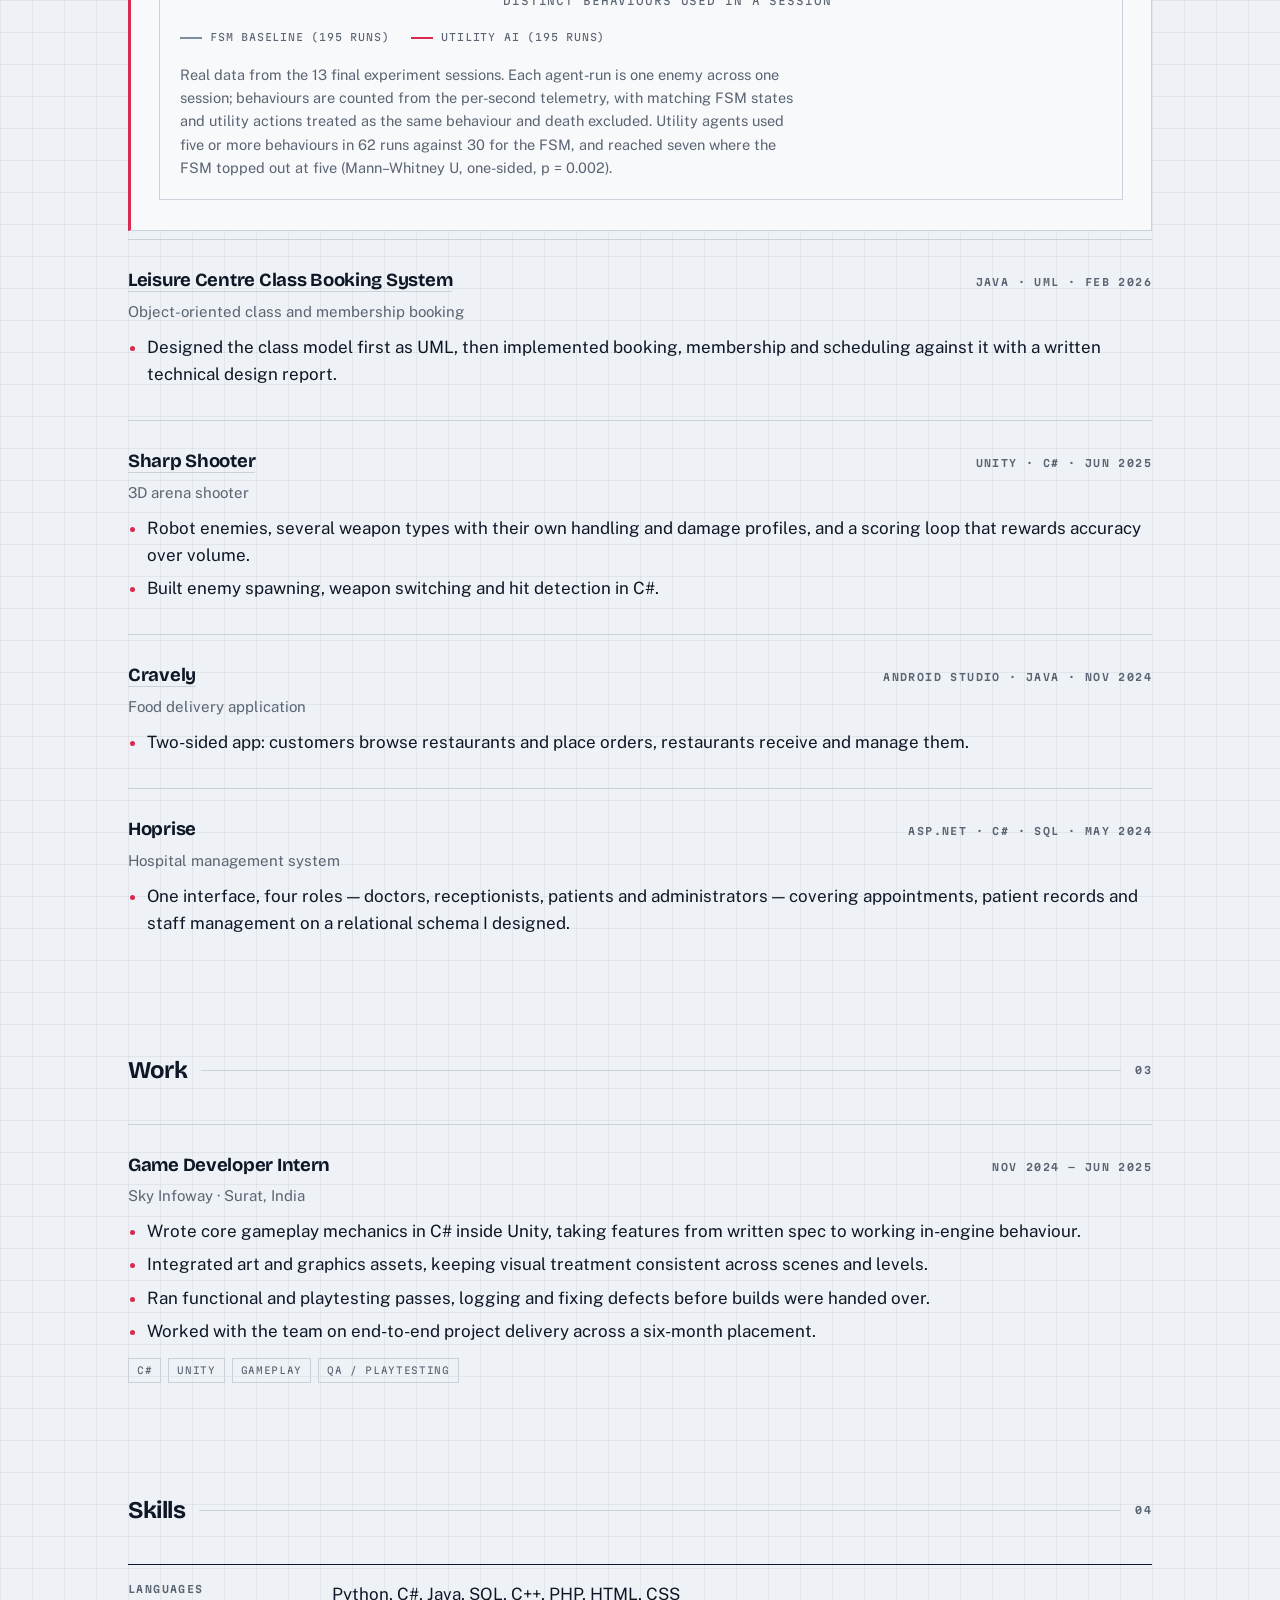
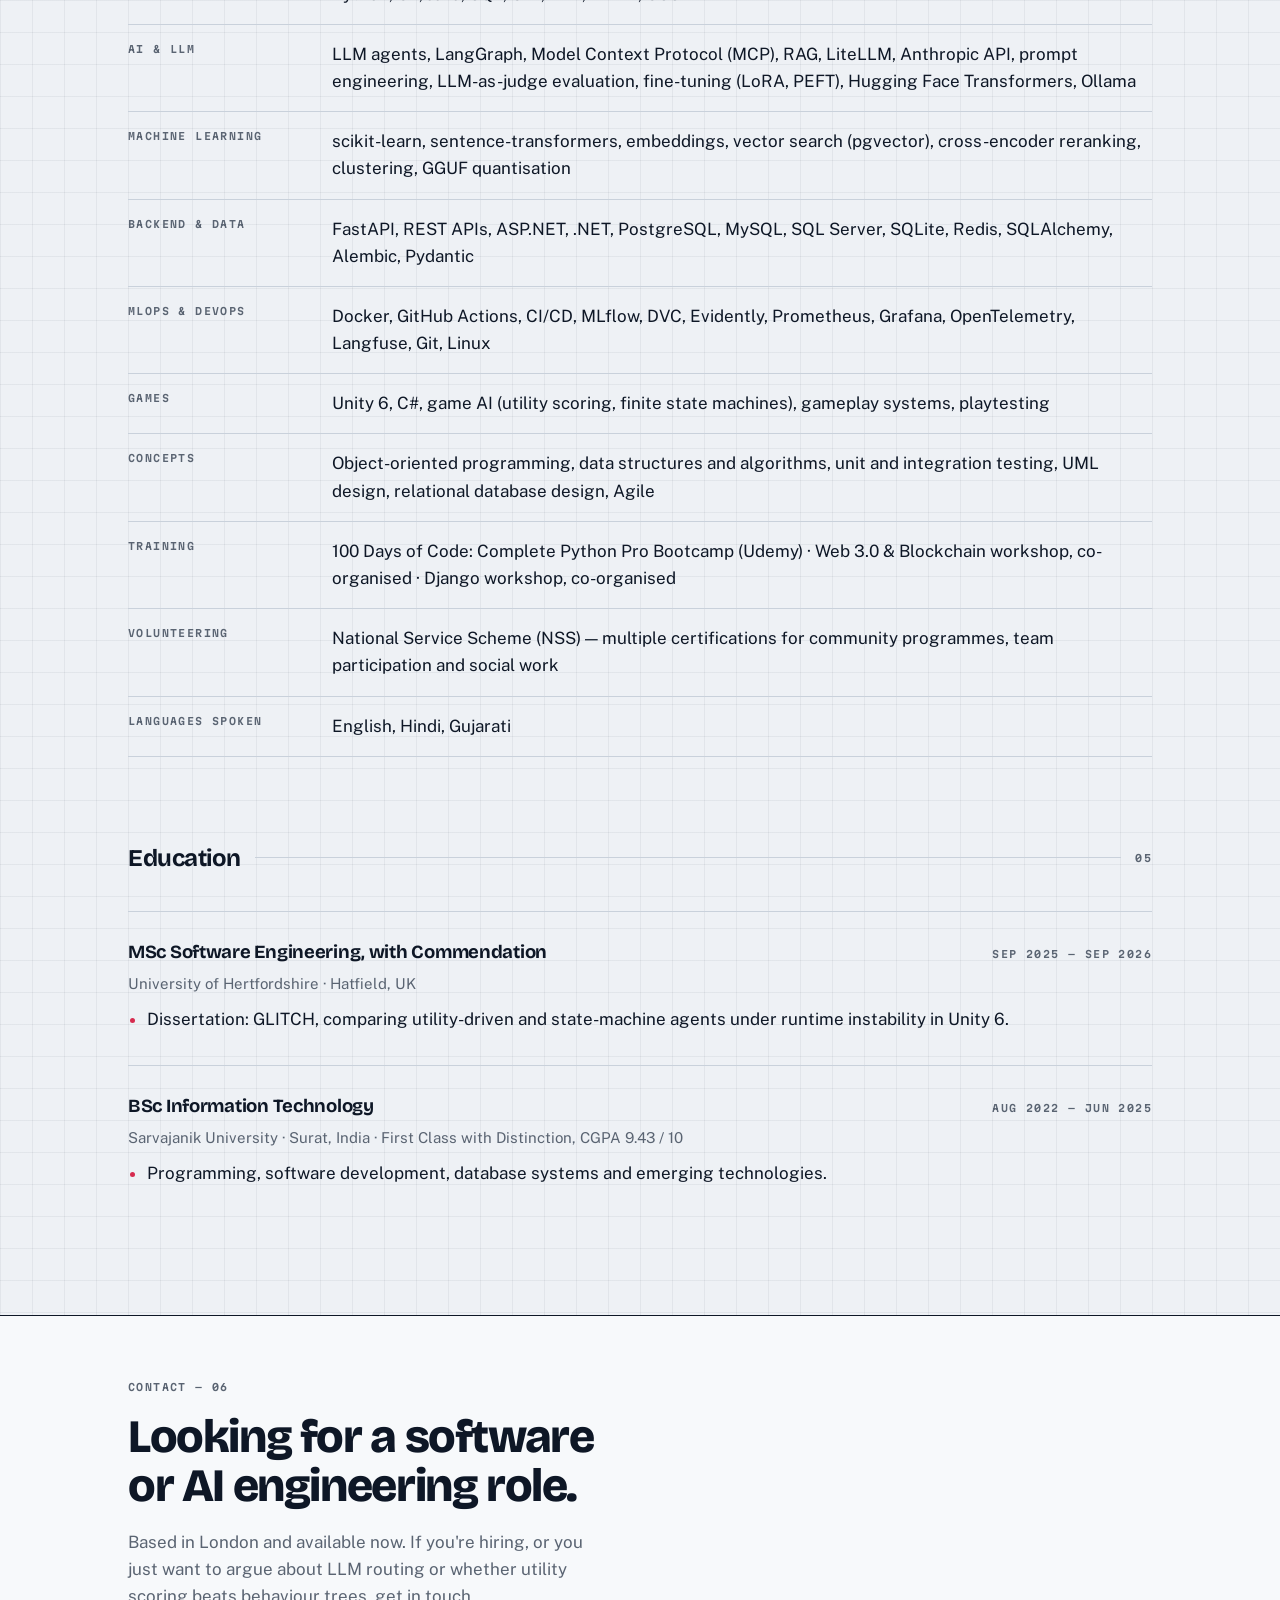
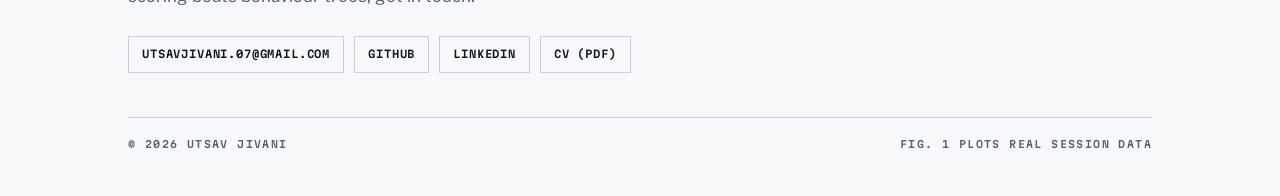
==== commit d1af0f04: "Update AI Engine: uv-ai-stack integration, 800+ tests, live loop results" ====
--- a/index.html
+++ b/index.html
@@ -34,7 +34,7 @@
     <div>
     <h1>Utsav<br>Jivani</h1>
     <p class="lede">Software engineer building <b>AI systems in Python</b> that are tested, measured and honest about their results, with a background in <b>Unity&nbsp;6</b> and <b>C#</b>.</p>
-    <p class="summary">I built AI Engine, four connected systems covering a fact-checked research agent, an LLM router that cuts model costs by 93%, an agent evaluation harness and an LLMOps platform, with about 625 automated tests between them. Before that I spent six months as a Unity / C# game development intern, and my MSc dissertation benchmarked Utility AI against a finite state machine across 390 agent-runs.</p>
+    <p class="summary">I built AI Engine, four connected systems covering a fact-checked research agent, an LLM router that cuts model costs by 93%, an agent evaluation harness and an LLMOps platform, with over 800 automated tests between them and one command that runs all four as a single system. Before that I spent six months as a Unity / C# game development intern, and my MSc dissertation benchmarked Utility AI against a finite state machine across 390 agent-runs.</p>
     </div>
       <figure class="loop" aria-label="Diagram of the AI Engine loop">
         <div class="loop-head"><span class="label">AI Engine · the loop</span><span class="label">Click a system</span></div>
@@ -102,12 +102,12 @@
         <span class="label">Python · 2026</span>
       </div>
       <p class="role">Four connected systems for building, routing, testing and operating AI applications</p>
-      <p>Each project stands on its own, and each feeds the next. Scout's model calls go through Gearbox. Dyno measures both and gates their pull requests. Pitwall trains a small model on Gearbox's labelled prompts, uses Dyno as its release gate and serves the model back to Gearbox behind a canary.</p>
+      <p>Each project stands on its own, and each feeds the next. Scout's model calls can go through Gearbox with one line of config. Dyno measures both and gates their pull requests. Pitwall trains a small model on Gearbox's labelled prompts, uses Dyno as its release gate and serves the model back to Gearbox behind a canary. The whole system was built and evaluated for about £10 of API spend.</p>
       <div class="specs four">
         <div><b>93%</b><small>Lower LLM cost at 95% quality</small></div>
         <div><b>47&rarr;80%</b><small>Agent task success after fix</small></div>
         <div><b>£0.024</b><small>Per fact-checked report</small></div>
-        <div><b>~625</b><small>Automated tests, CI on push</small></div>
+        <div><b>800+</b><small>Automated tests, CI on push</small></div>
       </div>
       <div class="systems">
         <div>
@@ -137,6 +137,12 @@
           <p>Versions data with DVC, fine-tunes Qwen3-0.6B with LoRA, tracks runs in MLflow, gates releases, serves a 4-bit model through FastAPI and watches for drift with Prometheus, Grafana and Evidently.</p>
           <p class="stat">108 ms median on CPU · ~400 MB model</p>
           <a class="more" href="pitwall.html">Read the case study →</a>
+        </div>
+        <div class="wide">
+          <span class="label">05 · Integration</span>
+          <h4><a href="https://github.com/Utsav0706/uv-ai-stack" target="_blank" rel="noopener">uv-ai-stack</a></h4>
+          <p>Runs the four as one system. One command starts and stops all six services (MLflow, Pitwall, Gearbox, Scout, Prometheus, Grafana) in dependency order, at pinned versions tested together. CI builds them in Docker Compose and checks every connection, and a second command runs the whole loop end to end: traffic through Gearbox and Pitwall, a drift check, and Dyno's release gate.</p>
+          <p class="stat">6 services · 1 command · every connection checked in CI</p>
         </div>
       </div>
       <div class="tags"><b>Python</b><b>FastAPI</b><b>LangGraph</b><b>MCP</b><b>RAG</b><b>PostgreSQL</b><b>Redis</b><b>MLflow</b><b>Docker</b><b>GitHub Actions</b></div>
--- a/style.css
+++ b/style.css
@@ -242,3 +242,4 @@
 .shotgrid .shot{margin:0}
 .shotgrid .shot:first-child{grid-column:1/-1}
 @media(max-width:640px){.shotgrid{grid-template-columns:1fr}}
+.systems .wide{grid-column:1/-1}
